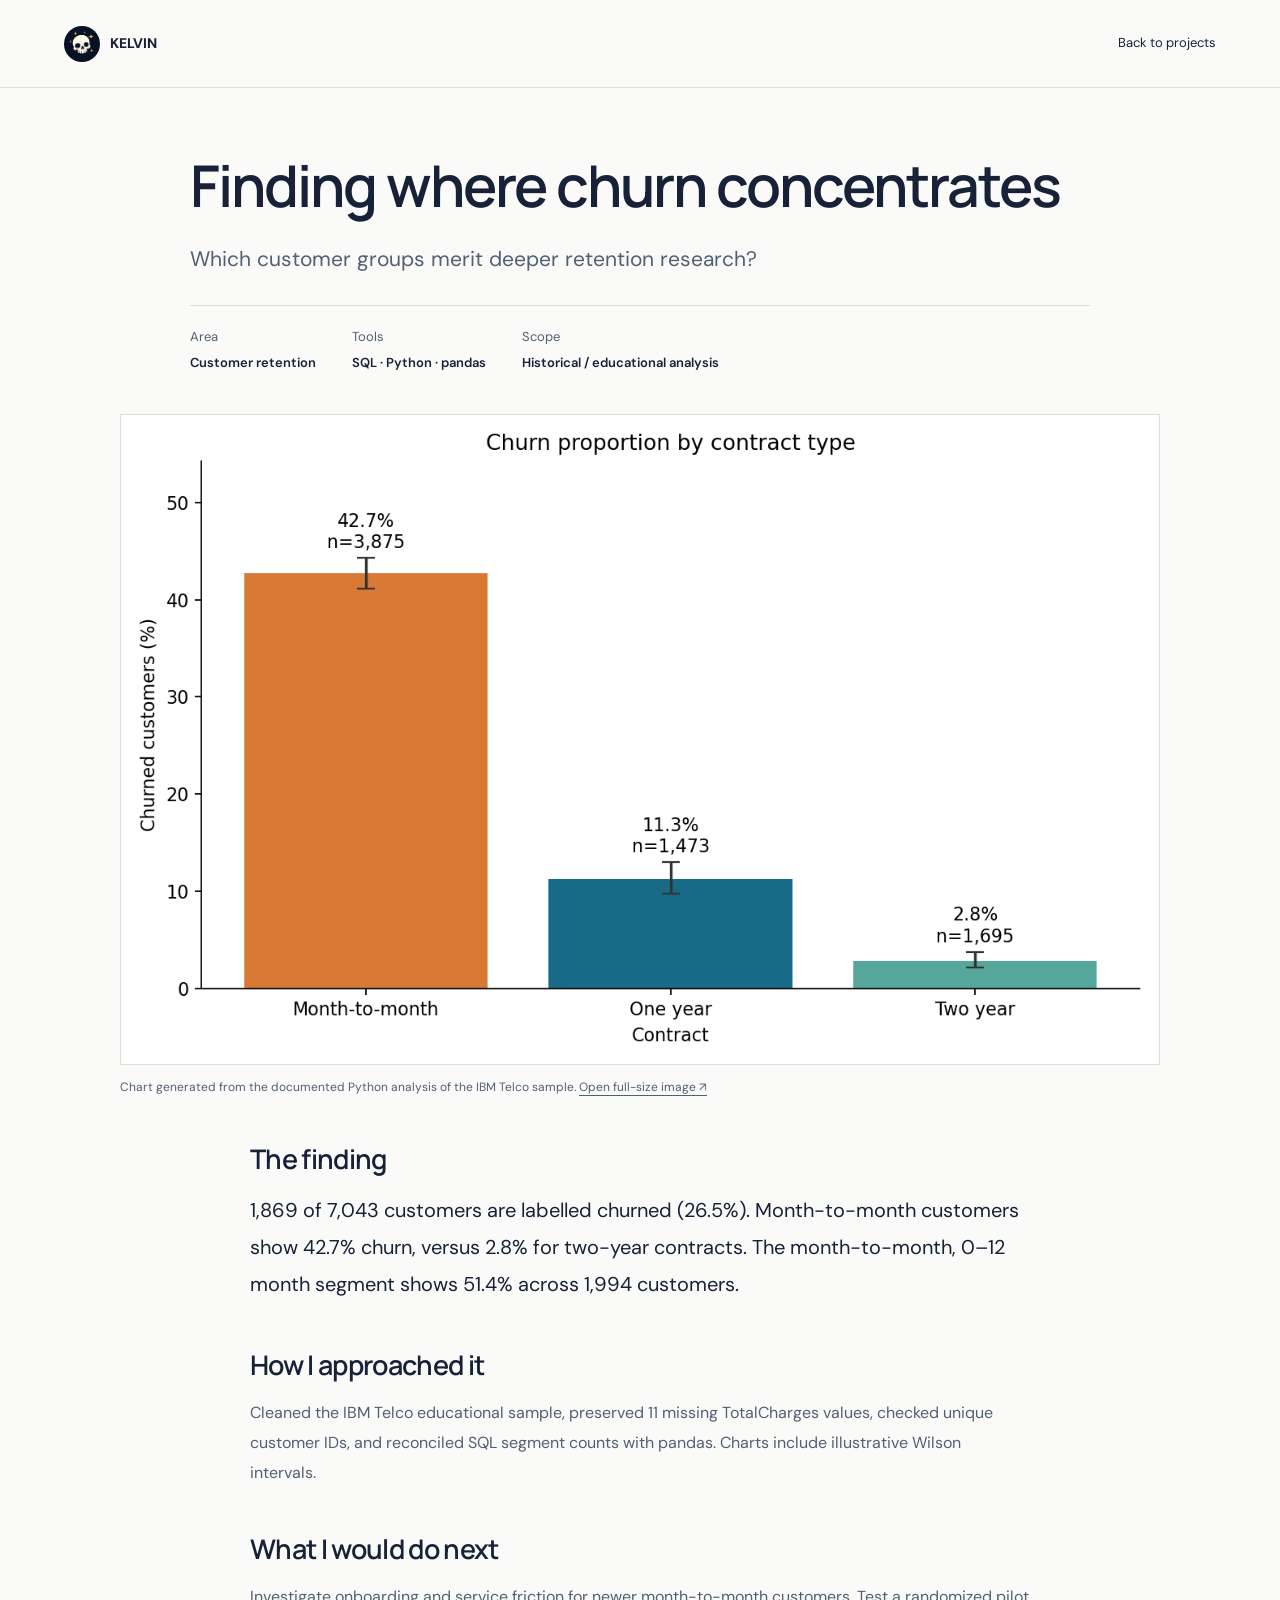
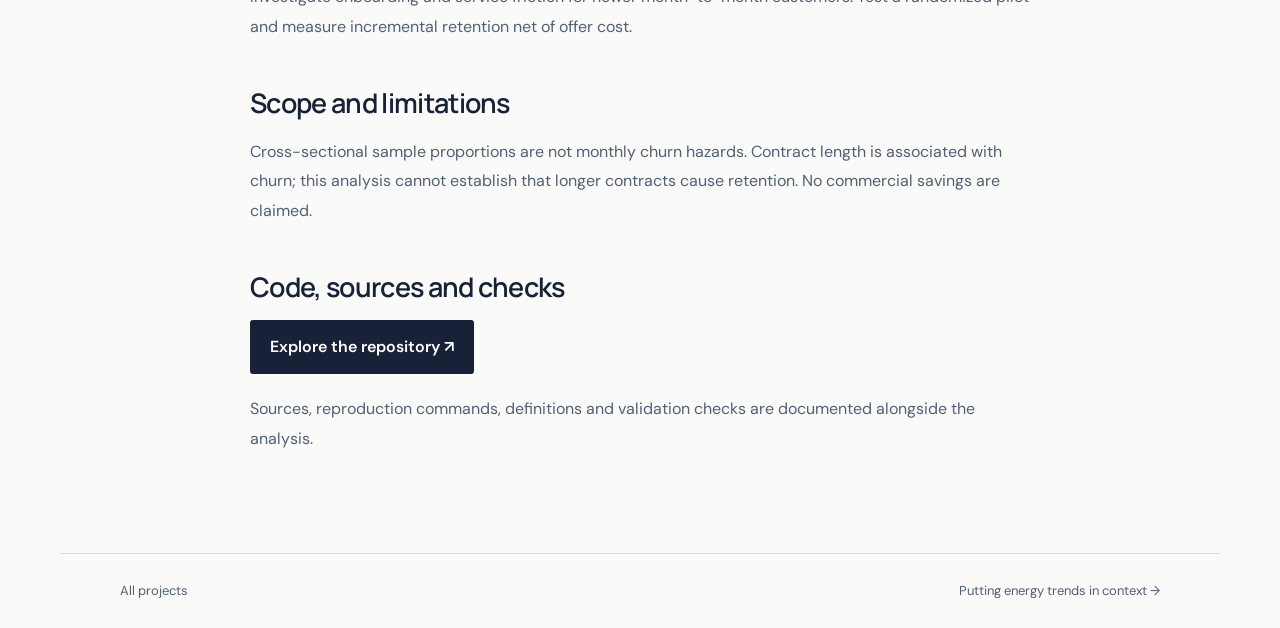
==== churn.html @ 3ee40c45 "Add full case studies, report preview and stronger personal sections" ====
<!doctype html><html lang="en-GB"><head><meta charset="utf-8"><meta name="viewport" content="width=device-width,initial-scale=1"><meta name="theme-color" content="#172238"><title>Finding where churn concentrates | Kelvin</title><link rel="stylesheet" href="style.css?v=20261022-case-studies"><link rel="stylesheet" href="theme.css?v=20261022-case-studies"><link rel="stylesheet" href="pinterest.css?v=20261022-case-studies"><link rel="stylesheet" href="case-study.css?v=20261022-case-studies"></head><body><a class="skip" href="#case-main">Skip to case study</a><header class="case-header"><a class="brand" href="index.html"><img src="assets/avatar.jpg" alt="" width="36" height="36">KELVIN</a><a href="index.html#work">Back to projects</a></header><main id="case-main" class="case-page"><div class="case-intro"><h1>Finding where churn concentrates</h1><p class="case-lead">Which customer groups merit deeper retention research?</p><dl class="case-meta"><div><dt>Area</dt><dd>Customer retention</dd></div><div><dt>Tools</dt><dd>SQL · Python · pandas</dd></div><div><dt>Scope</dt><dd>Historical / educational analysis</dd></div></dl></div><figure class="case-figure"><a href="assets/churn.png" target="_blank" rel="noopener" aria-label="Open full-size image: Customer churn by contract type, with uncertainty intervals"><img src="assets/churn.png" alt="Customer churn by contract type, with uncertainty intervals" loading="lazy"></a><figcaption>Chart generated from the documented Python analysis of the IBM Telco sample. <a href="assets/churn.png" target="_blank" rel="noopener">Open full-size image ↗</a></figcaption></figure><div class="case-body"><section><h2>The finding</h2><p class="case-result">1,869 of 7,043 customers are labelled churned (26.5%). Month-to-month customers show 42.7% churn, versus 2.8% for two-year contracts. The month-to-month, 0–12 month segment shows 51.4% across 1,994 customers.</p></section><section><h2>How I approached it</h2><p>Cleaned the IBM Telco educational sample, preserved 11 missing TotalCharges values, checked unique customer IDs, and reconciled SQL segment counts with pandas. Charts include illustrative Wilson intervals.</p></section><section><h2>What I would do next</h2><p>Investigate onboarding and service friction for newer month-to-month customers. Test a randomized pilot and measure incremental retention net of offer cost.</p></section><section><h2>Scope and limitations</h2><p>Cross-sectional sample proportions are not monthly churn hazards. Contract length is associated with churn; this analysis cannot establish that longer contracts cause retention. No commercial savings are claimed.</p></section><section><h2>Code, sources and checks</h2><p><a class="button" href="https://github.com/Kelv-Ojo/telco-churn-analysis" target="_blank" rel="noopener">Explore the repository ↗</a></p><p>Sources, reproduction commands, definitions and validation checks are documented alongside the analysis.</p></section></div></main><footer><a href="index.html#work">All projects</a><a href="energy.html">Putting energy trends in context →</a></footer></body></html>
---- style.css ----
:root{--paper:#f5f4ee;--ink:#202c2a;--muted:#5d6860;--line:#d7dad0;--green:#dce6b7;--accent:#a9bd68}*{box-sizing:border-box}html{scroll-behavior:smooth;scroll-padding-top:32px}body{margin:0;background:var(--paper);color:var(--ink);font-family:'DM Sans',sans-serif;font-size:16px;line-height:1.65}a{color:inherit;text-decoration:none}button{font:inherit;color:inherit;cursor:pointer}button:focus-visible,a:focus-visible{outline:3px solid #7c8f3d;outline-offset:5px}header{max-width:1380px;margin:auto;min-height:104px;display:flex;align-items:center;justify-content:space-between;padding:0 5%;border-bottom:1px solid var(--line);font-size:13px}nav{display:flex;gap:32px}.brand{display:flex;align-items:center;gap:10px;font-weight:800;letter-spacing:2px}.brand img{border-radius:50%}.brand span{color:#7a8f46}.hero,.section,footer{max-width:1380px;margin:auto;padding:80px 5%}.hero{display:grid;grid-template-columns:1.45fr 1fr;gap:60px;padding-top:86px;padding-bottom:24px}.eyebrow{font-size:11px;font-weight:700;letter-spacing:1.8px;color:var(--muted);margin:0 0 24px}h1,h2,h3{font-family:Manrope,sans-serif;line-height:1.12;letter-spacing:-2px}h1{font-size:clamp(46px,5.5vw,78px);margin:30px 0}h1 em{font-family:Georgia,serif;font-weight:400;color:#667b38}h2{font-size:43px;margin:0}h3{font-size:25px;letter-spacing:-.7px}.intro{max-width:530px;color:var(--muted);font-size:18px}.hero-links{display:flex;gap:28px;align-items:center;margin-top:35px;font-size:14px;font-weight:600}.button{display:inline-block;padding:15px 22px;background:var(--ink);color:white;border-radius:5px}.button:hover{background:#3f5147}.hero-panel{background:var(--ink);color:#f5f4ee;border-radius:10px;padding:28px 34px;transform:rotate(1deg);box-shadow:0 15px 0 -7px #dce1d2}.panel-top{display:flex;justify-content:space-between;font-size:9px;letter-spacing:1px;gap:12px}.hero-panel h2{font-size:26px;letter-spacing:-.5px;margin:28px 0 12px}.number{font-family:Manrope,sans-serif;font-size:80px;line-height:1;margin:15px 0;color:var(--green);letter-spacing:-5px}.number span{font-size:36px}.hero-panel>p:not(.number){font-size:12px;color:#c5cfc5}.bar-label{display:flex;justify-content:space-between;font-size:11px;margin-top:15px}.track{height:6px;background:#46534b;margin-top:7px;border-radius:2px}.track i{display:block;height:100%;background:var(--green);border-radius:2px}.hero-panel .panel-note{margin:23px 0}.hero-panel>a{border-top:1px solid #4b584e;padding-top:15px;display:block;font-size:12px}.hero-foot{grid-column:1/-1;display:flex;justify-content:space-between;border-top:1px solid var(--line);padding-top:26px;margin-top:27px;font-size:9px;letter-spacing:1.2px;color:var(--muted);gap:24px}.section-heading{display:flex;justify-content:space-between;align-items:flex-end;margin-bottom:35px}.section-heading>p{color:var(--muted);font-size:14px}.filters{display:flex;gap:8px;margin-bottom:25px}.filters button{background:none;border:1px solid var(--line);border-radius:30px;padding:9px 18px;font-size:12px}.filters button[aria-pressed=true]{background:var(--ink);color:white;border-color:var(--ink)}.filters span{opacity:.6;margin-left:6px}.project-grid{display:grid;grid-template-columns:1fr 1fr;gap:35px 28px}.project{border:1px solid var(--line);background:#fff;border-radius:8px;overflow:hidden;scroll-margin-top:30px}.project[hidden]{display:none}.chart{height:300px;background:#eeeee7;padding:22px;display:flex;align-items:center;justify-content:center}.chart img{width:100%;height:100%;object-fit:contain}.hotel-visual{height:300px;background:#dce6b7;padding:28px 34px;color:#293a2d}.hotel-visual .track{background:#bfcb9b}.hotel-visual i{background:#56693b}.kpis{display:flex;gap:40px;margin:25px 0 12px}.kpis strong{display:block;font-family:Manrope,sans-serif;font-size:35px;line-height:1.2;letter-spacing:-1px}.kpis span,.hotel-visual small{font-size:10px}.hotel-visual small{display:block;margin-top:12px}.project-body{padding:28px 30px}.project-body .eyebrow{font-size:9px;margin-bottom:12px}.project-body h3{margin:0 0 15px}.project-body>p:not(.eyebrow){font-size:14px;color:var(--muted);min-height:70px}.tags{font-size:10px;letter-spacing:.5px;color:var(--muted)}.tags span{display:inline-block;margin:0 14px;border-left:1px solid var(--line);border-right:1px solid var(--line);padding:0 14px}.project-actions{border-top:1px solid var(--line);margin-top:25px;padding-top:18px;display:flex;justify-content:space-between;font-size:12px;font-weight:700}.project-actions button{background:none;border:0;padding:0;font-size:12px;font-weight:700}.project-actions a{color:var(--muted)}.footnote{font-size:11px;color:var(--muted);margin-top:22px}.approach{background:#e9ece1;max-width:none}.approach>.section-heading,.steps{max-width:1242px;margin-left:auto;margin-right:auto}.steps{display:grid;grid-template-columns:repeat(4,1fr);gap:30px;padding-top:25px}.steps>div{border-top:1px solid #bdc5b3;padding-top:20px}.steps>div>span{font-size:12px;color:#75875b}.steps h3{font-size:19px;letter-spacing:-.4px;margin:20px 0 12px}.steps p{font-size:13px;color:var(--muted)}.about{display:grid;grid-template-columns:1fr 1fr;gap:70px}.about h2{font-size:37px}.about p{font-size:15px;color:var(--muted)}.about .about-lead{font-size:21px;color:var(--ink);margin-top:0}.skills{margin-top:30px}.skills>div{border-top:1px solid var(--line);padding:13px 0;display:flex;justify-content:space-between;gap:20px;font-size:12px}.skills span{color:var(--muted);text-align:right}.about .footnote{font-size:11px}.contact{border-top:1px solid var(--line);padding-top:65px;padding-bottom:85px}.contact h2{font-size:65px}.contact h2 span{color:#8b9c58;margin-left:30px}.contact>p:not(.eyebrow){color:var(--muted)}footer{padding-top:25px;padding-bottom:30px;border-top:1px solid var(--line);display:flex;justify-content:space-between;font-size:11px;color:var(--muted)}dialog{width:min(720px,92vw);max-height:86vh;border:0;border-radius:12px;padding:45px;background:var(--paper);color:var(--ink)}dialog::backdrop{background:#18231dd0;backdrop-filter:blur(5px)}dialog h2{font-size:34px;padding-right:15px;margin:15px 0 30px}dialog h3{font-size:17px;letter-spacing:0;margin-top:25px}dialog p{font-size:14px;color:var(--muted)}dialog .button{font-size:13px;margin-top:20px}.dialog-close{position:absolute;right:18px;top:15px;border:0;background:none;font-size:20px}.sr-only,.skip{position:absolute;width:1px;height:1px;overflow:hidden;clip:rect(0,0,0,0)}.skip:focus{width:auto;height:auto;clip:auto;z-index:5;background:white;padding:10px}a:hover{text-decoration:underline}.button:hover{text-decoration:none}@media(max-width:900px){.hero{gap:30px;grid-template-columns:1.1fr 1fr}h1{font-size:50px}.hero-panel{padding:25px}.hero-panel h2{font-size:22px}.chart{height:250px}.hotel-visual{height:250px;padding:22px}.kpis{margin:15px 0;gap:25px}.kpis strong{font-size:28px}.hotel-visual .bar-label{margin-top:9px}.section-heading h2{font-size:35px}.steps{grid-template-columns:1fr 1fr}.about{gap:35px}.skills>div{display:block}.skills span{display:block;text-align:left}}@media(max-width:650px){header{min-height:80px}nav{display:none}.hero{grid-template-columns:1fr;padding-top:45px;gap:40px}h1{font-size:51px}.intro{font-size:16px}.hero-panel{transform:none;max-width:450px;width:100%;justify-self:center}.hero-foot{display:block;line-height:2}.hero-foot span{display:block}.section{padding-top:55px;padding-bottom:55px}.section-heading{display:block}.section-heading>p{margin-top:22px}.project-grid,.about{grid-template-columns:1fr}.chart{height:240px}.hotel-visual{height:280px}.kpis{margin:25px 0}.project-body{padding:24px}.project-body>p:not(.eyebrow){min-height:0}.filters{gap:5px;flex-wrap:wrap}.filters button{padding:8px 13px}.steps{gap:20px}.steps h3{font-size:17px}.about h2{font-size:35px}.contact h2{font-size:45px}.contact h2 span{margin-left:5px}.hero-links{gap:20px;font-size:12px}.button{padding:13px 17px}footer{gap:20px;font-size:10px}dialog{padding:32px 25px}dialog h2{font-size:29px}}@media(prefers-reduced-motion:reduce){html{scroll-behavior:auto}}
---- theme.css ----
/* Portfolio identity: navy, ivory and gold; charts carry the project story. */
:root{--paper:#f3f0e8;--ink:#172238;--muted:#526074;--line:#d1d2cd;--green:#c9a967;--accent:#c9a967;--night:#111b30}
body{font-family:Arial,Helvetica,sans-serif;background:var(--paper);color:var(--ink);line-height:1.7}
h1,h2,h3{font-family:Arial,Helvetica,sans-serif;font-weight:600;letter-spacing:-.5px}
header{max-width:none;background:var(--night);color:#f3f0e8;padding:0 max(5%,calc((100% - 1160px)/2));min-height:76px;border-bottom:1px solid #364052;font-size:13px}
nav{gap:28px}.brand{font-size:14px;letter-spacing:.5px}.brand img{border:0;border-radius:50%}.brand span{color:var(--accent)}
.hero{display:block;max-width:none;padding:44px max(5%,calc((100% - 1160px)/2));background:var(--night);color:#f3f0e8}
.hero-copy{max-width:780px}.hero h1{font-size:clamp(34px,4.2vw,52px);line-height:1.1;letter-spacing:-1.5px;margin:0 0 12px}
.role{font-size:20px;margin:0 0 20px;color:#d7bc82}.intro{font-size:16px;line-height:1.8;max-width:690px;color:#c7ceda;margin:0}
.hero-links{gap:26px;margin-top:24px;font-size:13px;font-weight:400}.button{background:#c9a967;color:#111b30;border-radius:4px;padding:12px 20px;font-weight:600}.button:hover{background:#dfc38d}.button span{margin-left:20px}
.section,footer{max-width:1280px;padding:44px 60px}.section-heading{display:flex;align-items:baseline;justify-content:space-between;margin-bottom:20px}.section-heading h2,.about h2{font-size:29px;line-height:1.25;margin:0}.section-heading>p{font-size:14px;color:var(--muted)}
.filters{display:flex;gap:28px;flex-wrap:wrap;margin:0 0 28px;border-bottom:1px solid var(--line)}
.filters button{font-size:13px;border:0;border-bottom:2px solid transparent;border-radius:0;padding:12px 0;margin-bottom:-1px;min-height:44px;color:var(--muted);background:none}
.filters button[aria-pressed=true]{background:none;color:var(--ink);border-color:var(--ink)}.filters span{margin-left:4px}
.project-grid{display:grid;grid-template-columns:1fr 1fr;gap:36px}
.project{display:grid;grid-template-columns:180px minmax(0,1fr);grid-column:1/-1;gap:28px;align-items:center;background:none;border:0;border-bottom:1px solid var(--line);border-radius:0;padding:0 0 28px;overflow:visible}
.project[hidden]{display:none}
.project-featured{grid-template-columns:1.05fr 1fr;gap:40px;padding-bottom:36px}
.project-supporting{grid-column:auto;display:flex;flex-direction:column;align-items:stretch;gap:22px}
.chart{height:155px;padding:8px;background:#eeece5;border:1px solid #d9d9d1;display:flex;align-items:center;justify-content:center}
.chart img{object-fit:contain;width:100%;height:100%}
.project-supporting .chart{height:290px;padding:12px;background:#fff}
.hotel-visual{height:auto;min-height:150px;padding:16px;background:#e8e7df;color:var(--ink);border:1px solid #d9d9d1;display:flex;flex-direction:column;justify-content:center}
.project-featured .hotel-visual{min-height:360px;padding:28px 32px;background:#fff}
.panel-top,.hotel-visual .panel-top{font-size:11px;letter-spacing:0;line-height:1.5;text-transform:none;color:var(--muted)}
.report-title{font-size:20px;font-weight:600;line-height:1.35;margin:18px 0 0}
.kpis{display:flex;gap:28px;margin:20px 0 12px}.kpis strong{font-family:Arial,Helvetica,sans-serif;font-size:28px;line-height:1.2;font-weight:600;color:var(--ink);letter-spacing:-1px}.kpis span{font-size:11px}.hotel-visual small{font-size:10px;margin-top:16px;color:var(--muted)}
.bar-label{font-size:12px;margin-top:14px}.track{height:8px;border-radius:0}.hotel-visual .track{background:#e6e7e3}.hotel-visual i{background:#65798e;border-radius:0}
.project:not(.project-featured) .hotel-visual .panel-top{font-size:10px}.project:not(.project-featured) .hotel-visual .panel-top span:last-child{display:none}
.project:not(.project-featured) .kpis{display:block;margin:12px 0 0}.project:not(.project-featured) .kpis>div+div{margin-top:10px}.project:not(.project-featured) .kpis strong{font-size:21px;letter-spacing:-.4px}.project:not(.project-featured) .hotel-visual>p{display:none}
.project-body{padding:0}.project-category{font-size:13px;line-height:1.5;margin:0 0 10px;color:var(--muted);text-transform:capitalize}
.project-body h3{font-size:23px;line-height:1.3;margin:0 0 14px;letter-spacing:-.5px}
.project-featured .project-body h3{font-size:29px}
.project-body>p:not(.eyebrow){font-size:14px;line-height:1.75;color:var(--muted);min-height:0;max-width:72ch;margin:0 0 14px}
.project-body>.project-category{font-size:12px;margin-bottom:10px}
.project-body>.project-finding{color:var(--ink);border-left:2px solid #b39151;padding-left:14px}
.project-finding strong{display:block;font-size:12px;font-weight:600;margin-bottom:4px}
.tags{font-size:12px;letter-spacing:0;color:var(--muted)}.tags span{margin:0 8px;padding:0 8px}
.project-actions{border-color:var(--line);display:flex;align-items:center;gap:20px;font-size:13px;margin-top:18px;padding-top:10px}.project-actions button{font-size:13px;padding:6px 0;text-align:left}.project-actions a{font-weight:600;color:var(--ink);padding:6px 0}.project-actions>span{font-size:12px;color:var(--muted)}
.project-supporting .project-body{display:flex;flex-direction:column;flex:1}.project-supporting .project-actions{margin-top:auto}.project-supporting .tags{margin-bottom:18px}
.footnote,.about .footnote{font-size:12px;line-height:1.7;color:var(--muted);max-width:760px}
.approach{max-width:none;background:#e8e5dc;padding-left:max(5%,calc((100% - 1160px)/2));padding-right:max(5%,calc((100% - 1160px)/2))}
.steps{display:grid;grid-template-columns:repeat(4,1fr);gap:24px;padding-top:0}.steps>div{border-color:#b9bfbd;padding-top:10px}.steps>div>span{display:none}.steps h3{font-size:17px;font-weight:600;letter-spacing:0;line-height:1.4;margin:12px 0}.steps p{font-size:14px;color:var(--muted)}
.about{display:grid;grid-template-columns:1fr 2fr;gap:44px}.about p{font-size:14px;color:var(--muted)}.about .about-lead{font-size:18px;line-height:1.7;color:var(--ink)}
.skills>div{font-size:13px;border-color:var(--line);gap:24px}.skills span{color:var(--muted)}.contact{border-top:1px solid var(--line)}.contact h2{font-size:29px}.contact>p:not(.eyebrow){font-size:14px;color:var(--muted)}
footer{font-size:11px;border-color:var(--line);padding-top:22px;padding-bottom:22px}
dialog{background:var(--paper);color:var(--ink);border:1px solid var(--line);border-radius:6px;box-shadow:0 2px 8px #0002;padding:36px}
dialog::backdrop{background:#111b30bd;backdrop-filter:none}dialog h2{font-size:28px;letter-spacing:-.5px}dialog h3{font-size:14px;font-weight:600;letter-spacing:0}dialog p{font-size:14px;line-height:1.8}.dialog-close{color:var(--ink)}
a:focus-visible,button:focus-visible{outline:2px solid #9a7838;outline-offset:5px}.skip:focus{background:#c9a967;color:#111b30}
@media(max-width:960px){.section,footer{padding-left:5%;padding-right:5%}.project-featured{grid-template-columns:1fr 1fr;gap:28px}.project-featured .hotel-visual{padding:24px;min-height:350px}.project-featured .project-body h3{font-size:25px}.project-grid{gap:28px}.project-supporting .chart{height:240px}.steps{grid-template-columns:1fr 1fr}.about{grid-template-columns:1fr 1.7fr;gap:28px}}
@media(max-width:650px){header{min-height:64px;flex-wrap:wrap;gap:12px;padding:12px 5%}nav{display:flex;order:3;width:100%;gap:24px;font-size:12px}header>a:last-child{font-size:12px}.hero{padding:28px 5%}.hero h1{font-size:34px}.role{font-size:18px}.intro{font-size:15px}.hero-links{font-size:12px;gap:20px}.section{padding-top:28px;padding-bottom:28px}.section-heading{display:block}.section-heading h2,.about h2{font-size:26px}.section-heading>p{margin-top:8px}.filters{gap:24px}.project-grid{grid-template-columns:1fr;gap:28px}.project,.project-featured{grid-template-columns:1fr;gap:20px}.project-supporting{grid-column:1}.project-featured .hotel-visual{min-height:310px;padding:24px}.project-supporting .chart{height:250px}.project:not(.project-featured):not(.project-supporting){grid-template-columns:1fr}.project:not(.project-featured):not(.project-supporting)>.hotel-visual{display:none}.project:not(.project-featured):not(.project-supporting)>.chart{height:220px}.project-body h3,.project-featured .project-body h3{font-size:23px}.steps{grid-template-columns:1fr;gap:20px}.about{grid-template-columns:1fr;gap:20px}.skills>div{display:block}.skills span{display:block;text-align:left}.contact .hero-links{flex-wrap:wrap}.tags span{margin:0 6px;padding:0 6px}dialog{padding:28px 22px}dialog h2{font-size:25px}}
---- pinterest.css ----
/* Refinement of Kelvin's established ivory, navy and gold identity. */
@font-face{font-family:Manrope;src:url('assets/manrope.ttf') format('truetype');font-weight:200 800;font-display:swap}
@font-face{font-family:'DM Sans';src:url('assets/dmsans.ttf') format('truetype');font-weight:100 1000;font-display:swap}
:root{--paper:#fafaf8;--ink:#172238;--muted:#526074;--line:#deded9;--gold:#987334}
body{font-family:'DM Sans',sans-serif;background:var(--paper);-webkit-font-smoothing:antialiased}
h1,h2,h3,.kpis strong{font-family:Manrope,sans-serif;text-wrap:balance}
::selection{background:#e6d3ad;color:var(--ink)}a{text-underline-offset:5px}
button,a{-webkit-tap-highlight-color:transparent}button:focus-visible,a:focus-visible{outline:2px solid var(--gold);outline-offset:5px}
header{background:var(--paper);color:var(--ink);border-color:var(--line);min-height:88px}
header nav a,header>a:last-child{min-height:44px;display:inline-flex;align-items:center}.brand{letter-spacing:0}.brand span{color:var(--gold)}
.hero{display:grid;grid-template-columns:1.4fr 1fr;align-items:center;gap:48px;background:var(--paper);color:var(--ink);padding-top:72px;padding-bottom:72px;border-bottom:1px solid var(--line)}
.hero h1{font-size:clamp(40px,4.8vw,68px);line-height:1.08;letter-spacing:-.035em;max-width:720px}
.role{color:#806329;font-size:20px;margin:20px 0 22px}.intro{color:var(--muted);max-width:55ch;font-size:17px;line-height:1.8}
.signature-art{color:var(--ink);max-width:380px;width:100%;justify-self:end}.signature-art svg{display:block;width:100%;height:auto}

.button{background:var(--ink);color:#fff;border-radius:3px;min-height:48px;display:inline-flex;align-items:center;justify-content:center;transition:background .18s}
.button:hover{background:#32425b}.hero-links{gap:28px;margin-top:30px;font-size:14px}.hero-links>a:not(.button){min-height:44px;display:inline-flex;align-items:center}
.section{padding-top:72px;padding-bottom:72px}.section-heading{margin-bottom:28px;gap:24px}.section-heading h2,.about h2{font-size:32px;letter-spacing:-.025em}.section-heading>p{margin:0;color:var(--muted)}
.filters{gap:30px;margin-bottom:36px}.filters button{font-size:14px;min-height:48px;padding:12px 0}.filters button:hover{color:var(--ink)}.filters span{font-size:12px;font-variant-numeric:tabular-nums;margin-left:6px}
.project-grid{gap:52px 36px}.project,.project-supporting{grid-column:auto;display:flex;flex-direction:column;align-items:stretch;gap:24px;border-bottom:1px solid var(--line);padding-bottom:28px}
.project-featured{grid-column:1/-1;display:grid;grid-template-columns:1.08fr 1fr;align-items:center;gap:48px;padding-bottom:48px}
.project-featured .hotel-visual{min-height:380px;padding:32px;background:var(--ink);color:var(--paper);border:0}
.project-featured .panel-top,.project-featured .hotel-visual small{color:#c9d0db}.project-featured .report-title{font-size:22px;margin-top:24px}
.project-featured .kpis{margin:24px 0 18px;gap:34px}.project-featured .kpis strong{font-size:36px;color:#ead4a7}.project-featured .kpis span{font-size:12px}
.project-featured .hotel-visual .track{background:#354359}.project-featured .hotel-visual i{background:#c9a967}.project-featured .bar-label{font-size:13px}.project-featured .hotel-visual small{font-size:11px;margin-top:20px}
.project .chart,.project-supporting .chart{height:auto;aspect-ratio:1.65;background:#fff;padding:18px 16px 36px;border:1px solid var(--line);position:relative;cursor:zoom-in}
.project .chart img{display:block;width:100%;height:100%;object-fit:contain}
.chart::after{content:'Enlarge preview ↗';position:absolute;bottom:9px;right:14px;color:var(--muted);font-size:11px;text-decoration:underline;text-underline-offset:3px}
.chart:hover{border-color:var(--gold)}.chart:focus-visible{outline:2px solid var(--gold);outline-offset:4px}
.project-body{display:flex;flex-direction:column;flex:1}.project-body h3{font-size:25px;line-height:1.3;letter-spacing:-.025em}.project-featured .project-body h3{font-size:32px}
.project-body>.project-category{text-transform:none;color:#806329;font-size:13px}.project-body>p:not(.eyebrow){font-size:15px;line-height:1.8}
.project-body>.project-finding{border:0;padding:0;color:var(--ink)}.project-finding strong{font-size:12px;margin-bottom:6px}
.tags{font-size:12px;margin-bottom:22px}.project-actions{margin-top:auto;padding-top:12px;align-items:center;gap:20px}
.project-actions a,.project-actions button{font-size:14px;min-height:44px;display:inline-flex;align-items:center}.project-actions button:hover,.project-actions a:hover{text-decoration:underline;text-underline-offset:5px}
.report-preview{width:100%;min-height:308px;background:#fff;border:1px solid var(--line);padding:26px;color:var(--ink);display:flex;flex-direction:column}
.preview-title{font-size:17px;font-weight:700;margin:0 0 22px}.preview-stat{display:flex;align-items:baseline;gap:14px}
.preview-stat strong{font:600 40px Manrope,sans-serif;letter-spacing:-.03em}.preview-stat span{font-size:12px;max-width:15ch}
.quality-bar{display:flex;height:20px;margin:24px 0 8px}.quality-bar span:first-child{background:#65798e}.quality-bar span:last-child{background:#c9a967}
.report-preview>p:not(.preview-title){font-size:12px}.missing-label{float:right}.preview-note{color:var(--muted);font-size:12px;border-top:1px solid var(--line);padding-top:12px;margin-top:auto}
.workflow-preview{margin:0 0 22px;padding-left:22px;font-size:14px}.workflow-preview li{padding:6px 0}
.report-preview table{width:100%;border-collapse:collapse;text-align:left;font-size:12px;font-variant-numeric:tabular-nums}
.report-preview th,.report-preview td{border-bottom:1px solid var(--line);padding:9px 4px}.report-preview th{font-weight:600}
.report-preview th:not(:first-child),.report-preview td:not(:first-child){text-align:right}.report-preview table+.preview-note{margin-top:18px}
.approach{background:#f0f0eb}.steps{gap:32px}.steps h3{font-size:18px}.steps p{font-size:14px;line-height:1.8}
.about{grid-template-columns:1fr 2fr}.about .about-lead{font-size:22px;line-height:1.65}.about p{font-size:15px}.skills>div{padding:16px 0}
.contact{display:grid;grid-template-columns:1fr 2fr;gap:0 44px}.contact h2{font-size:32px}.contact>p{margin:0;max-width:55ch}.contact .hero-links{grid-column:2;margin-top:24px}
footer{padding-top:26px;padding-bottom:26px}
dialog{border-radius:4px;padding:44px;width:min(760px,92vw);scrollbar-color:#b0b6bf var(--paper)}dialog h2{font-size:32px;line-height:1.2}dialog h3{margin-bottom:8px}dialog p{font-size:15px}
.dialog-close{width:44px;height:44px;top:8px;right:8px;border-radius:2px}.dialog-close:hover{background:#e9e7e0}
#case-dialog.chart-dialog{width:92vw;max-width:1160px}#case-dialog.chart-dialog img{display:block;width:100%;max-height:65vh;object-fit:contain;background:white}
@keyframes star-orbit{to{transform:rotate(360deg)}}
@media(prefers-reduced-motion:no-preference){.signature-art svg>circle:last-child{stroke:var(--gold);stroke-width:1.5;stroke-dasharray:2 8 2 8 42 8;transform-origin:200px 160px;animation:star-orbit 24s linear infinite}.signature-art.is-paused svg>circle:last-child{animation-play-state:paused}}
@media(max-width:960px){.hero{gap:28px;padding-top:56px;padding-bottom:56px}.hero h1{font-size:48px}.project-featured{gap:28px}.project-featured .hotel-visual{padding:24px}.project-featured .kpis{gap:22px}.project-featured .kpis strong{font-size:30px}.project-featured .project-body h3{font-size:27px}.project-grid{gap:40px 26px}.report-preview{padding:22px}}
@media(max-width:650px){header{min-height:80px;padding-top:14px;padding-bottom:10px}header nav{justify-content:space-between;gap:16px}header nav a{min-height:40px}.hero{grid-template-columns:1fr;gap:28px;padding-top:42px;padding-bottom:36px}.hero h1{font-size:clamp(35px,9.7vw,52px);letter-spacing:-.035em}.role{font-size:18px;margin:16px 0}.intro{font-size:16px}.hero-links{gap:20px;font-size:12px}.signature-art{width:200px;justify-self:center}.motion-toggle{font-size:11px}.section{padding-top:44px;padding-bottom:44px}.section-heading{display:block;margin-bottom:18px}.section-heading h2,.about h2{font-size:28px}.section-heading>p{margin-top:8px;font-size:13px}.filters{gap:22px;margin-bottom:28px}.filters button{font-size:13px}.project-grid{grid-template-columns:1fr;gap:36px}.project-featured{display:flex;gap:26px;padding-bottom:30px}.project-featured .hotel-visual{width:100%;min-height:340px;padding:26px}.project-featured .kpis{gap:26px}.project-featured .kpis strong{font-size:32px}.project-body h3,.project-featured .project-body h3{font-size:25px}.project .chart,.project-supporting .chart,.project:not(.project-featured):not(.project-supporting)>.chart{height:auto;aspect-ratio:1.4;padding:12px 10px 34px}.report-preview{min-height:290px;padding:22px}.steps{grid-template-columns:1fr 1fr;gap:22px}.steps h3{font-size:16px}.steps p{font-size:13px}.about{grid-template-columns:1fr;gap:22px}.about .about-lead{font-size:20px}.contact{display:block}.contact>p{margin-top:16px}.contact .hero-links{margin-top:22px}.skills>div{display:block}.skills span{display:block;text-align:left}dialog{padding:36px 22px}dialog h2{font-size:25px}dialog p{font-size:14px}}
@media(max-width:360px){.filters{gap:17px}.steps{grid-template-columns:1fr}.hero-links{gap:14px}.project-featured .hotel-visual{padding:20px}.project-featured .kpis strong{font-size:28px}}
@media(prefers-reduced-motion:reduce){html{scroll-behavior:auto}*,*::before,*::after{animation:none!important;transition:none!important}.motion-toggle{display:none}}

/* Recognisable tools, with names available independently of their logos. */
.tools{border-top:1px solid var(--line);padding-top:44px;padding-bottom:52px}
.tools .section-heading{margin-bottom:30px}
.tool-list{list-style:none;margin:0;padding:0;display:grid;grid-template-columns:repeat(8,minmax(0,1fr));gap:24px}
.tool-list li{display:flex;flex-direction:column;align-items:center;gap:14px;font-size:13px;color:var(--ink)}
.tool-list svg{width:36px;height:36px;display:block;overflow:visible}
@media(max-width:800px){.tool-list{grid-template-columns:repeat(4,minmax(0,1fr));gap:30px 20px}}
@media(max-width:650px){.tools{padding-top:36px;padding-bottom:40px}.tools .section-heading{margin-bottom:28px}.tool-list{gap:28px 12px}.tool-list li{font-size:12px;gap:12px}.tool-list svg{width:30px;height:30px}}

/* The artwork is the control; pointer response stays inside its own space. */
button.signature-art{display:block;border:0;padding:0;background:none;color:var(--ink);cursor:pointer;touch-action:manipulation}
.signature-art svg{transform:translate(var(--star-x,0px),var(--star-y,0px)) rotate(var(--star-tilt,0deg));transition:transform .3s ease-out}
.motion-hint{display:block;margin-top:12px;font-size:11px;line-height:1.5;color:var(--muted);text-align:center}
.signature-art:hover .motion-hint{text-decoration:underline;text-underline-offset:4px}
@keyframes star-breathe{0%,100%{transform:scale(.97);opacity:.75}50%{transform:scale(1.045);opacity:1}}
@media(prefers-reduced-motion:no-preference){.signature-art svg>circle:last-child{animation-duration:12s;stroke-width:1.8}.signature-art svg>path{transform-origin:200px 160px;animation:star-breathe 4s ease-in-out infinite}.signature-art.is-paused svg>path{animation-play-state:paused}}
@media(prefers-reduced-motion:reduce){.signature-art svg{transform:none}.motion-hint{display:none}}

/* Genuine report preview and a more personal closing. */
.featured-artifact{grid-column:1/-1;margin:0;width:100%;align-self:stretch}
.project .featured-artifact .chart{aspect-ratio:2.6;height:auto;padding:16px 16px 36px}
.featured-artifact figcaption{font-size:12px;line-height:1.7;color:var(--muted);margin-top:10px}
.about-identity img{display:block;border-radius:50%;margin-bottom:22px}
.contact h2{font-size:clamp(32px,3vw,42px);letter-spacing:-.03em}
@media(max-width:650px){.project .featured-artifact .chart{aspect-ratio:1.8;padding:10px 10px 32px}.featured-artifact figcaption{font-size:11px}.about-identity{display:flex;align-items:center;gap:18px}.about-identity img{width:60px;height:60px;margin:0}.contact .hero-links{gap:16px}}
---- case-study.css ----
.case-header{max-width:none}.case-page{max-width:1160px;margin:auto;padding:64px 60px 80px}
.case-intro{max-width:900px;margin:0 auto 36px}.case-intro h1{font-size:clamp(34px,4.5vw,58px);line-height:1.15;letter-spacing:-.035em;margin:0 0 24px}
.case-lead{font-size:21px;line-height:1.65;max-width:65ch;color:var(--muted)}
.case-meta{display:flex;gap:36px;flex-wrap:wrap;margin:28px 0 0;padding-top:20px;border-top:1px solid var(--line);font-size:13px}
.case-meta div{display:block}.case-meta dt{color:var(--muted);margin-bottom:4px}.case-meta dd{margin:0;font-weight:600}
.case-figure{margin:40px 0}.case-figure img{display:block;width:100%;height:auto;border:1px solid var(--line);background:#fff}
.case-figure>a{display:block;cursor:zoom-in}.case-figure figcaption{font-size:12px;line-height:1.7;color:var(--muted);margin-top:12px}
.case-figure figcaption a{white-space:nowrap}.case-body{max-width:780px;margin:40px auto 0}
.case-body h2{font-size:27px;line-height:1.3;letter-spacing:-.025em;margin:44px 0 16px}
.case-body h3{font-size:20px;line-height:1.4;letter-spacing:-.02em;margin:30px 0 12px}
.case-body p,.case-body li{font-size:16px;line-height:1.85;color:var(--muted)}
.case-body p{margin:0 0 20px}.case-body ul{padding-left:22px}.case-body li{padding-left:5px;margin-bottom:8px}
.case-body a:not(.button),.case-figure figcaption a{text-decoration:underline;text-underline-offset:4px}
.case-result{font-size:20px!important;color:var(--ink)!important}
.case-body .scope{border:0;padding:0;background:none}.case-body code{font-size:.85em;overflow-wrap:anywhere}
.artifact-history{border-top:1px solid var(--line);border-bottom:1px solid var(--line);padding:18px 0;margin-top:28px}
.artifact-history summary{cursor:pointer;font-weight:600;min-height:30px}.artifact-history[open] summary{margin-bottom:18px}
.table-scroll{overflow-x:auto}table{width:100%;border-collapse:collapse;font-size:14px;font-variant-numeric:tabular-nums}
th,td{text-align:left;padding:12px 10px;border-bottom:1px solid var(--line)}th{font-weight:600}td{color:var(--muted)}
.case-page+footer{max-width:1160px;gap:24px}.case-page+footer a{font-size:13px;max-width:45%}
@media(max-width:650px){.case-page{padding:36px 5% 48px}.case-intro{margin-bottom:26px}.case-intro h1{font-size:34px}.case-lead{font-size:18px}.case-meta{gap:18px 28px;font-size:12px}.case-figure{margin:28px 0}.case-body{margin-top:28px}.case-body h2{font-size:24px;margin-top:34px}.case-body p,.case-body li{font-size:15px}.case-result{font-size:18px!important}th,td{font-size:12px;padding:10px 7px}.case-page+footer{padding-left:5%;padding-right:5%}}
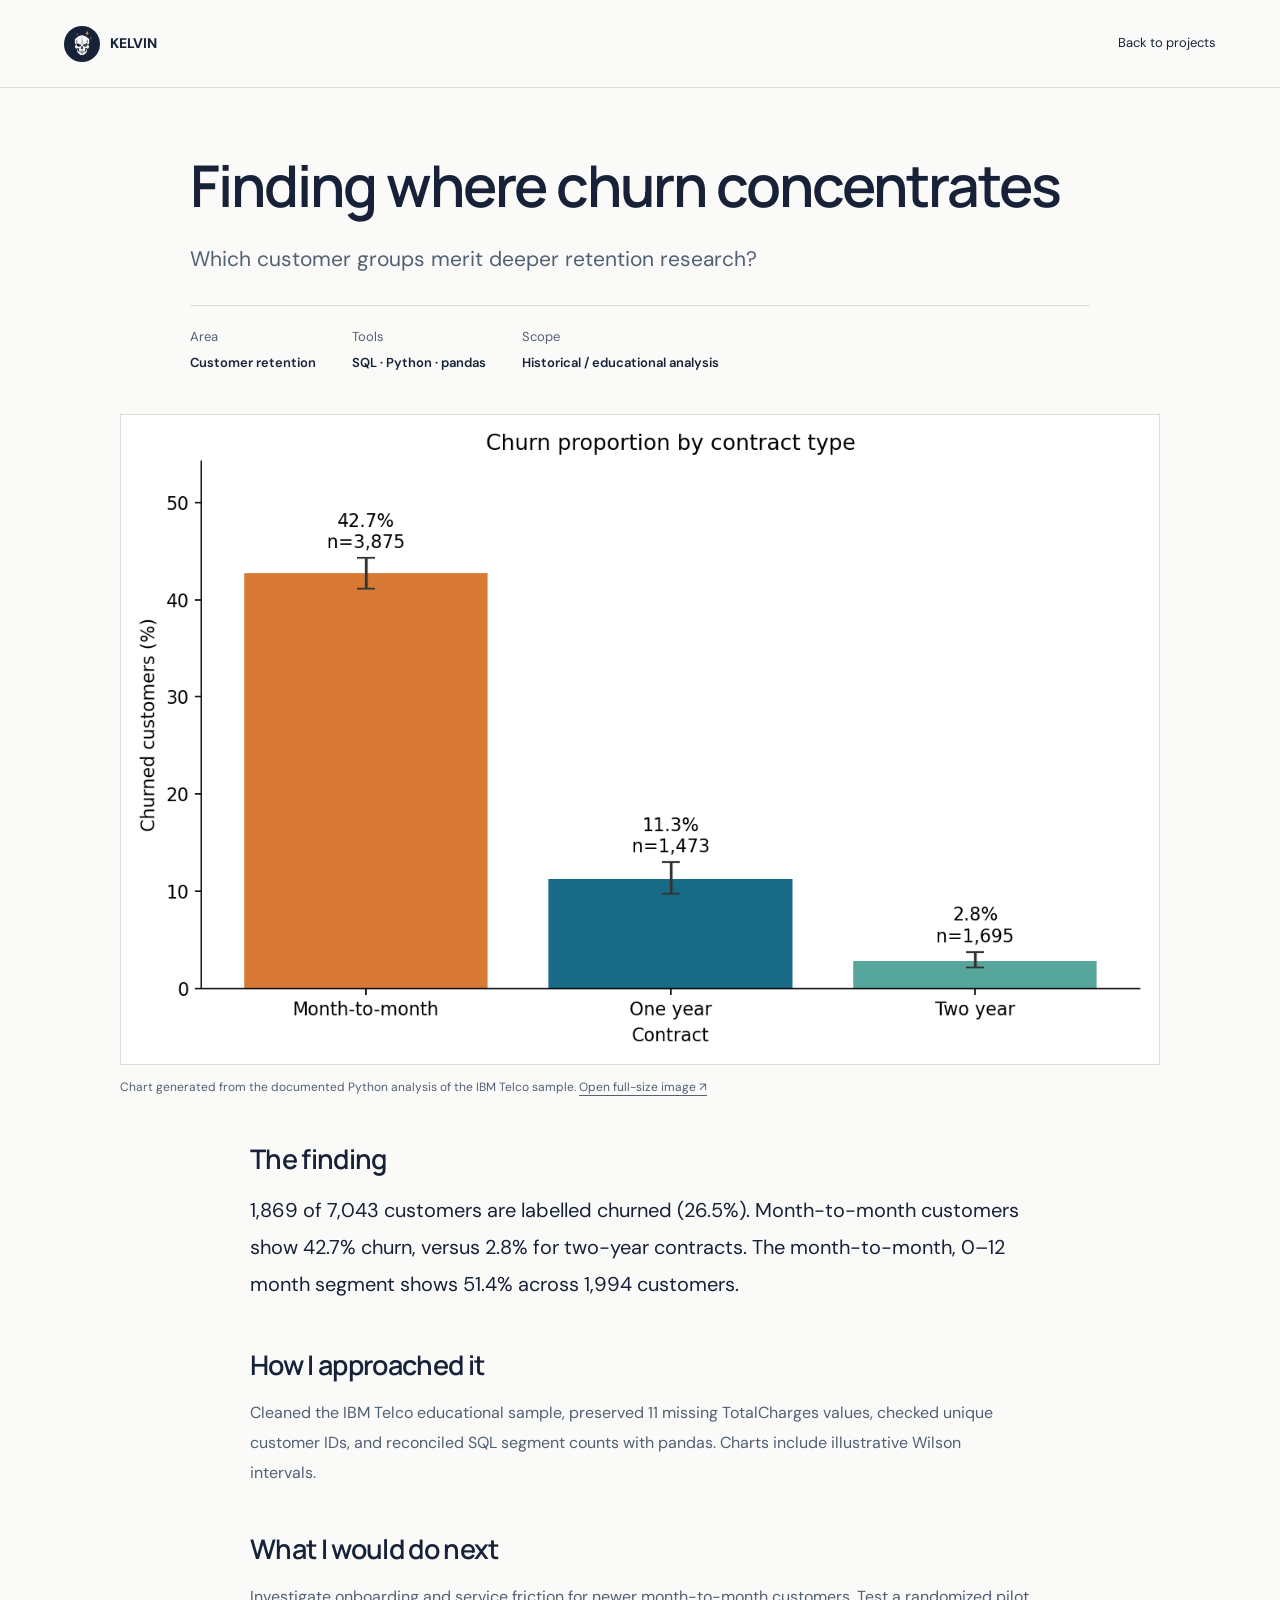
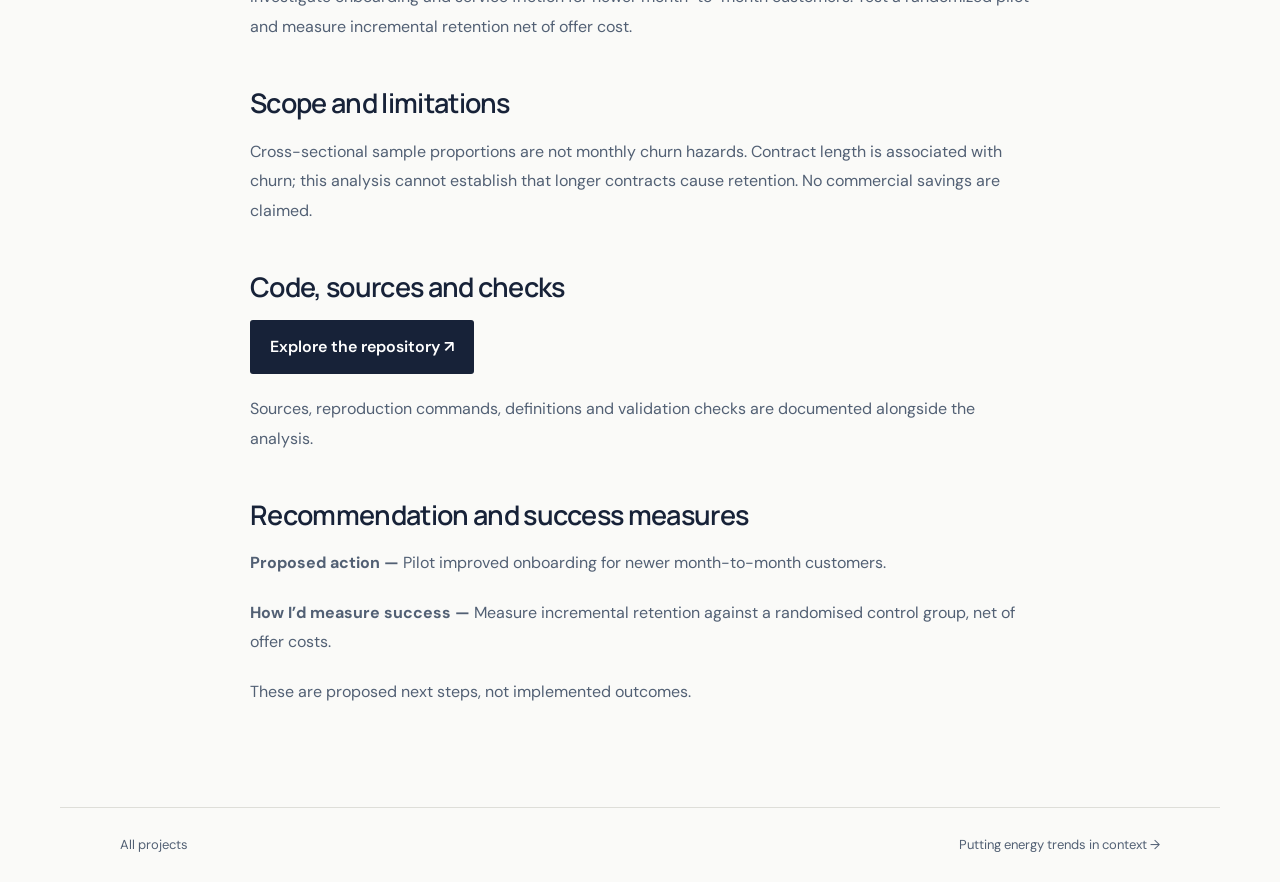
==== commit e0cb6579: "Focus portfolio on flagship projects, clear recommendations and verified Cisco credential" ====
--- a/churn.html
+++ b/churn.html
@@ -1 +1,2 @@
-<!doctype html><html lang="en-GB"><head><meta charset="utf-8"><meta name="viewport" content="width=device-width,initial-scale=1"><meta name="theme-color" content="#172238"><title>Finding where churn concentrates | Kelvin</title><link rel="stylesheet" href="style.css?v=20261022-case-studies"><link rel="stylesheet" href="theme.css?v=20261022-case-studies"><link rel="stylesheet" href="pinterest.css?v=20261022-case-studies"><link rel="stylesheet" href="case-study.css?v=20261022-case-studies"></head><body><a class="skip" href="#case-main">Skip to case study</a><header class="case-header"><a class="brand" href="index.html"><img src="assets/avatar.jpg" alt="" width="36" height="36">KELVIN</a><a href="index.html#work">Back to projects</a></header><main id="case-main" class="case-page"><div class="case-intro"><h1>Finding where churn concentrates</h1><p class="case-lead">Which customer groups merit deeper retention research?</p><dl class="case-meta"><div><dt>Area</dt><dd>Customer retention</dd></div><div><dt>Tools</dt><dd>SQL · Python · pandas</dd></div><div><dt>Scope</dt><dd>Historical / educational analysis</dd></div></dl></div><figure class="case-figure"><a href="assets/churn.png" target="_blank" rel="noopener" aria-label="Open full-size image: Customer churn by contract type, with uncertainty intervals"><img src="assets/churn.png" alt="Customer churn by contract type, with uncertainty intervals" loading="lazy"></a><figcaption>Chart generated from the documented Python analysis of the IBM Telco sample. <a href="assets/churn.png" target="_blank" rel="noopener">Open full-size image ↗</a></figcaption></figure><div class="case-body"><section><h2>The finding</h2><p class="case-result">1,869 of 7,043 customers are labelled churned (26.5%). Month-to-month customers show 42.7% churn, versus 2.8% for two-year contracts. The month-to-month, 0–12 month segment shows 51.4% across 1,994 customers.</p></section><section><h2>How I approached it</h2><p>Cleaned the IBM Telco educational sample, preserved 11 missing TotalCharges values, checked unique customer IDs, and reconciled SQL segment counts with pandas. Charts include illustrative Wilson intervals.</p></section><section><h2>What I would do next</h2><p>Investigate onboarding and service friction for newer month-to-month customers. Test a randomized pilot and measure incremental retention net of offer cost.</p></section><section><h2>Scope and limitations</h2><p>Cross-sectional sample proportions are not monthly churn hazards. Contract length is associated with churn; this analysis cannot establish that longer contracts cause retention. No commercial savings are claimed.</p></section><section><h2>Code, sources and checks</h2><p><a class="button" href="https://github.com/Kelv-Ojo/telco-churn-analysis" target="_blank" rel="noopener">Explore the repository ↗</a></p><p>Sources, reproduction commands, definitions and validation checks are documented alongside the analysis.</p></section></div></main><footer><a href="index.html#work">All projects</a><a href="energy.html">Putting energy trends in context →</a></footer></body></html>+<!DOCTYPE html>
+<html lang="en-GB"><head><meta charset="utf-8"/><meta content="width=device-width,initial-scale=1" name="viewport"/><meta content="#172238" name="theme-color"/><title>Finding where churn concentrates | Kelvin</title><link href="style.css?v=20261022-case-studies" rel="stylesheet"/><link href="theme.css?v=20261022-case-studies" rel="stylesheet"/><link href="pinterest.css?v=20261022-case-studies" rel="stylesheet"/><link href="case-study.css?v=20261022-case-studies" rel="stylesheet"/></head><body><a class="skip" href="#case-main">Skip to case study</a><header class="case-header"><a class="brand" href="index.html"><img alt="" height="36" src="assets/avatar.jpg" width="36"/>KELVIN</a><a href="index.html#work">Back to projects</a></header><main class="case-page" id="case-main"><div class="case-intro"><h1>Finding where churn concentrates</h1><p class="case-lead">Which customer groups merit deeper retention research?</p><dl class="case-meta"><div><dt>Area</dt><dd>Customer retention</dd></div><div><dt>Tools</dt><dd>SQL · Python · pandas</dd></div><div><dt>Scope</dt><dd>Historical / educational analysis</dd></div></dl></div><figure class="case-figure"><a aria-label="Open full-size image: Customer churn by contract type, with uncertainty intervals" href="assets/churn.png" rel="noopener" target="_blank"><img alt="Customer churn by contract type, with uncertainty intervals" loading="lazy" src="assets/churn.png"/></a><figcaption>Chart generated from the documented Python analysis of the IBM Telco sample. <a href="assets/churn.png" rel="noopener" target="_blank">Open full-size image ↗</a></figcaption></figure><div class="case-body"><section><h2>The finding</h2><p class="case-result">1,869 of 7,043 customers are labelled churned (26.5%). Month-to-month customers show 42.7% churn, versus 2.8% for two-year contracts. The month-to-month, 0–12 month segment shows 51.4% across 1,994 customers.</p></section><section><h2>How I approached it</h2><p>Cleaned the IBM Telco educational sample, preserved 11 missing TotalCharges values, checked unique customer IDs, and reconciled SQL segment counts with pandas. Charts include illustrative Wilson intervals.</p></section><section><h2>What I would do next</h2><p>Investigate onboarding and service friction for newer month-to-month customers. Test a randomized pilot and measure incremental retention net of offer cost.</p></section><section><h2>Scope and limitations</h2><p>Cross-sectional sample proportions are not monthly churn hazards. Contract length is associated with churn; this analysis cannot establish that longer contracts cause retention. No commercial savings are claimed.</p></section><section><h2>Code, sources and checks</h2><p><a class="button" href="https://github.com/Kelv-Ojo/telco-churn-analysis" rel="noopener" target="_blank">Explore the repository ↗</a></p><p>Sources, reproduction commands, definitions and validation checks are documented alongside the analysis.</p></section><section class="proposed-action"><h2>Recommendation and success measures</h2><p><strong>Proposed action — </strong>Pilot improved onboarding for newer month-to-month customers.</p><p><strong>How I’d measure success — </strong>Measure incremental retention against a randomised control group, net of offer costs.</p><p>These are proposed next steps, not implemented outcomes.</p></section></div></main><footer><a href="index.html#work">All projects</a><a href="energy.html">Putting energy trends in context →</a></footer></body></html>
--- a/pinterest.css
+++ b/pinterest.css
@@ -80,3 +80,133 @@
 .about-identity img{display:block;border-radius:50%;margin-bottom:22px}
 .contact h2{font-size:clamp(32px,3vw,42px);letter-spacing:-.03em}
 @media(max-width:650px){.project .featured-artifact .chart{aspect-ratio:1.8;padding:10px 10px 32px}.featured-artifact figcaption{font-size:11px}.about-identity{display:flex;align-items:center;gap:18px}.about-identity img{width:60px;height:60px;margin:0}.contact .hero-links{gap:16px}}
+
+/* Responsive navigation and consistent motion. */
+.menu-toggle{display:none}
+#mobile-menu{position:fixed;inset:0 0 0 auto;margin:0;width:min(88vw,360px);max-width:none;height:100dvh;max-height:none;padding:24px;border:0;border-left:1px solid var(--line);border-radius:0;background:var(--paper);overflow-y:auto}
+#mobile-menu::backdrop{background:#17223866}
+.drawer-top{display:flex;align-items:center;justify-content:space-between;font-weight:700}
+.menu-close{background:none;border:0;width:44px;height:44px;font-size:23px}
+#mobile-menu nav{display:flex;flex-direction:column;gap:0;width:auto;margin-top:40px}
+#mobile-menu nav a{font:500 23px Manrope,sans-serif;padding:18px 0;border-bottom:1px solid var(--line)}
+body.menu-open{overflow:hidden}
+.button{transition:transform 180ms cubic-bezier(.23,1,.32,1),background 180ms ease;transform-origin:center}
+.button:active{transform:scale(.98)}
+@media(hover:hover) and (pointer:fine){.button:hover{transform:scale(1.05)}}
+.project-body,.hero-copy,.project,.study-item{min-width:0}
+.in-progress{border-top:1px solid var(--line)}
+.progress-grid{display:grid;grid-template-columns:repeat(3,minmax(0,1fr));gap:36px}
+.study-item{padding:24px 0;border-top:1px solid var(--line)}
+.study-brand{display:flex;align-items:center;gap:12px;height:44px;font-size:17px;font-weight:600}
+.study-brand svg{width:36px;height:36px}
+.study-brand.netcom-wordmark{color:#335275;font-size:19px}
+.study-item h3{font-size:22px;line-height:1.4;letter-spacing:-.025em;margin:24px 0 8px}
+.study-status{font-size:12px!important;color:#806329!important;margin:0 0 16px;font-weight:600}
+.study-item p{font-size:14px;line-height:1.8;color:var(--muted)}
+.study-item>a{display:inline-flex;align-items:center;min-height:44px;font-size:14px;text-decoration:underline}
+@keyframes star-flow{0%,100%{transform:rotate(-5deg) scale(.96);opacity:.7}50%{transform:rotate(5deg) scale(1.045);opacity:1}}
+@media(prefers-reduced-motion:no-preference){
+ .signature-art svg>path{animation:star-flow 8s cubic-bezier(.45,0,.55,1) infinite}
+ .signature-art svg>circle:nth-last-child(2){stroke-dasharray:2 6;transform-origin:200px 160px;animation:star-orbit 28s linear infinite reverse}
+ .signature-art.is-paused svg>*{animation-play-state:paused}
+}
+@media(max-width:1000px){.progress-grid{gap:24px}}
+@media(max-width:768px){
+ header{min-height:72px;padding:12px 5%;flex-wrap:nowrap;gap:16px}
+ header .desktop-nav,header .desktop-contact{display:none}
+ .menu-toggle{display:flex;align-items:center;gap:10px;min-height:44px;background:none;border:0;padding:6px 0;font-size:13px}
+ .hero{grid-template-columns:minmax(0,1fr);gap:24px;padding:40px 5% 36px}
+ .hero-copy{max-width:100%}
+ .hero h1{font-size:clamp(32px,6.2vw,47.6px);line-height:1.12;max-width:100%;margin:0 0 12px;overflow-wrap:normal}
+ .role{font-size:18px;margin:16px 0}
+ .intro{font-size:16px;line-height:1.75}
+ .hero-links{flex-wrap:wrap;gap:12px 22px;font-size:14px}
+ .hero-links .button{padding:13px 18px}
+ .signature-art{width:min(66vw,260px);justify-self:center}
+ .section{padding:44px 5%}
+ .section-heading{display:block}
+ .section-heading h2,.about h2,.contact h2{font-size:28px}
+ .section-heading>p{font-size:14px;margin-top:10px}
+ .project-grid,.project-featured,.steps,.about,.contact,.progress-grid,.tool-list{grid-template-columns:minmax(0,1fr)}
+ .project-grid{gap:36px}
+ .project-featured{display:flex;flex-direction:column;align-items:stretch;gap:26px}
+ .project-featured .hotel-visual{width:100%;min-height:0;padding:24px}
+ .project-featured .report-title{font-size:20px}
+ .project-featured .kpis{gap:22px;flex-wrap:wrap;margin:24px 0 18px}
+ .project-featured .kpis strong{font-size:30px}
+ .project-body h3,.project-featured .project-body h3{font-size:24px}
+ .project-body>p:not(.eyebrow){font-size:15px}
+ .panel-top{flex-wrap:wrap}
+ .project .chart,.project-supporting .chart,.project:not(.project-featured):not(.project-supporting)>.chart{height:auto;aspect-ratio:1.4;padding:12px 10px 34px}
+ .project .featured-artifact .chart{aspect-ratio:1.5;padding:10px 10px 32px}
+ .project-actions{flex-wrap:wrap;justify-content:flex-start;gap:12px 22px}
+ .report-preview{width:100%;min-height:0;padding:20px}
+ .report-preview table{font-size:11px}
+ .missing-label{float:none;display:block}
+ .filters{column-gap:20px;row-gap:0;flex-wrap:wrap}
+ .filters button{font-size:13px;padding:12px 0}
+ .steps{gap:22px}.steps h3{font-size:18px}.steps p{font-size:14px}
+ .about{gap:24px}.about .about-lead{font-size:20px}
+ .about-identity{display:flex;align-items:center;gap:18px}
+ .about-identity img{width:60px;height:60px;margin:0}
+ .skills>div{display:block}.skills span{display:block;text-align:left}
+ .contact{display:block}.contact>p{margin-top:16px}.contact .hero-links{margin-top:22px}
+ .tool-list{gap:0}
+ .tool-list li{flex-direction:row;justify-content:flex-start;gap:18px;padding:14px 0;border-bottom:1px solid var(--line);font-size:15px}
+ .tool-list svg{width:28px;height:28px}
+ .progress-grid{gap:12px}.study-item h3{margin-top:18px}
+ footer{flex-direction:column;gap:12px;padding:24px 5%}
+ #case-dialog{max-width:calc(100vw - 24px);padding:40px 18px 24px}
+ #case-dialog h2{font-size:23px;overflow-wrap:anywhere}
+ #case-dialog.chart-dialog{width:calc(100vw - 24px)}
+}
+@media(prefers-reduced-motion:reduce){.signature-art svg>*{animation:none!important}.button:hover,.button:active{transform:none}}
+
+.study-item:first-child .study-brand svg{width:100px;height:36px}
+
+/* Personal interests share one quiet, consistent icon style. */
+.interests{margin-top:32px;padding-top:24px;border-top:1px solid var(--line)}
+.interests h3{font-size:20px;letter-spacing:-.025em;margin:0 0 10px}
+.interests p{margin:0 0 20px}
+.interest-list{list-style:none;display:flex;flex-wrap:wrap;gap:20px 28px;margin:0;padding:0}
+.interest-list li{display:flex;align-items:center;gap:10px;font-size:14px}
+.interest-list svg{width:26px;height:26px;flex:none;color:var(--gold)}
+@media(max-width:768px){.interest-list{flex-direction:column;gap:18px}.interests h3{font-size:20px}}
+
+/* Abstract dot fields use the angel only as a silhouette, never as a solid image. */
+.angel-art{display:block;position:relative;width:200px;aspect-ratio:1/1.08;margin:36px 0 0;padding:0;border:0;background:none;cursor:pointer}
+.angel-art>span{display:block;width:100%;height:100%;background-image:radial-gradient(circle,#172238 1.1px,transparent 1.4px),radial-gradient(circle,#987334b3 .8px,transparent 1.15px);background-size:6px 6px,18px 18px;background-position:0 0,3px 4px;-webkit-mask:url('assets/angel-silhouette.webp') center/contain no-repeat;mask:url('assets/angel-silhouette.webp') center/contain no-repeat;opacity:.7}
+.contact-heading .angel-art{width:120px;margin-top:24px}
+@keyframes particle-drift{0%,100%{transform:translateY(0) rotate(-2deg);opacity:.6}50%{transform:translateY(-8px) rotate(2deg);opacity:.85}}
+@keyframes dot-flow{to{background-position:6px 12px,-15px 22px}}
+@media(prefers-reduced-motion:no-preference){.angel-art>span{animation:particle-drift 7s ease-in-out infinite,dot-flow 4s linear infinite}.angel-art.is-paused>span{animation-play-state:paused}}
+/* Depth belongs to the report frame; source plots and enlarged views stay unchanged. */
+.project .chart{border-color:#d2d4d8;box-shadow:4px 5px 0 #e8e8e1,5px 6px 0 #cdd0d3;transform:perspective(1000px) rotateX(var(--chart-x,0deg)) rotateY(var(--chart-y,0deg));transition:transform 240ms cubic-bezier(.23,1,.32,1),box-shadow 240ms ease}
+.project .chart:focus-visible{box-shadow:4px 5px 0 #e8e8e1,5px 6px 0 var(--gold)}
+.project .hotel-visual{box-shadow:5px 6px 0 #e1ded5}
+@media(hover:hover) and (pointer:fine){.project .chart:hover{box-shadow:6px 8px 0 #e8e8e1,7px 9px 0 #b6bcc4}}
+@media(max-width:768px){.about-identity{flex-wrap:wrap}.about-identity .angel-art{flex-basis:100%;width:100%;height:150px;aspect-ratio:auto;margin:10px 0 0}.about-identity .angel-art>span{width:145px;margin:auto}.contact-heading{display:flex;align-items:center;justify-content:space-between;gap:20px}.contact-heading .angel-art{width:85px;flex:none;margin:0}.project .chart{transform:none;box-shadow:3px 4px 0 #e8e8e1}.project .hotel-visual{box-shadow:3px 4px 0 #e1ded5}}
+@media(prefers-reduced-motion:reduce){.angel-art>span{animation:none}.project .chart{transform:none}}
+
+.contact-heading{display:flex;align-items:center;gap:16px}.contact-heading .angel-art{width:90px;flex:none;margin:0}
+
+/* The angel sits within the section as a quiet edge overlay, outside the reading layer. */
+.about{position:relative;isolation:isolate;overflow:hidden}
+.about>div:not(.angel-overlay){position:relative;z-index:1}
+.about>.angel-overlay{position:absolute;left:-46px;top:150px;width:370px;height:400px;margin:0;opacity:.26;pointer-events:none;z-index:0}
+.art-paused .angel-art>span{animation-play-state:paused}
+.project .hotel-visual .hotel-chart{background:transparent;border:0;box-shadow:none;aspect-ratio:1.5;padding:0 0 24px;transform:none}
+.project .hotel-visual .hotel-chart::after{color:#d1d9e5}
+.project-featured .hotel-visual{min-height:0}
+@media(max-width:768px){.about>.angel-overlay{left:auto;right:-55px;top:0;width:250px;height:270px;opacity:.13}.project .hotel-visual .hotel-chart{aspect-ratio:1.4;padding-bottom:28px}}
+
+@media(min-width:801px){.tool-list{grid-template-columns:repeat(6,minmax(0,1fr));row-gap:36px}}
+.tool-list li>span{text-align:center;line-height:1.5}
+@media(max-width:768px){.tool-list li>span{text-align:left}}
+
+.project-next{font-size:14px;line-height:1.6}.project-next strong{display:block;color:var(--ink)}
+.preview-disclosure{font-size:12px;line-height:1.5;color:var(--muted);margin:12px 0}
+.more-projects{margin-top:42px}.more-projects>summary{cursor:pointer;font-size:22px;padding:18px 0;min-height:44px}.more-projects[open]>.project-grid{margin-top:24px}
+.project[hidden],.more-projects[hidden]{display:none!important}
+.certification{display:grid;grid-template-columns:140px 1fr;gap:28px;align-items:start;max-width:780px}.cert-issuer{font-size:30px;font-weight:700;color:var(--ink)}.certification h3{font-size:24px;margin:0 0 12px}.certification p{line-height:1.6;color:var(--muted)}.certification a{display:inline-block;padding:10px 0;min-height:44px}
+@media(max-width:768px){.hero .role{font-size:18px;line-height:1.5}.certification{grid-template-columns:1fr;gap:12px}.certification h3{font-size:22px}.more-projects>summary{font-size:21px}.contact .hero-links{align-items:flex-start;gap:20px;flex-wrap:wrap}}
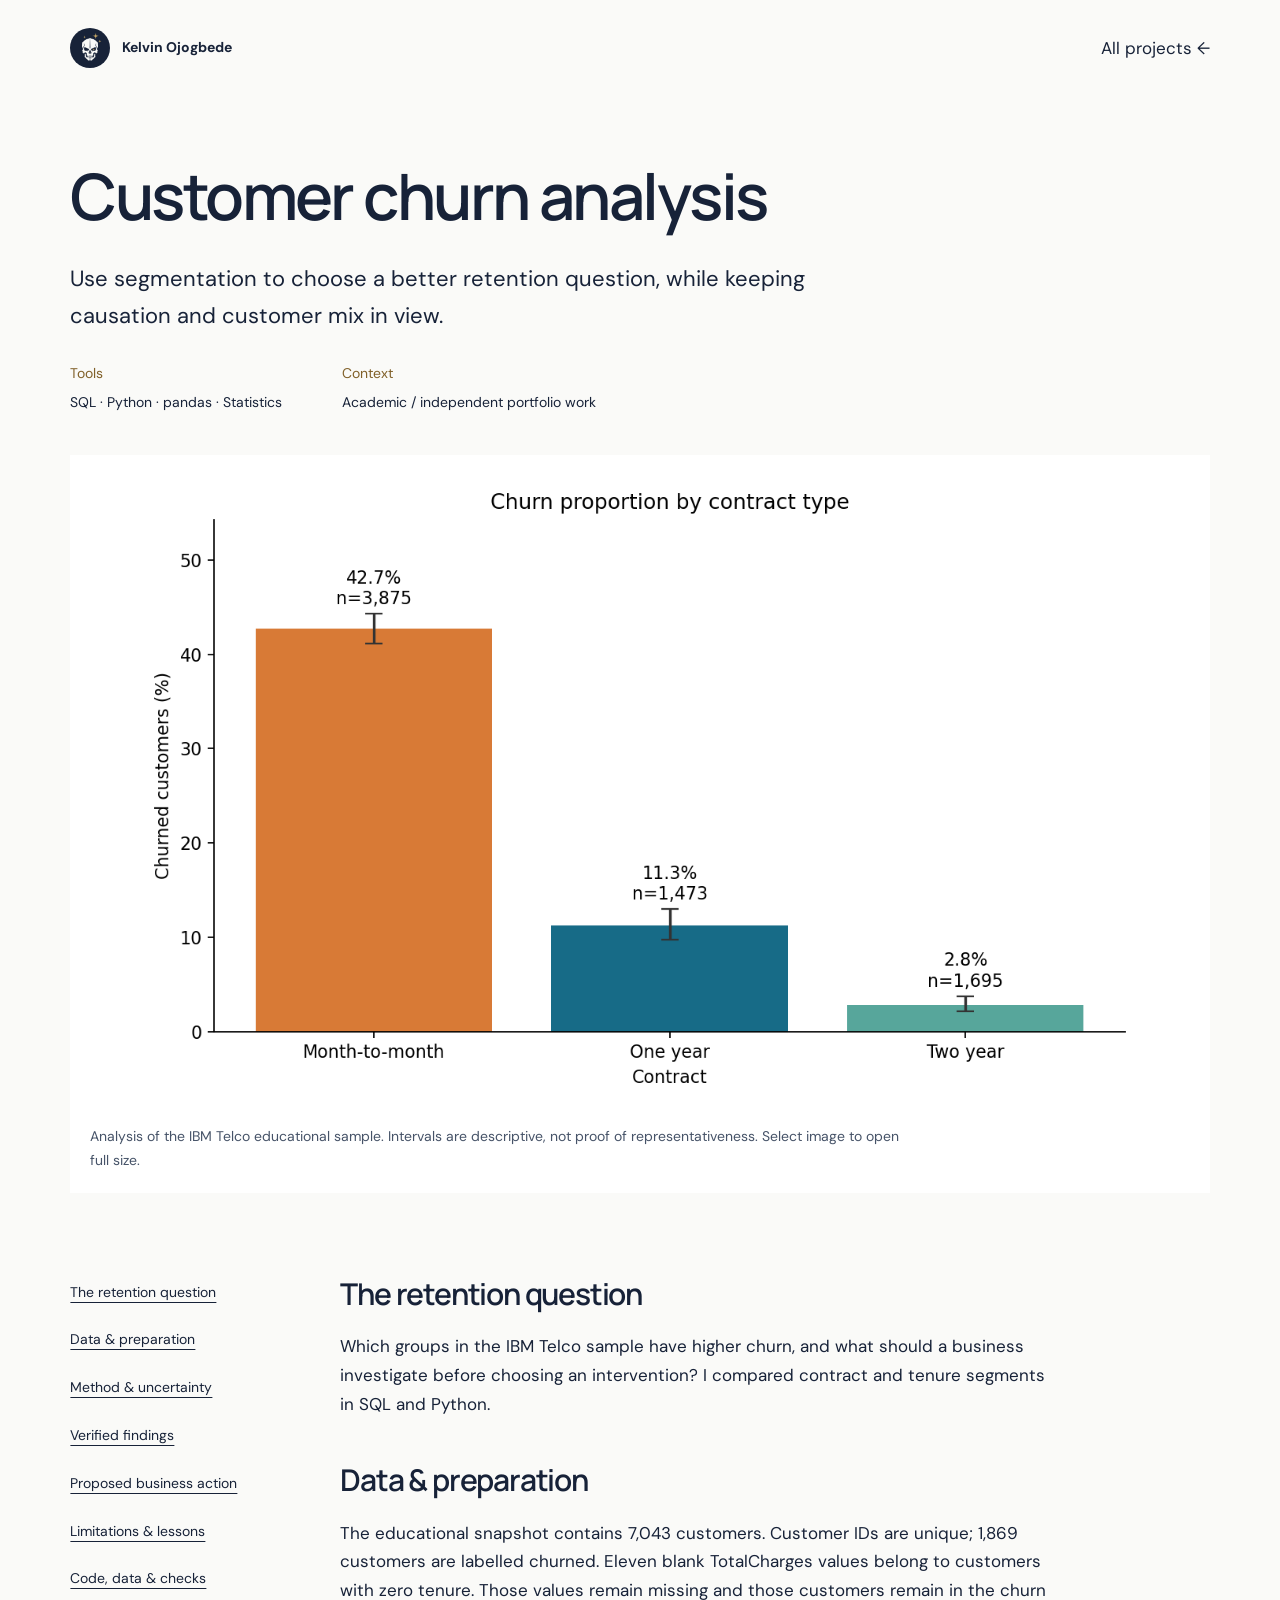
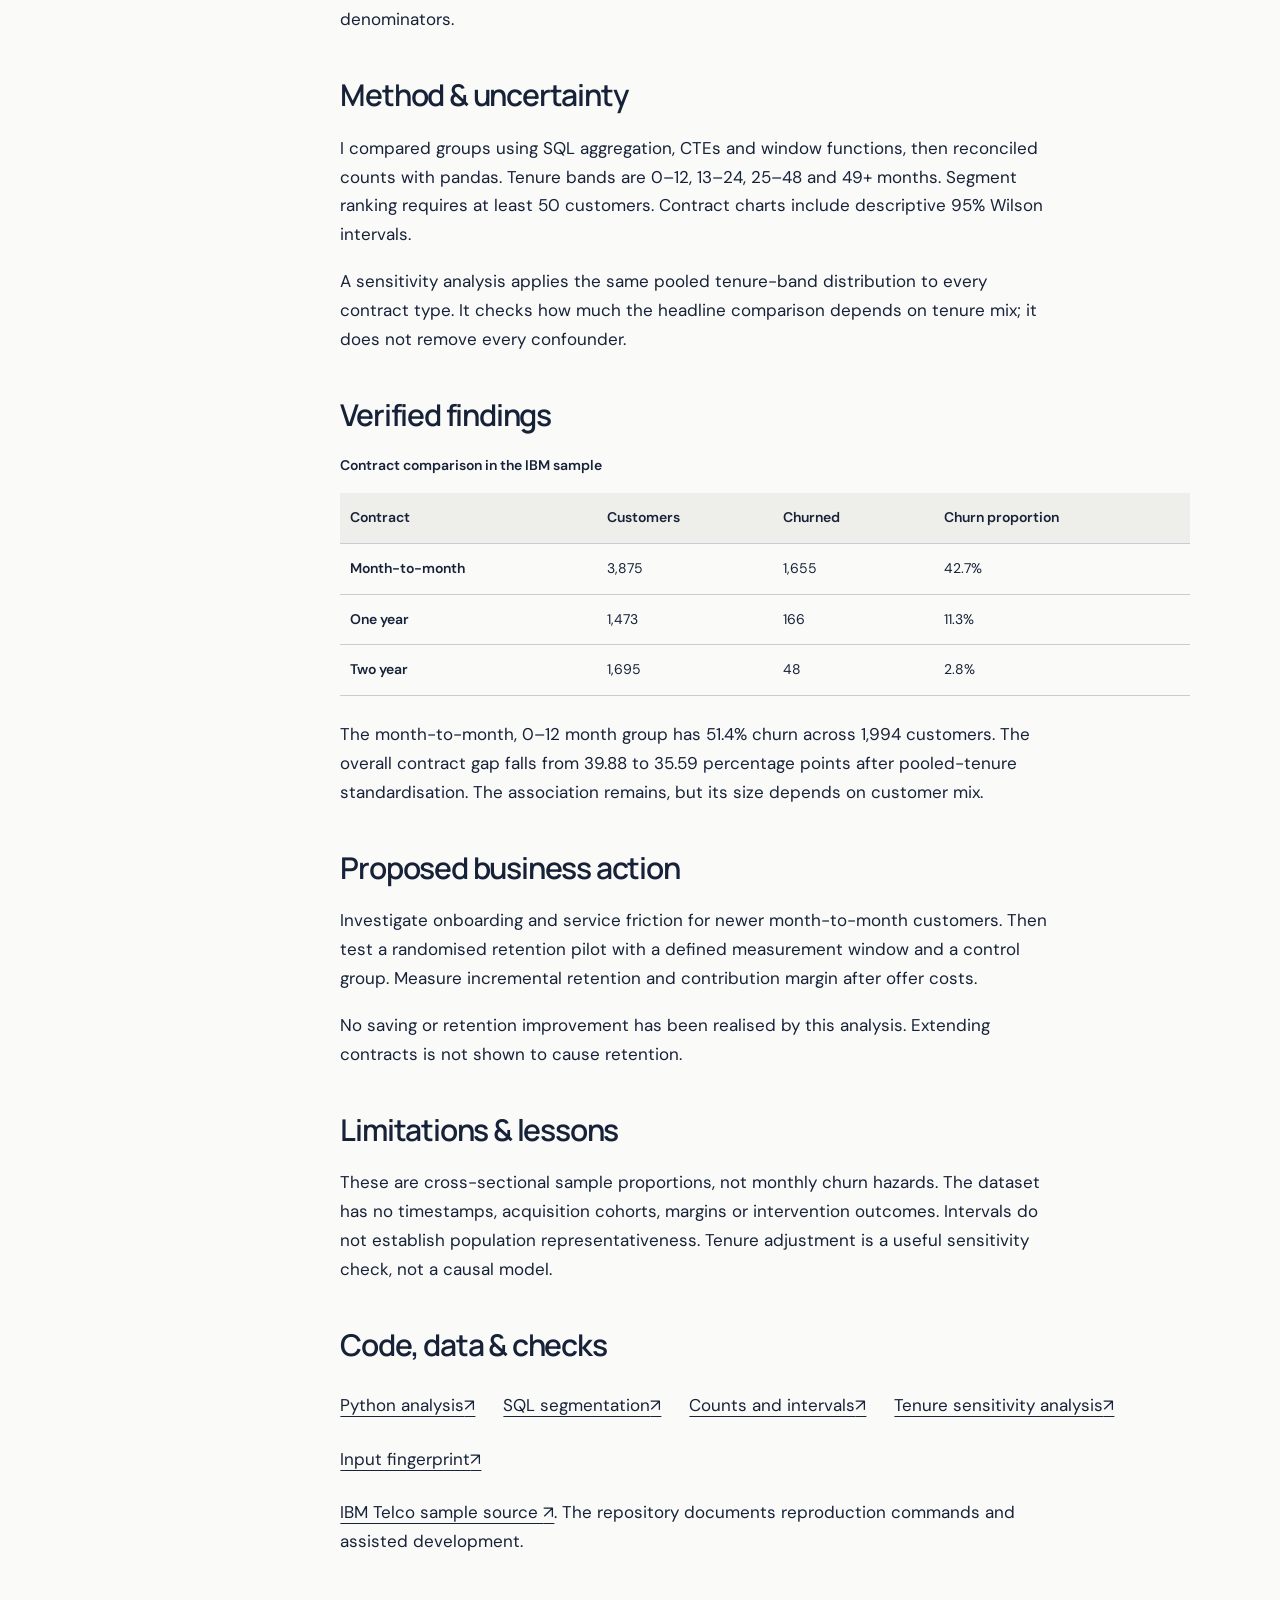
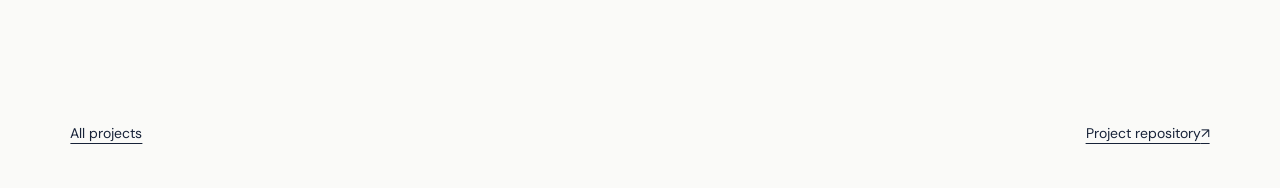
==== commit 5571b578: "Upgrade portfolio while preserving artwork and review dissertation evidence" ====
--- a/churn.html
+++ b/churn.html
@@ -1,2 +1 @@
-<!DOCTYPE html>
-<html lang="en-GB"><head><meta charset="utf-8"/><meta content="width=device-width,initial-scale=1" name="viewport"/><meta content="#172238" name="theme-color"/><title>Finding where churn concentrates | Kelvin</title><link href="style.css?v=20261022-case-studies" rel="stylesheet"/><link href="theme.css?v=20261022-case-studies" rel="stylesheet"/><link href="pinterest.css?v=20261022-case-studies" rel="stylesheet"/><link href="case-study.css?v=20261022-case-studies" rel="stylesheet"/></head><body><a class="skip" href="#case-main">Skip to case study</a><header class="case-header"><a class="brand" href="index.html"><img alt="" height="36" src="assets/avatar.jpg" width="36"/>KELVIN</a><a href="index.html#work">Back to projects</a></header><main class="case-page" id="case-main"><div class="case-intro"><h1>Finding where churn concentrates</h1><p class="case-lead">Which customer groups merit deeper retention research?</p><dl class="case-meta"><div><dt>Area</dt><dd>Customer retention</dd></div><div><dt>Tools</dt><dd>SQL · Python · pandas</dd></div><div><dt>Scope</dt><dd>Historical / educational analysis</dd></div></dl></div><figure class="case-figure"><a aria-label="Open full-size image: Customer churn by contract type, with uncertainty intervals" href="assets/churn.png" rel="noopener" target="_blank"><img alt="Customer churn by contract type, with uncertainty intervals" loading="lazy" src="assets/churn.png"/></a><figcaption>Chart generated from the documented Python analysis of the IBM Telco sample. <a href="assets/churn.png" rel="noopener" target="_blank">Open full-size image ↗</a></figcaption></figure><div class="case-body"><section><h2>The finding</h2><p class="case-result">1,869 of 7,043 customers are labelled churned (26.5%). Month-to-month customers show 42.7% churn, versus 2.8% for two-year contracts. The month-to-month, 0–12 month segment shows 51.4% across 1,994 customers.</p></section><section><h2>How I approached it</h2><p>Cleaned the IBM Telco educational sample, preserved 11 missing TotalCharges values, checked unique customer IDs, and reconciled SQL segment counts with pandas. Charts include illustrative Wilson intervals.</p></section><section><h2>What I would do next</h2><p>Investigate onboarding and service friction for newer month-to-month customers. Test a randomized pilot and measure incremental retention net of offer cost.</p></section><section><h2>Scope and limitations</h2><p>Cross-sectional sample proportions are not monthly churn hazards. Contract length is associated with churn; this analysis cannot establish that longer contracts cause retention. No commercial savings are claimed.</p></section><section><h2>Code, sources and checks</h2><p><a class="button" href="https://github.com/Kelv-Ojo/telco-churn-analysis" rel="noopener" target="_blank">Explore the repository ↗</a></p><p>Sources, reproduction commands, definitions and validation checks are documented alongside the analysis.</p></section><section class="proposed-action"><h2>Recommendation and success measures</h2><p><strong>Proposed action — </strong>Pilot improved onboarding for newer month-to-month customers.</p><p><strong>How I’d measure success — </strong>Measure incremental retention against a randomised control group, net of offer costs.</p><p>These are proposed next steps, not implemented outcomes.</p></section></div></main><footer><a href="index.html#work">All projects</a><a href="energy.html">Putting energy trends in context →</a></footer></body></html>+<!doctype html><html lang="en-GB"><head><meta charset="utf-8"><meta name="viewport" content="width=device-width, initial-scale=1"><meta name="theme-color" content="#172238"><title>Customer churn analysis | Kelvin Ojogbede</title><meta name="description" content="Customer churn analysis with verified segment counts, tenure sensitivity, uncertainty and a proposed controlled retention pilot."><link rel="icon" href="assets/skull-stars-logo.svg" type="image/svg+xml"><link rel="stylesheet" href="portfolio.css"><meta property="og:title" content="Customer churn analysis | Kelvin Ojogbede"><meta property="og:description" content="Customer churn analysis with verified segment counts, tenure sensitivity, uncertainty and a proposed controlled retention pilot."><meta property="og:type" content="website"><meta property="og:image" content="https://kelv-ojo.github.io/assets/hotel-excel-report.png"><link rel="canonical" href="https://kelv-ojo.github.io/churn.html"></head><body><a class="skip" href="#case-main">Skip to case study</a><header class="case-header"><a class="brand" href="index.html" aria-label="Kelvin Ojogbede home"><img src="assets/avatar-v2.png" alt="" width="40" height="40"><span>Kelvin Ojogbede</span></a><a href="index.html#work">All projects ←</a></header><main class="case-page" id="case-main"><div class="case-intro"><h1>Customer churn analysis</h1><p class="case-lead">Use segmentation to choose a better retention question, while keeping causation and customer mix in view.</p><dl class="case-meta"><div><dt>Tools</dt><dd>SQL · Python · pandas · Statistics</dd></div><div><dt>Context</dt><dd>Academic / independent portfolio work</dd></div></dl></div><figure class="case-figure"><a href="assets/churn.png" target="_blank" rel="noopener" aria-label="Open full-size image: Contract churn proportions with customer counts and uncertainty intervals"><img src="assets/churn.png" alt="Contract churn proportions with customer counts and uncertainty intervals" loading="lazy"></a><figcaption>Analysis of the IBM Telco educational sample. Intervals are descriptive, not proof of representativeness. Select image to open full size.</figcaption></figure><div class="case-layout"><nav class="case-toc" aria-label="Case study sections"><a href="#overview">The retention question</a><a href="#data">Data & preparation</a><a href="#method">Method & uncertainty</a><a href="#findings">Verified findings</a><a href="#action">Proposed business action</a><a href="#limits">Limitations & lessons</a><a href="#evidence">Code, data & checks</a></nav><div class="case-body"><section id="overview"><h2>The retention question</h2><p>Which groups in the IBM Telco sample have higher churn, and what should a business investigate before choosing an intervention? I compared contract and tenure segments in SQL and Python.</p></section><section id="data"><h2>Data & preparation</h2><p>The educational snapshot contains 7,043 customers. Customer IDs are unique; 1,869 customers are labelled churned. Eleven blank TotalCharges values belong to customers with zero tenure. Those values remain missing and those customers remain in the churn denominators.</p></section><section id="method"><h2>Method & uncertainty</h2><p>I compared groups using SQL aggregation, CTEs and window functions, then reconciled counts with pandas. Tenure bands are 0–12, 13–24, 25–48 and 49+ months. Segment ranking requires at least 50 customers. Contract charts include descriptive 95% Wilson intervals.</p><p>A sensitivity analysis applies the same pooled tenure-band distribution to every contract type. It checks how much the headline comparison depends on tenure mix; it does not remove every confounder.</p></section><section id="findings"><h2>Verified findings</h2><div class="table-scroll" tabindex="0" role="region" aria-label="Contract comparison in the IBM sample"><table><caption>Contract comparison in the IBM sample</caption><thead><tr><th scope="col">Contract</th><th scope="col">Customers</th><th scope="col">Churned</th><th scope="col">Churn proportion</th></tr></thead><tbody><tr><th scope="row">Month-to-month</th><td>3,875</td><td>1,655</td><td>42.7%</td></tr><tr><th scope="row">One year</th><td>1,473</td><td>166</td><td>11.3%</td></tr><tr><th scope="row">Two year</th><td>1,695</td><td>48</td><td>2.8%</td></tr></tbody></table></div><p>The month-to-month, 0–12 month group has 51.4% churn across 1,994 customers. The overall contract gap falls from 39.88 to 35.59 percentage points after pooled-tenure standardisation. The association remains, but its size depends on customer mix.</p></section><section id="action"><h2>Proposed business action</h2><p>Investigate onboarding and service friction for newer month-to-month customers. Then test a randomised retention pilot with a defined measurement window and a control group. Measure incremental retention and contribution margin after offer costs.</p><p>No saving or retention improvement has been realised by this analysis. Extending contracts is not shown to cause retention.</p></section><section id="limits"><h2>Limitations & lessons</h2><p>These are cross-sectional sample proportions, not monthly churn hazards. The dataset has no timestamps, acquisition cohorts, margins or intervention outcomes. Intervals do not establish population representativeness. Tenure adjustment is a useful sensitivity check, not a causal model.</p></section><section id="evidence"><h2>Code, data & checks</h2><ul class="evidence-links"><li><a href="https://github.com/Kelv-Ojo/telco-churn-analysis/blob/main/src/analyze.py" target="_blank" rel="noopener">Python analysis <span aria-hidden="true">↗</span></a></li><li><a href="https://github.com/Kelv-Ojo/telco-churn-analysis/blob/main/sql/segments.sql" target="_blank" rel="noopener">SQL segmentation <span aria-hidden="true">↗</span></a></li><li><a href="https://github.com/Kelv-Ojo/telco-churn-analysis/blob/main/reports/contract_summary.csv" target="_blank" rel="noopener">Counts and intervals <span aria-hidden="true">↗</span></a></li><li><a href="https://github.com/Kelv-Ojo/telco-churn-analysis/blob/main/reports/tenure_sensitivity.md" target="_blank" rel="noopener">Tenure sensitivity analysis <span aria-hidden="true">↗</span></a></li><li><a href="https://github.com/Kelv-Ojo/telco-churn-analysis/blob/main/data/manifest.json" target="_blank" rel="noopener">Input fingerprint <span aria-hidden="true">↗</span></a></li></ul><p><a href="https://github.com/IBM/telco-customer-churn-on-icp4d" target="_blank" rel="noopener">IBM Telco sample source <span aria-hidden="true">↗</span></a>. The repository documents reproduction commands and assisted development.</p></section></div></div></main><footer><a href="index.html#work">All projects</a><a href="https://github.com/Kelv-Ojo/telco-churn-analysis" target="_blank" rel="noopener">Project repository <span aria-hidden="true">↗</span></a></footer></body></html>
--- a/portfolio.css
+++ b/portfolio.css
@@ -0,0 +1,32 @@
+@font-face{font-family:Manrope;src:url('assets/manrope.ttf') format('truetype');font-weight:200 800;font-display:swap}@font-face{font-family:'DM Sans';src:url('assets/dmsans.ttf') format('truetype');font-weight:100 1000;font-display:swap}
+:root{--paper:#fafaf8;--ink:#172238;--muted:#465368;--gold:#806029;--surface:#eeefeb;--space:clamp(24px,5.5vw,88px);--body:17px;--small:14px;--lead:22px;--heading:clamp(28px,3.1vw,42px)}*{box-sizing:border-box}html{scroll-behavior:smooth;scroll-padding-top:28px}body{margin:0;background:var(--paper);color:var(--ink);font:var(--body)/1.7 'DM Sans',sans-serif;-webkit-font-smoothing:antialiased}h1,h2,h3{font-family:Manrope,sans-serif;line-height:1.12;font-weight:600;letter-spacing:-.04em;text-wrap:balance}h1,h2,h3,p,figure{margin:0}h2{font-size:var(--heading)}h3{font-size:26px}p+p{margin-top:18px}p{max-width:65ch}a{color:inherit;text-underline-offset:5px;text-decoration-thickness:1px}a:hover{color:var(--gold)}a:focus-visible,button:focus-visible,summary:focus-visible,[tabindex]:focus-visible{outline:3px solid var(--gold);outline-offset:5px}button{font:inherit;color:inherit;cursor:pointer;border:0;background:transparent}a,button{touch-action:manipulation}img{max-width:100%}::selection{background:#dfc898;color:var(--ink)}[hidden]{display:none!important}
+.skip,.sr-only{position:absolute;clip-path:inset(50%);width:1px;height:1px;overflow:hidden;white-space:nowrap}.skip:focus{clip-path:none;top:12px;left:12px;width:auto;height:auto;padding:12px 20px;background:var(--ink);color:white;z-index:20}header{max-width:1600px;margin:auto;padding:24px var(--space);display:flex;align-items:center;justify-content:space-between;gap:28px;min-height:96px}header a{text-decoration:none}header nav{display:flex;gap:32px;font-size:var(--small)}header nav a,header>a:last-child{display:inline-flex;align-items:center;min-height:44px}.brand{display:inline-flex;align-items:center;gap:12px;font-size:var(--small);font-weight:700}.brand img{border-radius:50%;display:block;flex:none}.menu-toggle{display:none;min-width:48px;min-height:44px;text-decoration:underline;text-underline-offset:5px}
+main{overflow:clip}.hero,.section,footer{max-width:1600px;margin:auto;padding:80px var(--space)}.hero{padding-top:42px;padding-bottom:72px}.hero-top{display:flex;justify-content:space-between;align-items:baseline;gap:20px;margin-bottom:38px}.hero-top .role{font-size:var(--lead);color:var(--gold);font-weight:500}.hero-top>p:last-child{font-size:var(--small)}.hero h1{font-size:clamp(76px,12.1vw,194px);line-height:.98;letter-spacing:-.065em;font-weight:500;max-width:none;margin:0 0 42px}.hero h1 span{display:block}.hero-bottom{display:grid;grid-template-columns:1fr 1fr;gap:60px;align-items:end}.intro{font-size:var(--lead);max-width:42ch;line-height:1.6}.hero-actions{justify-self:end}.button{display:inline-flex;align-items:center;justify-content:space-between;gap:35px;background:var(--ink);color:white;border-radius:3px;padding:15px 24px;min-height:52px;text-decoration:none;font-weight:500}.button:hover{background:var(--gold);color:white}.hero-links{display:flex;flex-wrap:wrap;align-items:center;gap:12px 26px;margin-top:20px;font-size:var(--small)}.hero-links a{min-height:44px;display:inline-flex;align-items:center}.hero-actions .button{width:100%}
+.section-heading{display:flex;align-items:baseline;justify-content:space-between;gap:40px;margin-bottom:32px}.section-heading>p{max-width:35ch}.filters{display:flex;flex-wrap:wrap;gap:10px 28px;margin:0 0 42px}.filters button{font-size:var(--small);padding:10px 0;min-height:44px}.filters button[aria-pressed=true]{font-weight:700;text-decoration:underline;text-underline-offset:10px;text-decoration-thickness:2px}.filters button:hover{color:var(--gold)}.project-grid{display:grid;grid-template-columns:minmax(0,1fr) minmax(0,1fr);gap:70px 48px}.project{min-width:0;display:flex;flex-direction:column}.project-preview{display:block;background:white;padding:20px;aspect-ratio:1.67}.project-preview img{display:block;width:100%;height:100%;object-fit:contain}.project-preview:hover{background:var(--surface)}.image-note{font-size:var(--small);color:var(--muted);margin:12px 0 24px}.project-body{display:flex;flex-direction:column;flex:1}.project h3{margin:0 0 16px;font-size:clamp(25px,2.2vw,34px)}.project h3 a{text-decoration:none}.project h3 a:hover{text-decoration:underline}.project-body>p{margin:0 0 18px;font-size:var(--body)}.project-body .project-finding{font-size:var(--lead);font-weight:500;line-height:1.5}.project-body .project-question{color:var(--muted)}.project-body .tags{font-size:var(--small);color:var(--gold);margin:4px 0 18px}.project-actions{display:flex;flex-wrap:wrap;gap:12px 28px;margin-top:auto;font-size:var(--small);font-weight:600}.project-actions a{min-height:44px;display:inline-flex;align-items:center;gap:12px}.more-projects{margin-top:64px}.more-projects>summary{font-size:var(--lead);cursor:pointer;min-height:48px;padding:12px 0}.more-projects[open]>.project-grid{margin-top:32px}.supporting-grid{grid-template-columns:repeat(3,minmax(0,1fr));gap:32px}.supporting-grid h3{font-size:26px}.supporting-grid .project-category{color:var(--gold);font-size:var(--small);margin-bottom:10px}.supporting-grid .project-body{margin-top:24px}.report-preview{background:var(--surface);padding:24px;min-height:290px;font-size:var(--small)}.preview-title{font-size:var(--lead);font-weight:600;margin-bottom:20px}.preview-stat{display:flex;align-items:baseline;gap:12px}.preview-stat strong{font-size:42px;font-weight:500}.quality-bar{display:flex;height:20px;margin:20px 0 12px}.quality-bar>span:first-child{background:var(--ink)}.quality-bar>span:last-child{background:#c5a76f}.report-preview th,.report-preview td{padding:6px 3px}.preview-note{margin-top:16px;font-size:var(--small);color:var(--muted)}.workflow-preview{padding-left:20px;margin:0}.workflow-preview li{padding:6px 0}.work-note{margin-top:40px;font-size:var(--small);color:var(--muted)}
+.skills-section{background:var(--ink);color:var(--paper);max-width:none}.skills-section>.section-heading,.skill-rows{max-width:1424px;margin-left:auto;margin-right:auto}.skills-section a:hover,.contact a:hover{color:#e3c894}.skill-rows{display:grid;grid-template-columns:repeat(3,minmax(0,1fr));gap:44px 54px}.skill-rows h3{font-size:26px;margin-bottom:20px}.skill-rows p{margin-bottom:16px}.skill-rows a{font-size:var(--small);display:inline-block;min-height:44px}.skills-section .section-heading{margin-bottom:48px}.approach h2{margin-bottom:36px}.steps{display:grid;grid-template-columns:repeat(3,minmax(0,1fr));gap:48px}.steps h3{font-size:26px;margin-bottom:18px}.about{display:grid;grid-template-columns:1fr 1.7fr;gap:70px;background:var(--surface)}.about-identity img{display:block;border-radius:50%;margin-bottom:24px}.about-lead{font-size:var(--lead);margin-bottom:24px}.education{margin:32px 0}.education>div+div{margin-top:22px}.education dt{font-weight:600}.education dd{margin:4px 0 0;color:var(--muted);font-size:var(--small)}.interests h3{font-size:26px;margin:32px 0 16px}.interest-list{display:flex;flex-wrap:wrap;gap:14px 24px;list-style:none;padding:0;margin:20px 0 0}.interest-list li{display:flex;gap:8px;align-items:center;font-size:var(--small)}.interest-list svg{width:20px;height:20px}.certifications{padding-bottom:24px}.certification{display:grid;grid-template-columns:140px 1fr;gap:32px}.cert-issuer{font-size:26px;font-weight:600}.certification h3{margin-bottom:14px;font-size:26px}.certification a{display:inline-block;margin-top:14px;min-height:44px}.progress-grid{display:grid;grid-template-columns:repeat(3,minmax(0,1fr));gap:48px}.study-brand{display:flex;align-items:center;gap:10px;min-height:48px;font-weight:700;margin-bottom:20px}.study-brand svg{width:80px;height:36px}.study-item h3{font-size:26px;margin-bottom:16px}.study-status{font-size:var(--small);color:var(--gold);margin-bottom:14px}.study-item>a{display:inline-block;min-height:44px;margin-top:18px}.contact{display:grid;grid-template-columns:1fr 1.7fr;gap:70px;background:var(--ink);color:var(--paper)}.contact-email{display:inline-block;font-size:clamp(18px,2.2vw,30px);margin-top:26px;overflow-wrap:anywhere;min-height:44px}.contact .hero-links{margin-top:22px}footer{padding-top:32px;padding-bottom:32px;display:flex;justify-content:space-between;gap:24px;font-size:var(--small)}footer a{min-height:44px;display:inline-flex;align-items:center}footer p{align-self:center}
+dialog{border:0;background:var(--paper);color:var(--ink);padding:32px;width:min(440px,94vw);max-height:90svh}dialog::backdrop{background:#172238b8}.menu-close{display:block;margin-left:auto;min-height:44px;margin-bottom:24px}#mobile-menu nav{display:flex;flex-direction:column;gap:12px}#mobile-menu nav a{font-size:var(--lead);padding:10px 0}body:has(dialog[open]){overflow:hidden}
+.case-page{max-width:1400px;margin:auto;padding:64px var(--space) 80px}.case-intro{max-width:1060px}.case-intro h1{font-size:clamp(38px,5vw,72px);max-width:22ch;margin-bottom:28px}.case-lead{font-size:var(--lead);max-width:55ch}.case-meta{display:flex;gap:24px 60px;flex-wrap:wrap;font-size:var(--small);margin-top:28px}.case-meta dt{color:var(--gold);margin-bottom:5px}.case-meta dd{margin:0}.case-figure{margin:40px 0;background:white}.case-figure>a{display:block;padding:20px;cursor:zoom-in}.case-figure img{width:100%;height:auto;max-height:630px;object-fit:contain;display:block}.case-figure figcaption{font-size:var(--small);color:var(--muted);padding:0 20px 20px;max-width:85ch}.case-layout{display:grid;grid-template-columns:210px minmax(0,1fr);gap:60px;align-items:start}.case-toc{display:flex;flex-direction:column;gap:16px;font-size:var(--small);position:sticky;top:28px;padding-top:44px}.case-toc a{padding:4px 0;max-width:24ch}.case-body{min-width:0;max-width:850px}.case-body section{margin:44px 0}.case-body h2{font-size:30px;margin-bottom:22px}.case-body h3{font-size:var(--lead);margin:28px 0 18px}.case-body p,.case-body li{font-size:var(--body)}.case-body ul{padding-left:22px}.case-body li+li{margin-top:12px}.case-body .case-figure{margin:32px 0}.case-body>h2{margin-top:40px}.case-body>p:first-child{margin-top:40px}.review-note{background:var(--surface);padding:28px}.review-note li{font-size:16px}.case-body details{margin:24px 0}summary{cursor:pointer;min-height:44px;padding:10px 0;font-weight:500}details[open]>summary{margin-bottom:18px}.table-scroll{max-width:100%;overflow-x:auto;margin:24px 0}table{width:100%;border-collapse:collapse;font-size:var(--small);font-variant-numeric:tabular-nums;line-height:1.55;text-align:left}caption{text-align:left;font-weight:600;margin-bottom:16px}th,td{padding:14px 10px;border-bottom:1px solid #c9cdd2;vertical-align:top}thead{background:var(--surface)}th{font-weight:600}tbody th{min-width:100px}td{min-width:85px}.evidence-links{display:flex;flex-wrap:wrap;list-style:none!important;gap:10px 28px;padding:0!important}.evidence-links li{margin:0!important}.evidence-links a{min-height:44px;display:inline-flex;align-items:center}.case-body code{overflow-wrap:anywhere;font-size:15px}.case-page:has(>.case-body){max-width:1080px}.case-page:has(>.case-body)>.case-body{max-width:800px;margin:auto}
+@media(min-width:1100px){.project-grid>.project:nth-child(even){padding-top:80px}}@media(max-width:1000px){:root{--space:32px}.hero h1{font-size:14.5vw}.hero-bottom{gap:32px}.intro{font-size:20px}.hero-links{gap:8px 20px}.project-grid{gap:48px 30px}.skill-rows,.supporting-grid{grid-template-columns:repeat(2,minmax(0,1fr))}.about,.contact{gap:40px;grid-template-columns:1fr 1.5fr}.progress-grid{gap:26px}.case-layout{grid-template-columns:170px minmax(0,1fr);gap:32px}}
+@media(max-width:768px){:root{--space:24px;--body:16px;--lead:20px}.section,.hero{padding-top:48px;padding-bottom:48px}header{padding-top:18px;padding-bottom:18px;min-height:80px}header nav{gap:20px}.brand span{max-width:130px;line-height:1.4}.hero-top{margin-bottom:30px}.hero h1{font-size:15vw;margin-bottom:32px}.hero-bottom{grid-template-columns:1fr;gap:24px}.hero-actions{justify-self:stretch;display:flex;align-items:center;gap:24px}.hero-actions .button{width:auto;flex:none}.hero-actions .hero-links{margin-top:0;gap:4px 20px}.section-heading{display:block}.section-heading>p{margin-top:16px}.project-preview{padding:12px;aspect-ratio:1.5}.project-body .project-finding{font-size:20px}.steps{gap:26px}.steps h3{font-size:22px}.about,.contact{grid-template-columns:1fr;gap:32px}.about-identity{display:flex;align-items:center;gap:24px}.about-identity img{margin:0;width:72px;height:72px}.progress-grid{grid-template-columns:1fr;gap:36px}.study-brand{margin-bottom:12px}.study-item h3{margin-bottom:12px}.certification{grid-template-columns:110px 1fr;gap:24px}.case-page{padding-top:40px}.case-layout{display:block}.case-toc{position:static;display:flex;flex-direction:row;flex-wrap:wrap;gap:8px 24px;padding:12px 0}.case-toc a{min-height:40px}.case-body h2{font-size:28px}.review-note{padding:22px}}
+@media(max-width:560px){header>nav{display:none}.menu-toggle{display:block}.hero-top{display:block}.hero-top .role{margin-bottom:8px}.hero-top>p:last-child{font-size:14px}.hero h1{font-size:15.3vw;letter-spacing:-.06em;line-height:1.04}.hero-actions{display:block}.hero-actions .button{width:100%}.hero-actions .hero-links{margin-top:16px;justify-content:space-between}.project-grid,.supporting-grid{grid-template-columns:1fr;gap:44px}.project-preview{aspect-ratio:1.5}.project h3{font-size:28px}.image-note{margin-bottom:20px}.filters{gap:4px 22px;margin-bottom:30px}.skill-rows,.steps{grid-template-columns:1fr;gap:32px}.skill-rows h3,.steps h3{margin-bottom:14px}.skill-rows p{margin-bottom:10px}.more-projects{margin-top:40px}.certification{grid-template-columns:1fr;gap:16px}.case-intro h1{font-size:40px}.case-meta{gap:20px}.case-figure>a{padding:8px}.case-figure figcaption{padding:10px 12px 16px}.case-toc{gap:4px 20px}.case-toc a{max-width:none}.case-body section{margin:36px 0}.review-note{padding:18px}.case-body p{overflow-wrap:break-word}footer{align-items:center}footer>a{max-width:50%}}
+@media(prefers-reduced-motion:no-preference){a,button{transition:color .18s ease,background-color .18s ease}.hero h1{animation:appear .5s ease both}.project-preview:hover img{opacity:.88;transition:opacity .18s ease}@keyframes appear{from{opacity:.35;transform:translateY(10px)}to{opacity:1;transform:none}}}@media(prefers-reduced-motion:reduce){html{scroll-behavior:auto}*,*::before,*::after{animation:none!important;transition:none!important}}@media print{header,.filters,.case-toc,.menu-toggle,footer{display:none}.section,.hero,.case-page{padding:20px 0}.project-grid,.case-layout{display:block}.project{break-inside:avoid;margin-bottom:30px}.skills-section,.contact{background:white;color:black}.hero h1{font-size:70px}.case-figure img{max-height:350px}}
+
+/* Mobile navigation remains available without scripting. */
+@media(max-width:560px){html:not(.js) header{flex-wrap:wrap}html:not(.js) header>nav{display:flex;flex-wrap:wrap;width:100%}html:not(.js) .menu-toggle{display:none}}
+p{max-width:60ch}
+
+/* Preserve Kelvin's original artwork and tool identities. */
+.hero-title{display:grid;grid-template-columns:minmax(0,1fr) clamp(160px,25vw,360px);align-items:center;gap:24px}.hero-title h1{margin-bottom:42px}.signature-art{display:block;width:100%;padding:0;color:var(--ink);perspective:800px}.signature-art svg{display:block;width:100%;height:auto;transform:rotateY(var(--star-x,0deg)) rotateX(var(--star-y,0deg));transition:transform .2s ease}.art-caption{display:block;font-size:14px;margin-top:12px;text-decoration:underline;text-underline-offset:4px}.signature-art svg>*{transform-origin:200px 160px}.signature-art svg>circle:last-of-type{stroke:var(--gold)}
+.tool-list{list-style:none;display:grid;grid-template-columns:repeat(6,minmax(0,1fr));gap:36px 24px;padding:32px;margin:0 auto 56px;background:var(--paper);color:var(--ink);max-width:1424px}.tool-list li{display:flex;flex-direction:column;align-items:center;gap:14px;font-size:14px;text-align:center}.tool-list svg{display:block;width:36px;height:36px;flex:none}.tool-list li>span{line-height:1.4}.about-identity{align-self:start}.angel-control{display:block;width:240px;max-width:100%;padding:0;margin-top:32px;color:var(--ink)}.angel-art{width:100%;aspect-ratio:1/1.08;display:block}.angel-art>span{display:block;width:100%;height:100%;background-image:radial-gradient(circle,#172238 1.1px,transparent 1.4px),radial-gradient(circle,#987334b3 .8px,transparent 1.15px);background-size:6px 6px,18px 18px;background-position:0 0,3px 4px;mask:url('assets/angel-silhouette.webp') center/contain no-repeat;-webkit-mask:url('assets/angel-silhouette.webp') center/contain no-repeat;opacity:.8}.project-preview{transform:perspective(1000px) rotateX(var(--tilt-x,0deg)) rotateY(var(--tilt-y,0deg));transition:transform .2s ease;box-shadow:3px 4px 0 #e8e8e1}
+@keyframes star-orbit{to{transform:rotate(360deg)}}@keyframes star-flow{0%,100%{transform:rotate(-5deg) scale(.96);opacity:.7}50%{transform:rotate(5deg) scale(1.045);opacity:1}}@keyframes particle-drift{0%,100%{transform:translateY(0) rotate(-2deg)}50%{transform:translateY(-8px) rotate(2deg)}}@keyframes dot-flow{to{background-position:6px 12px,-15px 22px}}
+@media(prefers-reduced-motion:no-preference){.signature-art svg>path{animation:star-flow 8s ease-in-out infinite}.signature-art svg>circle:last-of-type{animation:star-orbit 24s linear infinite}.angel-art>span{animation:particle-drift 7s ease-in-out infinite,dot-flow 4s linear infinite}.is-paused svg>*,.is-paused .angel-art>span{animation-play-state:paused}}
+@media(max-width:1000px){.hero-title h1{font-size:12vw}.tool-list{grid-template-columns:repeat(4,minmax(0,1fr));padding:28px 20px}.angel-control{width:200px}}
+@media(max-width:768px){.hero-title{grid-template-columns:minmax(0,1fr) 180px}.hero-title h1{font-size:11.4vw}.about-identity{flex-wrap:wrap}.angel-control{margin-top:12px;width:200px;flex:none}.tool-list{grid-template-columns:repeat(4,minmax(0,1fr))}}
+@media(max-width:560px){.hero-title{grid-template-columns:minmax(0,1fr) 88px;gap:16px}.hero-title h1{font-size:13.2vw;margin-bottom:32px}.signature-art{align-self:start;margin-top:10px}.signature-art .art-caption{font-size:13px;line-height:1.4}.tool-list{grid-template-columns:repeat(3,minmax(0,1fr));gap:28px 16px;padding:24px 14px}.tool-list svg{width:30px;height:30px}.about-identity{display:grid;grid-template-columns:72px 1fr}.angel-control{grid-column:1/-1;width:210px;justify-self:center;margin:12px 0 0}.angel-control .art-caption{margin-top:4px}}
+@media(prefers-reduced-motion:reduce){.signature-art svg,.project-preview{transform:none}.art-caption{display:none}}
+
+
+html:not(.js) .signature-art svg>*,html:not(.js) .angel-art>span{animation:none!important}html:not(.js) .art-caption{display:none}
+.signature-art.is-paused svg>*{animation-play-state:paused}
+
+.signature-art.is-paused svg>*{animation-play-state:paused!important}
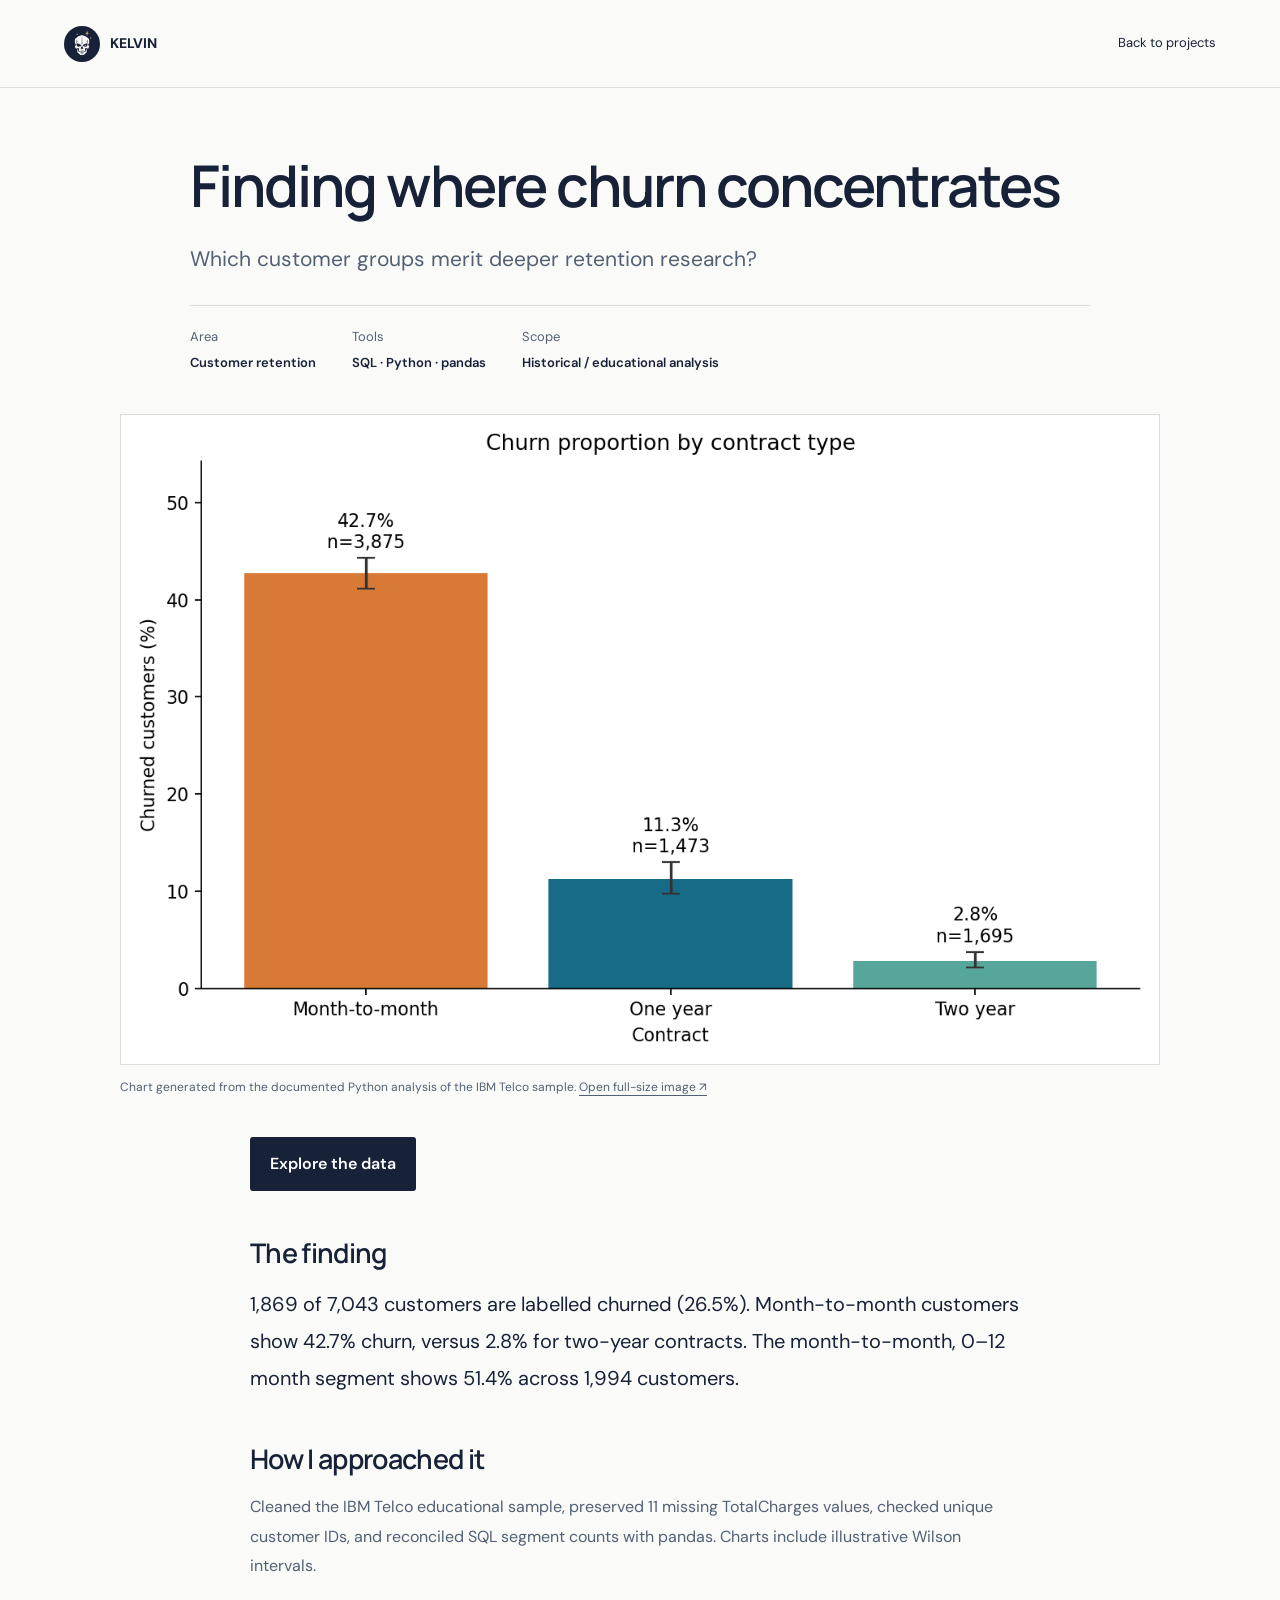
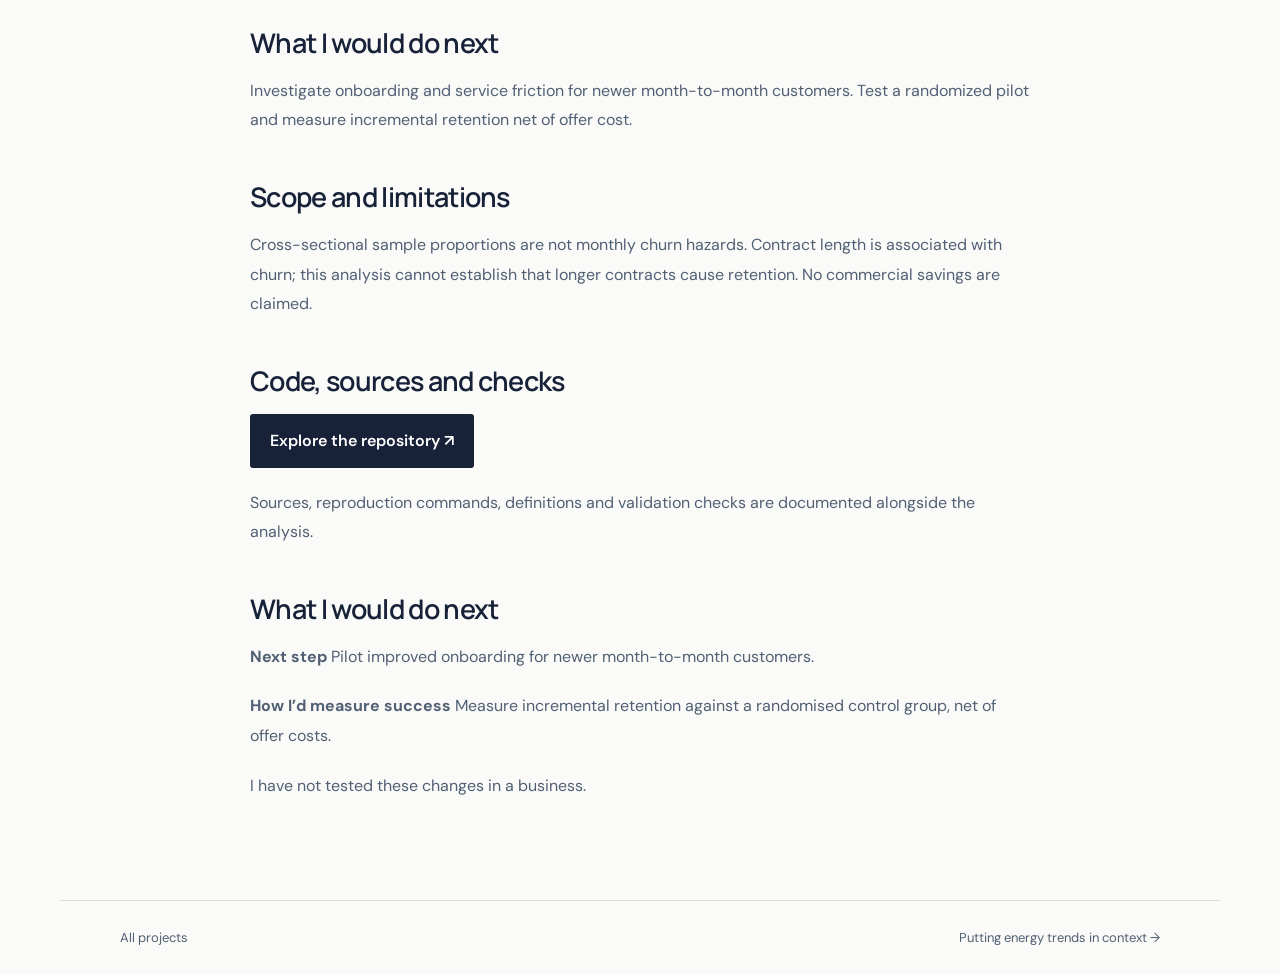
==== commit 23559931: "Add interactive project data explorers and simplify portfolio copy" ====
--- a/churn.html
+++ b/churn.html
@@ -1 +1,2 @@
-<!doctype html><html lang="en-GB"><head><meta charset="utf-8"><meta name="viewport" content="width=device-width, initial-scale=1"><meta name="theme-color" content="#172238"><title>Customer churn analysis | Kelvin Ojogbede</title><meta name="description" content="Customer churn analysis with verified segment counts, tenure sensitivity, uncertainty and a proposed controlled retention pilot."><link rel="icon" href="assets/skull-stars-logo.svg" type="image/svg+xml"><link rel="stylesheet" href="portfolio.css"><meta property="og:title" content="Customer churn analysis | Kelvin Ojogbede"><meta property="og:description" content="Customer churn analysis with verified segment counts, tenure sensitivity, uncertainty and a proposed controlled retention pilot."><meta property="og:type" content="website"><meta property="og:image" content="https://kelv-ojo.github.io/assets/hotel-excel-report.png"><link rel="canonical" href="https://kelv-ojo.github.io/churn.html"></head><body><a class="skip" href="#case-main">Skip to case study</a><header class="case-header"><a class="brand" href="index.html" aria-label="Kelvin Ojogbede home"><img src="assets/avatar-v2.png" alt="" width="40" height="40"><span>Kelvin Ojogbede</span></a><a href="index.html#work">All projects ←</a></header><main class="case-page" id="case-main"><div class="case-intro"><h1>Customer churn analysis</h1><p class="case-lead">Use segmentation to choose a better retention question, while keeping causation and customer mix in view.</p><dl class="case-meta"><div><dt>Tools</dt><dd>SQL · Python · pandas · Statistics</dd></div><div><dt>Context</dt><dd>Academic / independent portfolio work</dd></div></dl></div><figure class="case-figure"><a href="assets/churn.png" target="_blank" rel="noopener" aria-label="Open full-size image: Contract churn proportions with customer counts and uncertainty intervals"><img src="assets/churn.png" alt="Contract churn proportions with customer counts and uncertainty intervals" loading="lazy"></a><figcaption>Analysis of the IBM Telco educational sample. Intervals are descriptive, not proof of representativeness. Select image to open full size.</figcaption></figure><div class="case-layout"><nav class="case-toc" aria-label="Case study sections"><a href="#overview">The retention question</a><a href="#data">Data & preparation</a><a href="#method">Method & uncertainty</a><a href="#findings">Verified findings</a><a href="#action">Proposed business action</a><a href="#limits">Limitations & lessons</a><a href="#evidence">Code, data & checks</a></nav><div class="case-body"><section id="overview"><h2>The retention question</h2><p>Which groups in the IBM Telco sample have higher churn, and what should a business investigate before choosing an intervention? I compared contract and tenure segments in SQL and Python.</p></section><section id="data"><h2>Data & preparation</h2><p>The educational snapshot contains 7,043 customers. Customer IDs are unique; 1,869 customers are labelled churned. Eleven blank TotalCharges values belong to customers with zero tenure. Those values remain missing and those customers remain in the churn denominators.</p></section><section id="method"><h2>Method & uncertainty</h2><p>I compared groups using SQL aggregation, CTEs and window functions, then reconciled counts with pandas. Tenure bands are 0–12, 13–24, 25–48 and 49+ months. Segment ranking requires at least 50 customers. Contract charts include descriptive 95% Wilson intervals.</p><p>A sensitivity analysis applies the same pooled tenure-band distribution to every contract type. It checks how much the headline comparison depends on tenure mix; it does not remove every confounder.</p></section><section id="findings"><h2>Verified findings</h2><div class="table-scroll" tabindex="0" role="region" aria-label="Contract comparison in the IBM sample"><table><caption>Contract comparison in the IBM sample</caption><thead><tr><th scope="col">Contract</th><th scope="col">Customers</th><th scope="col">Churned</th><th scope="col">Churn proportion</th></tr></thead><tbody><tr><th scope="row">Month-to-month</th><td>3,875</td><td>1,655</td><td>42.7%</td></tr><tr><th scope="row">One year</th><td>1,473</td><td>166</td><td>11.3%</td></tr><tr><th scope="row">Two year</th><td>1,695</td><td>48</td><td>2.8%</td></tr></tbody></table></div><p>The month-to-month, 0–12 month group has 51.4% churn across 1,994 customers. The overall contract gap falls from 39.88 to 35.59 percentage points after pooled-tenure standardisation. The association remains, but its size depends on customer mix.</p></section><section id="action"><h2>Proposed business action</h2><p>Investigate onboarding and service friction for newer month-to-month customers. Then test a randomised retention pilot with a defined measurement window and a control group. Measure incremental retention and contribution margin after offer costs.</p><p>No saving or retention improvement has been realised by this analysis. Extending contracts is not shown to cause retention.</p></section><section id="limits"><h2>Limitations & lessons</h2><p>These are cross-sectional sample proportions, not monthly churn hazards. The dataset has no timestamps, acquisition cohorts, margins or intervention outcomes. Intervals do not establish population representativeness. Tenure adjustment is a useful sensitivity check, not a causal model.</p></section><section id="evidence"><h2>Code, data & checks</h2><ul class="evidence-links"><li><a href="https://github.com/Kelv-Ojo/telco-churn-analysis/blob/main/src/analyze.py" target="_blank" rel="noopener">Python analysis <span aria-hidden="true">↗</span></a></li><li><a href="https://github.com/Kelv-Ojo/telco-churn-analysis/blob/main/sql/segments.sql" target="_blank" rel="noopener">SQL segmentation <span aria-hidden="true">↗</span></a></li><li><a href="https://github.com/Kelv-Ojo/telco-churn-analysis/blob/main/reports/contract_summary.csv" target="_blank" rel="noopener">Counts and intervals <span aria-hidden="true">↗</span></a></li><li><a href="https://github.com/Kelv-Ojo/telco-churn-analysis/blob/main/reports/tenure_sensitivity.md" target="_blank" rel="noopener">Tenure sensitivity analysis <span aria-hidden="true">↗</span></a></li><li><a href="https://github.com/Kelv-Ojo/telco-churn-analysis/blob/main/data/manifest.json" target="_blank" rel="noopener">Input fingerprint <span aria-hidden="true">↗</span></a></li></ul><p><a href="https://github.com/IBM/telco-customer-churn-on-icp4d" target="_blank" rel="noopener">IBM Telco sample source <span aria-hidden="true">↗</span></a>. The repository documents reproduction commands and assisted development.</p></section></div></div></main><footer><a href="index.html#work">All projects</a><a href="https://github.com/Kelv-Ojo/telco-churn-analysis" target="_blank" rel="noopener">Project repository <span aria-hidden="true">↗</span></a></footer></body></html>+<!DOCTYPE html>
+<html lang="en-GB"><head><meta charset="utf-8"/><meta content="width=device-width,initial-scale=1" name="viewport"/><meta content="#172238" name="theme-color"/><title>Finding where churn concentrates | Kelvin</title><link href="style.css?v=20261022-case-studies" rel="stylesheet"/><link href="theme.css?v=20261022-case-studies" rel="stylesheet"/><link href="pinterest.css?v=20261022-case-studies" rel="stylesheet"/><link href="case-study.css?v=20261022-case-studies" rel="stylesheet"/></head><body><a class="skip" href="#case-main">Skip to case study</a><header class="case-header"><a class="brand" href="index.html"><img alt="" height="36" src="assets/avatar.jpg" width="36"/>KELVIN</a><a href="index.html#work">Back to projects</a></header><main class="case-page" id="case-main"><div class="case-intro"><h1>Finding where churn concentrates</h1><p class="case-lead">Which customer groups merit deeper retention research?</p><dl class="case-meta"><div><dt>Area</dt><dd>Customer retention</dd></div><div><dt>Tools</dt><dd>SQL · Python · pandas</dd></div><div><dt>Scope</dt><dd>Historical / educational analysis</dd></div></dl></div><figure class="case-figure"><a aria-label="Open full-size image: Customer churn by contract type, with uncertainty intervals" href="assets/churn.png" rel="noopener" target="_blank"><img alt="Customer churn by contract type, with uncertainty intervals" loading="lazy" src="assets/churn.png"/></a><figcaption>Chart generated from the documented Python analysis of the IBM Telco sample. <a href="assets/churn.png" rel="noopener" target="_blank">Open full-size image ↗</a></figcaption></figure><div class="case-body"><p><a class="button" href="explore.html#churn">Explore the data</a></p><section><h2>The finding</h2><p class="case-result">1,869 of 7,043 customers are labelled churned (26.5%). Month-to-month customers show 42.7% churn, versus 2.8% for two-year contracts. The month-to-month, 0–12 month segment shows 51.4% across 1,994 customers.</p></section><section><h2>How I approached it</h2><p>Cleaned the IBM Telco educational sample, preserved 11 missing TotalCharges values, checked unique customer IDs, and reconciled SQL segment counts with pandas. Charts include illustrative Wilson intervals.</p></section><section><h2>What I would do next</h2><p>Investigate onboarding and service friction for newer month-to-month customers. Test a randomized pilot and measure incremental retention net of offer cost.</p></section><section><h2>Scope and limitations</h2><p>Cross-sectional sample proportions are not monthly churn hazards. Contract length is associated with churn; this analysis cannot establish that longer contracts cause retention. No commercial savings are claimed.</p></section><section><h2>Code, sources and checks</h2><p><a class="button" href="https://github.com/Kelv-Ojo/telco-churn-analysis" rel="noopener" target="_blank">Explore the repository ↗</a></p><p>Sources, reproduction commands, definitions and validation checks are documented alongside the analysis.</p></section><section class="proposed-action"><h2>What I would do next</h2><p><strong>Next step </strong>Pilot improved onboarding for newer month-to-month customers.</p><p><strong>How I’d measure success </strong>Measure incremental retention against a randomised control group, net of offer costs.</p><p>I have not tested these changes in a business.</p></section></div></main><footer><a href="index.html#work">All projects</a><a href="energy.html">Putting energy trends in context →</a></footer></body></html>
--- a/style.css
+++ b/style.css
@@ -0,0 +1 @@
+:root{--paper:#f5f4ee;--ink:#202c2a;--muted:#5d6860;--line:#d7dad0;--green:#dce6b7;--accent:#a9bd68}*{box-sizing:border-box}html{scroll-behavior:smooth;scroll-padding-top:32px}body{margin:0;background:var(--paper);color:var(--ink);font-family:'DM Sans',sans-serif;font-size:16px;line-height:1.65}a{color:inherit;text-decoration:none}button{font:inherit;color:inherit;cursor:pointer}button:focus-visible,a:focus-visible{outline:3px solid #7c8f3d;outline-offset:5px}header{max-width:1380px;margin:auto;min-height:104px;display:flex;align-items:center;justify-content:space-between;padding:0 5%;border-bottom:1px solid var(--line);font-size:13px}nav{display:flex;gap:32px}.brand{display:flex;align-items:center;gap:10px;font-weight:800;letter-spacing:2px}.brand img{border-radius:50%}.brand span{color:#7a8f46}.hero,.section,footer{max-width:1380px;margin:auto;padding:80px 5%}.hero{display:grid;grid-template-columns:1.45fr 1fr;gap:60px;padding-top:86px;padding-bottom:24px}.eyebrow{font-size:11px;font-weight:700;letter-spacing:1.8px;color:var(--muted);margin:0 0 24px}h1,h2,h3{font-family:Manrope,sans-serif;line-height:1.12;letter-spacing:-2px}h1{font-size:clamp(46px,5.5vw,78px);margin:30px 0}h1 em{font-family:Georgia,serif;font-weight:400;color:#667b38}h2{font-size:43px;margin:0}h3{font-size:25px;letter-spacing:-.7px}.intro{max-width:530px;color:var(--muted);font-size:18px}.hero-links{display:flex;gap:28px;align-items:center;margin-top:35px;font-size:14px;font-weight:600}.button{display:inline-block;padding:15px 22px;background:var(--ink);color:white;border-radius:5px}.button:hover{background:#3f5147}.hero-panel{background:var(--ink);color:#f5f4ee;border-radius:10px;padding:28px 34px;transform:rotate(1deg);box-shadow:0 15px 0 -7px #dce1d2}.panel-top{display:flex;justify-content:space-between;font-size:9px;letter-spacing:1px;gap:12px}.hero-panel h2{font-size:26px;letter-spacing:-.5px;margin:28px 0 12px}.number{font-family:Manrope,sans-serif;font-size:80px;line-height:1;margin:15px 0;color:var(--green);letter-spacing:-5px}.number span{font-size:36px}.hero-panel>p:not(.number){font-size:12px;color:#c5cfc5}.bar-label{display:flex;justify-content:space-between;font-size:11px;margin-top:15px}.track{height:6px;background:#46534b;margin-top:7px;border-radius:2px}.track i{display:block;height:100%;background:var(--green);border-radius:2px}.hero-panel .panel-note{margin:23px 0}.hero-panel>a{border-top:1px solid #4b584e;padding-top:15px;display:block;font-size:12px}.hero-foot{grid-column:1/-1;display:flex;justify-content:space-between;border-top:1px solid var(--line);padding-top:26px;margin-top:27px;font-size:9px;letter-spacing:1.2px;color:var(--muted);gap:24px}.section-heading{display:flex;justify-content:space-between;align-items:flex-end;margin-bottom:35px}.section-heading>p{color:var(--muted);font-size:14px}.filters{display:flex;gap:8px;margin-bottom:25px}.filters button{background:none;border:1px solid var(--line);border-radius:30px;padding:9px 18px;font-size:12px}.filters button[aria-pressed=true]{background:var(--ink);color:white;border-color:var(--ink)}.filters span{opacity:.6;margin-left:6px}.project-grid{display:grid;grid-template-columns:1fr 1fr;gap:35px 28px}.project{border:1px solid var(--line);background:#fff;border-radius:8px;overflow:hidden;scroll-margin-top:30px}.project[hidden]{display:none}.chart{height:300px;background:#eeeee7;padding:22px;display:flex;align-items:center;justify-content:center}.chart img{width:100%;height:100%;object-fit:contain}.hotel-visual{height:300px;background:#dce6b7;padding:28px 34px;color:#293a2d}.hotel-visual .track{background:#bfcb9b}.hotel-visual i{background:#56693b}.kpis{display:flex;gap:40px;margin:25px 0 12px}.kpis strong{display:block;font-family:Manrope,sans-serif;font-size:35px;line-height:1.2;letter-spacing:-1px}.kpis span,.hotel-visual small{font-size:10px}.hotel-visual small{display:block;margin-top:12px}.project-body{padding:28px 30px}.project-body .eyebrow{font-size:9px;margin-bottom:12px}.project-body h3{margin:0 0 15px}.project-body>p:not(.eyebrow){font-size:14px;color:var(--muted);min-height:70px}.tags{font-size:10px;letter-spacing:.5px;color:var(--muted)}.tags span{display:inline-block;margin:0 14px;border-left:1px solid var(--line);border-right:1px solid var(--line);padding:0 14px}.project-actions{border-top:1px solid var(--line);margin-top:25px;padding-top:18px;display:flex;justify-content:space-between;font-size:12px;font-weight:700}.project-actions button{background:none;border:0;padding:0;font-size:12px;font-weight:700}.project-actions a{color:var(--muted)}.footnote{font-size:11px;color:var(--muted);margin-top:22px}.approach{background:#e9ece1;max-width:none}.approach>.section-heading,.steps{max-width:1242px;margin-left:auto;margin-right:auto}.steps{display:grid;grid-template-columns:repeat(4,1fr);gap:30px;padding-top:25px}.steps>div{border-top:1px solid #bdc5b3;padding-top:20px}.steps>div>span{font-size:12px;color:#75875b}.steps h3{font-size:19px;letter-spacing:-.4px;margin:20px 0 12px}.steps p{font-size:13px;color:var(--muted)}.about{display:grid;grid-template-columns:1fr 1fr;gap:70px}.about h2{font-size:37px}.about p{font-size:15px;color:var(--muted)}.about .about-lead{font-size:21px;color:var(--ink);margin-top:0}.skills{margin-top:30px}.skills>div{border-top:1px solid var(--line);padding:13px 0;display:flex;justify-content:space-between;gap:20px;font-size:12px}.skills span{color:var(--muted);text-align:right}.about .footnote{font-size:11px}.contact{border-top:1px solid var(--line);padding-top:65px;padding-bottom:85px}.contact h2{font-size:65px}.contact h2 span{color:#8b9c58;margin-left:30px}.contact>p:not(.eyebrow){color:var(--muted)}footer{padding-top:25px;padding-bottom:30px;border-top:1px solid var(--line);display:flex;justify-content:space-between;font-size:11px;color:var(--muted)}dialog{width:min(720px,92vw);max-height:86vh;border:0;border-radius:12px;padding:45px;background:var(--paper);color:var(--ink)}dialog::backdrop{background:#18231dd0;backdrop-filter:blur(5px)}dialog h2{font-size:34px;padding-right:15px;margin:15px 0 30px}dialog h3{font-size:17px;letter-spacing:0;margin-top:25px}dialog p{font-size:14px;color:var(--muted)}dialog .button{font-size:13px;margin-top:20px}.dialog-close{position:absolute;right:18px;top:15px;border:0;background:none;font-size:20px}.sr-only,.skip{position:absolute;width:1px;height:1px;overflow:hidden;clip:rect(0,0,0,0)}.skip:focus{width:auto;height:auto;clip:auto;z-index:5;background:white;padding:10px}a:hover{text-decoration:underline}.button:hover{text-decoration:none}@media(max-width:900px){.hero{gap:30px;grid-template-columns:1.1fr 1fr}h1{font-size:50px}.hero-panel{padding:25px}.hero-panel h2{font-size:22px}.chart{height:250px}.hotel-visual{height:250px;padding:22px}.kpis{margin:15px 0;gap:25px}.kpis strong{font-size:28px}.hotel-visual .bar-label{margin-top:9px}.section-heading h2{font-size:35px}.steps{grid-template-columns:1fr 1fr}.about{gap:35px}.skills>div{display:block}.skills span{display:block;text-align:left}}@media(max-width:650px){header{min-height:80px}nav{display:none}.hero{grid-template-columns:1fr;padding-top:45px;gap:40px}h1{font-size:51px}.intro{font-size:16px}.hero-panel{transform:none;max-width:450px;width:100%;justify-self:center}.hero-foot{display:block;line-height:2}.hero-foot span{display:block}.section{padding-top:55px;padding-bottom:55px}.section-heading{display:block}.section-heading>p{margin-top:22px}.project-grid,.about{grid-template-columns:1fr}.chart{height:240px}.hotel-visual{height:280px}.kpis{margin:25px 0}.project-body{padding:24px}.project-body>p:not(.eyebrow){min-height:0}.filters{gap:5px;flex-wrap:wrap}.filters button{padding:8px 13px}.steps{gap:20px}.steps h3{font-size:17px}.about h2{font-size:35px}.contact h2{font-size:45px}.contact h2 span{margin-left:5px}.hero-links{gap:20px;font-size:12px}.button{padding:13px 17px}footer{gap:20px;font-size:10px}dialog{padding:32px 25px}dialog h2{font-size:29px}}@media(prefers-reduced-motion:reduce){html{scroll-behavior:auto}}
--- a/theme.css
+++ b/theme.css
@@ -0,0 +1,51 @@
+/* Portfolio identity: navy, ivory and gold; charts carry the project story. */
+:root{--paper:#f3f0e8;--ink:#172238;--muted:#526074;--line:#d1d2cd;--green:#c9a967;--accent:#c9a967;--night:#111b30}
+body{font-family:Arial,Helvetica,sans-serif;background:var(--paper);color:var(--ink);line-height:1.7}
+h1,h2,h3{font-family:Arial,Helvetica,sans-serif;font-weight:600;letter-spacing:-.5px}
+header{max-width:none;background:var(--night);color:#f3f0e8;padding:0 max(5%,calc((100% - 1160px)/2));min-height:76px;border-bottom:1px solid #364052;font-size:13px}
+nav{gap:28px}.brand{font-size:14px;letter-spacing:.5px}.brand img{border:0;border-radius:50%}.brand span{color:var(--accent)}
+.hero{display:block;max-width:none;padding:44px max(5%,calc((100% - 1160px)/2));background:var(--night);color:#f3f0e8}
+.hero-copy{max-width:780px}.hero h1{font-size:clamp(34px,4.2vw,52px);line-height:1.1;letter-spacing:-1.5px;margin:0 0 12px}
+.role{font-size:20px;margin:0 0 20px;color:#d7bc82}.intro{font-size:16px;line-height:1.8;max-width:690px;color:#c7ceda;margin:0}
+.hero-links{gap:26px;margin-top:24px;font-size:13px;font-weight:400}.button{background:#c9a967;color:#111b30;border-radius:4px;padding:12px 20px;font-weight:600}.button:hover{background:#dfc38d}.button span{margin-left:20px}
+.section,footer{max-width:1280px;padding:44px 60px}.section-heading{display:flex;align-items:baseline;justify-content:space-between;margin-bottom:20px}.section-heading h2,.about h2{font-size:29px;line-height:1.25;margin:0}.section-heading>p{font-size:14px;color:var(--muted)}
+.filters{display:flex;gap:28px;flex-wrap:wrap;margin:0 0 28px;border-bottom:1px solid var(--line)}
+.filters button{font-size:13px;border:0;border-bottom:2px solid transparent;border-radius:0;padding:12px 0;margin-bottom:-1px;min-height:44px;color:var(--muted);background:none}
+.filters button[aria-pressed=true]{background:none;color:var(--ink);border-color:var(--ink)}.filters span{margin-left:4px}
+.project-grid{display:grid;grid-template-columns:1fr 1fr;gap:36px}
+.project{display:grid;grid-template-columns:180px minmax(0,1fr);grid-column:1/-1;gap:28px;align-items:center;background:none;border:0;border-bottom:1px solid var(--line);border-radius:0;padding:0 0 28px;overflow:visible}
+.project[hidden]{display:none}
+.project-featured{grid-template-columns:1.05fr 1fr;gap:40px;padding-bottom:36px}
+.project-supporting{grid-column:auto;display:flex;flex-direction:column;align-items:stretch;gap:22px}
+.chart{height:155px;padding:8px;background:#eeece5;border:1px solid #d9d9d1;display:flex;align-items:center;justify-content:center}
+.chart img{object-fit:contain;width:100%;height:100%}
+.project-supporting .chart{height:290px;padding:12px;background:#fff}
+.hotel-visual{height:auto;min-height:150px;padding:16px;background:#e8e7df;color:var(--ink);border:1px solid #d9d9d1;display:flex;flex-direction:column;justify-content:center}
+.project-featured .hotel-visual{min-height:360px;padding:28px 32px;background:#fff}
+.panel-top,.hotel-visual .panel-top{font-size:11px;letter-spacing:0;line-height:1.5;text-transform:none;color:var(--muted)}
+.report-title{font-size:20px;font-weight:600;line-height:1.35;margin:18px 0 0}
+.kpis{display:flex;gap:28px;margin:20px 0 12px}.kpis strong{font-family:Arial,Helvetica,sans-serif;font-size:28px;line-height:1.2;font-weight:600;color:var(--ink);letter-spacing:-1px}.kpis span{font-size:11px}.hotel-visual small{font-size:10px;margin-top:16px;color:var(--muted)}
+.bar-label{font-size:12px;margin-top:14px}.track{height:8px;border-radius:0}.hotel-visual .track{background:#e6e7e3}.hotel-visual i{background:#65798e;border-radius:0}
+.project:not(.project-featured) .hotel-visual .panel-top{font-size:10px}.project:not(.project-featured) .hotel-visual .panel-top span:last-child{display:none}
+.project:not(.project-featured) .kpis{display:block;margin:12px 0 0}.project:not(.project-featured) .kpis>div+div{margin-top:10px}.project:not(.project-featured) .kpis strong{font-size:21px;letter-spacing:-.4px}.project:not(.project-featured) .hotel-visual>p{display:none}
+.project-body{padding:0}.project-category{font-size:13px;line-height:1.5;margin:0 0 10px;color:var(--muted);text-transform:capitalize}
+.project-body h3{font-size:23px;line-height:1.3;margin:0 0 14px;letter-spacing:-.5px}
+.project-featured .project-body h3{font-size:29px}
+.project-body>p:not(.eyebrow){font-size:14px;line-height:1.75;color:var(--muted);min-height:0;max-width:72ch;margin:0 0 14px}
+.project-body>.project-category{font-size:12px;margin-bottom:10px}
+.project-body>.project-finding{color:var(--ink);border-left:2px solid #b39151;padding-left:14px}
+.project-finding strong{display:block;font-size:12px;font-weight:600;margin-bottom:4px}
+.tags{font-size:12px;letter-spacing:0;color:var(--muted)}.tags span{margin:0 8px;padding:0 8px}
+.project-actions{border-color:var(--line);display:flex;align-items:center;gap:20px;font-size:13px;margin-top:18px;padding-top:10px}.project-actions button{font-size:13px;padding:6px 0;text-align:left}.project-actions a{font-weight:600;color:var(--ink);padding:6px 0}.project-actions>span{font-size:12px;color:var(--muted)}
+.project-supporting .project-body{display:flex;flex-direction:column;flex:1}.project-supporting .project-actions{margin-top:auto}.project-supporting .tags{margin-bottom:18px}
+.footnote,.about .footnote{font-size:12px;line-height:1.7;color:var(--muted);max-width:760px}
+.approach{max-width:none;background:#e8e5dc;padding-left:max(5%,calc((100% - 1160px)/2));padding-right:max(5%,calc((100% - 1160px)/2))}
+.steps{display:grid;grid-template-columns:repeat(4,1fr);gap:24px;padding-top:0}.steps>div{border-color:#b9bfbd;padding-top:10px}.steps>div>span{display:none}.steps h3{font-size:17px;font-weight:600;letter-spacing:0;line-height:1.4;margin:12px 0}.steps p{font-size:14px;color:var(--muted)}
+.about{display:grid;grid-template-columns:1fr 2fr;gap:44px}.about p{font-size:14px;color:var(--muted)}.about .about-lead{font-size:18px;line-height:1.7;color:var(--ink)}
+.skills>div{font-size:13px;border-color:var(--line);gap:24px}.skills span{color:var(--muted)}.contact{border-top:1px solid var(--line)}.contact h2{font-size:29px}.contact>p:not(.eyebrow){font-size:14px;color:var(--muted)}
+footer{font-size:11px;border-color:var(--line);padding-top:22px;padding-bottom:22px}
+dialog{background:var(--paper);color:var(--ink);border:1px solid var(--line);border-radius:6px;box-shadow:0 2px 8px #0002;padding:36px}
+dialog::backdrop{background:#111b30bd;backdrop-filter:none}dialog h2{font-size:28px;letter-spacing:-.5px}dialog h3{font-size:14px;font-weight:600;letter-spacing:0}dialog p{font-size:14px;line-height:1.8}.dialog-close{color:var(--ink)}
+a:focus-visible,button:focus-visible{outline:2px solid #9a7838;outline-offset:5px}.skip:focus{background:#c9a967;color:#111b30}
+@media(max-width:960px){.section,footer{padding-left:5%;padding-right:5%}.project-featured{grid-template-columns:1fr 1fr;gap:28px}.project-featured .hotel-visual{padding:24px;min-height:350px}.project-featured .project-body h3{font-size:25px}.project-grid{gap:28px}.project-supporting .chart{height:240px}.steps{grid-template-columns:1fr 1fr}.about{grid-template-columns:1fr 1.7fr;gap:28px}}
+@media(max-width:650px){header{min-height:64px;flex-wrap:wrap;gap:12px;padding:12px 5%}nav{display:flex;order:3;width:100%;gap:24px;font-size:12px}header>a:last-child{font-size:12px}.hero{padding:28px 5%}.hero h1{font-size:34px}.role{font-size:18px}.intro{font-size:15px}.hero-links{font-size:12px;gap:20px}.section{padding-top:28px;padding-bottom:28px}.section-heading{display:block}.section-heading h2,.about h2{font-size:26px}.section-heading>p{margin-top:8px}.filters{gap:24px}.project-grid{grid-template-columns:1fr;gap:28px}.project,.project-featured{grid-template-columns:1fr;gap:20px}.project-supporting{grid-column:1}.project-featured .hotel-visual{min-height:310px;padding:24px}.project-supporting .chart{height:250px}.project:not(.project-featured):not(.project-supporting){grid-template-columns:1fr}.project:not(.project-featured):not(.project-supporting)>.hotel-visual{display:none}.project:not(.project-featured):not(.project-supporting)>.chart{height:220px}.project-body h3,.project-featured .project-body h3{font-size:23px}.steps{grid-template-columns:1fr;gap:20px}.about{grid-template-columns:1fr;gap:20px}.skills>div{display:block}.skills span{display:block;text-align:left}.contact .hero-links{flex-wrap:wrap}.tags span{margin:0 6px;padding:0 6px}dialog{padding:28px 22px}dialog h2{font-size:25px}}
--- a/pinterest.css
+++ b/pinterest.css
@@ -0,0 +1,212 @@
+/* Refinement of Kelvin's established ivory, navy and gold identity. */
+@font-face{font-family:Manrope;src:url('assets/manrope.ttf') format('truetype');font-weight:200 800;font-display:swap}
+@font-face{font-family:'DM Sans';src:url('assets/dmsans.ttf') format('truetype');font-weight:100 1000;font-display:swap}
+:root{--paper:#fafaf8;--ink:#172238;--muted:#526074;--line:#deded9;--gold:#987334}
+body{font-family:'DM Sans',sans-serif;background:var(--paper);-webkit-font-smoothing:antialiased}
+h1,h2,h3,.kpis strong{font-family:Manrope,sans-serif;text-wrap:balance}
+::selection{background:#e6d3ad;color:var(--ink)}a{text-underline-offset:5px}
+button,a{-webkit-tap-highlight-color:transparent}button:focus-visible,a:focus-visible{outline:2px solid var(--gold);outline-offset:5px}
+header{background:var(--paper);color:var(--ink);border-color:var(--line);min-height:88px}
+header nav a,header>a:last-child{min-height:44px;display:inline-flex;align-items:center}.brand{letter-spacing:0}.brand span{color:var(--gold)}
+.hero{display:grid;grid-template-columns:1.4fr 1fr;align-items:center;gap:48px;background:var(--paper);color:var(--ink);padding-top:72px;padding-bottom:72px;border-bottom:1px solid var(--line)}
+.hero h1{font-size:clamp(40px,4.8vw,68px);line-height:1.08;letter-spacing:-.035em;max-width:720px}
+.role{color:#806329;font-size:20px;margin:20px 0 22px}.intro{color:var(--muted);max-width:55ch;font-size:17px;line-height:1.8}
+.signature-art{color:var(--ink);max-width:380px;width:100%;justify-self:end}.signature-art svg{display:block;width:100%;height:auto}
+
+.button{background:var(--ink);color:#fff;border-radius:3px;min-height:48px;display:inline-flex;align-items:center;justify-content:center;transition:background .18s}
+.button:hover{background:#32425b}.hero-links{gap:28px;margin-top:30px;font-size:14px}.hero-links>a:not(.button){min-height:44px;display:inline-flex;align-items:center}
+.section{padding-top:72px;padding-bottom:72px}.section-heading{margin-bottom:28px;gap:24px}.section-heading h2,.about h2{font-size:32px;letter-spacing:-.025em}.section-heading>p{margin:0;color:var(--muted)}
+.filters{gap:30px;margin-bottom:36px}.filters button{font-size:14px;min-height:48px;padding:12px 0}.filters button:hover{color:var(--ink)}.filters span{font-size:12px;font-variant-numeric:tabular-nums;margin-left:6px}
+.project-grid{gap:52px 36px}.project,.project-supporting{grid-column:auto;display:flex;flex-direction:column;align-items:stretch;gap:24px;border-bottom:1px solid var(--line);padding-bottom:28px}
+.project-featured{grid-column:1/-1;display:grid;grid-template-columns:1.08fr 1fr;align-items:center;gap:48px;padding-bottom:48px}
+.project-featured .hotel-visual{min-height:380px;padding:32px;background:var(--ink);color:var(--paper);border:0}
+.project-featured .panel-top,.project-featured .hotel-visual small{color:#c9d0db}.project-featured .report-title{font-size:22px;margin-top:24px}
+.project-featured .kpis{margin:24px 0 18px;gap:34px}.project-featured .kpis strong{font-size:36px;color:#ead4a7}.project-featured .kpis span{font-size:12px}
+.project-featured .hotel-visual .track{background:#354359}.project-featured .hotel-visual i{background:#c9a967}.project-featured .bar-label{font-size:13px}.project-featured .hotel-visual small{font-size:11px;margin-top:20px}
+.project .chart,.project-supporting .chart{height:auto;aspect-ratio:1.65;background:#fff;padding:18px 16px 36px;border:1px solid var(--line);position:relative;cursor:zoom-in}
+.project .chart img{display:block;width:100%;height:100%;object-fit:contain}
+.chart::after{content:'Enlarge preview ↗';position:absolute;bottom:9px;right:14px;color:var(--muted);font-size:11px;text-decoration:underline;text-underline-offset:3px}
+.chart:hover{border-color:var(--gold)}.chart:focus-visible{outline:2px solid var(--gold);outline-offset:4px}
+.project-body{display:flex;flex-direction:column;flex:1}.project-body h3{font-size:25px;line-height:1.3;letter-spacing:-.025em}.project-featured .project-body h3{font-size:32px}
+.project-body>.project-category{text-transform:none;color:#806329;font-size:13px}.project-body>p:not(.eyebrow){font-size:15px;line-height:1.8}
+.project-body>.project-finding{border:0;padding:0;color:var(--ink)}.project-finding strong{font-size:12px;margin-bottom:6px}
+.tags{font-size:12px;margin-bottom:22px}.project-actions{margin-top:auto;padding-top:12px;align-items:center;gap:20px}
+.project-actions a,.project-actions button{font-size:14px;min-height:44px;display:inline-flex;align-items:center}.project-actions button:hover,.project-actions a:hover{text-decoration:underline;text-underline-offset:5px}
+.report-preview{width:100%;min-height:308px;background:#fff;border:1px solid var(--line);padding:26px;color:var(--ink);display:flex;flex-direction:column}
+.preview-title{font-size:17px;font-weight:700;margin:0 0 22px}.preview-stat{display:flex;align-items:baseline;gap:14px}
+.preview-stat strong{font:600 40px Manrope,sans-serif;letter-spacing:-.03em}.preview-stat span{font-size:12px;max-width:15ch}
+.quality-bar{display:flex;height:20px;margin:24px 0 8px}.quality-bar span:first-child{background:#65798e}.quality-bar span:last-child{background:#c9a967}
+.report-preview>p:not(.preview-title){font-size:12px}.missing-label{float:right}.preview-note{color:var(--muted);font-size:12px;border-top:1px solid var(--line);padding-top:12px;margin-top:auto}
+.workflow-preview{margin:0 0 22px;padding-left:22px;font-size:14px}.workflow-preview li{padding:6px 0}
+.report-preview table{width:100%;border-collapse:collapse;text-align:left;font-size:12px;font-variant-numeric:tabular-nums}
+.report-preview th,.report-preview td{border-bottom:1px solid var(--line);padding:9px 4px}.report-preview th{font-weight:600}
+.report-preview th:not(:first-child),.report-preview td:not(:first-child){text-align:right}.report-preview table+.preview-note{margin-top:18px}
+.approach{background:#f0f0eb}.steps{gap:32px}.steps h3{font-size:18px}.steps p{font-size:14px;line-height:1.8}
+.about{grid-template-columns:1fr 2fr}.about .about-lead{font-size:22px;line-height:1.65}.about p{font-size:15px}.skills>div{padding:16px 0}
+.contact{display:grid;grid-template-columns:1fr 2fr;gap:0 44px}.contact h2{font-size:32px}.contact>p{margin:0;max-width:55ch}.contact .hero-links{grid-column:2;margin-top:24px}
+footer{padding-top:26px;padding-bottom:26px}
+dialog{border-radius:4px;padding:44px;width:min(760px,92vw);scrollbar-color:#b0b6bf var(--paper)}dialog h2{font-size:32px;line-height:1.2}dialog h3{margin-bottom:8px}dialog p{font-size:15px}
+.dialog-close{width:44px;height:44px;top:8px;right:8px;border-radius:2px}.dialog-close:hover{background:#e9e7e0}
+#case-dialog.chart-dialog{width:92vw;max-width:1160px}#case-dialog.chart-dialog img{display:block;width:100%;max-height:65vh;object-fit:contain;background:white}
+@keyframes star-orbit{to{transform:rotate(360deg)}}
+@media(prefers-reduced-motion:no-preference){.signature-art svg>circle:last-child{stroke:var(--gold);stroke-width:1.5;stroke-dasharray:2 8 2 8 42 8;transform-origin:200px 160px;animation:star-orbit 24s linear infinite}.signature-art.is-paused svg>circle:last-child{animation-play-state:paused}}
+@media(max-width:960px){.hero{gap:28px;padding-top:56px;padding-bottom:56px}.hero h1{font-size:48px}.project-featured{gap:28px}.project-featured .hotel-visual{padding:24px}.project-featured .kpis{gap:22px}.project-featured .kpis strong{font-size:30px}.project-featured .project-body h3{font-size:27px}.project-grid{gap:40px 26px}.report-preview{padding:22px}}
+@media(max-width:650px){header{min-height:80px;padding-top:14px;padding-bottom:10px}header nav{justify-content:space-between;gap:16px}header nav a{min-height:40px}.hero{grid-template-columns:1fr;gap:28px;padding-top:42px;padding-bottom:36px}.hero h1{font-size:clamp(35px,9.7vw,52px);letter-spacing:-.035em}.role{font-size:18px;margin:16px 0}.intro{font-size:16px}.hero-links{gap:20px;font-size:12px}.signature-art{width:200px;justify-self:center}.motion-toggle{font-size:11px}.section{padding-top:44px;padding-bottom:44px}.section-heading{display:block;margin-bottom:18px}.section-heading h2,.about h2{font-size:28px}.section-heading>p{margin-top:8px;font-size:13px}.filters{gap:22px;margin-bottom:28px}.filters button{font-size:13px}.project-grid{grid-template-columns:1fr;gap:36px}.project-featured{display:flex;gap:26px;padding-bottom:30px}.project-featured .hotel-visual{width:100%;min-height:340px;padding:26px}.project-featured .kpis{gap:26px}.project-featured .kpis strong{font-size:32px}.project-body h3,.project-featured .project-body h3{font-size:25px}.project .chart,.project-supporting .chart,.project:not(.project-featured):not(.project-supporting)>.chart{height:auto;aspect-ratio:1.4;padding:12px 10px 34px}.report-preview{min-height:290px;padding:22px}.steps{grid-template-columns:1fr 1fr;gap:22px}.steps h3{font-size:16px}.steps p{font-size:13px}.about{grid-template-columns:1fr;gap:22px}.about .about-lead{font-size:20px}.contact{display:block}.contact>p{margin-top:16px}.contact .hero-links{margin-top:22px}.skills>div{display:block}.skills span{display:block;text-align:left}dialog{padding:36px 22px}dialog h2{font-size:25px}dialog p{font-size:14px}}
+@media(max-width:360px){.filters{gap:17px}.steps{grid-template-columns:1fr}.hero-links{gap:14px}.project-featured .hotel-visual{padding:20px}.project-featured .kpis strong{font-size:28px}}
+@media(prefers-reduced-motion:reduce){html{scroll-behavior:auto}*,*::before,*::after{animation:none!important;transition:none!important}.motion-toggle{display:none}}
+
+/* Recognisable tools, with names available independently of their logos. */
+.tools{border-top:1px solid var(--line);padding-top:44px;padding-bottom:52px}
+.tools .section-heading{margin-bottom:30px}
+.tool-list{list-style:none;margin:0;padding:0;display:grid;grid-template-columns:repeat(8,minmax(0,1fr));gap:24px}
+.tool-list li{display:flex;flex-direction:column;align-items:center;gap:14px;font-size:13px;color:var(--ink)}
+.tool-list svg{width:36px;height:36px;display:block;overflow:visible}
+@media(max-width:800px){.tool-list{grid-template-columns:repeat(4,minmax(0,1fr));gap:30px 20px}}
+@media(max-width:650px){.tools{padding-top:36px;padding-bottom:40px}.tools .section-heading{margin-bottom:28px}.tool-list{gap:28px 12px}.tool-list li{font-size:12px;gap:12px}.tool-list svg{width:30px;height:30px}}
+
+/* The artwork is the control; pointer response stays inside its own space. */
+button.signature-art{display:block;border:0;padding:0;background:none;color:var(--ink);cursor:pointer;touch-action:manipulation}
+.signature-art svg{transform:translate(var(--star-x,0px),var(--star-y,0px)) rotate(var(--star-tilt,0deg));transition:transform .3s ease-out}
+.motion-hint{display:block;margin-top:12px;font-size:11px;line-height:1.5;color:var(--muted);text-align:center}
+.signature-art:hover .motion-hint{text-decoration:underline;text-underline-offset:4px}
+@keyframes star-breathe{0%,100%{transform:scale(.97);opacity:.75}50%{transform:scale(1.045);opacity:1}}
+@media(prefers-reduced-motion:no-preference){.signature-art svg>circle:last-child{animation-duration:12s;stroke-width:1.8}.signature-art svg>path{transform-origin:200px 160px;animation:star-breathe 4s ease-in-out infinite}.signature-art.is-paused svg>path{animation-play-state:paused}}
+@media(prefers-reduced-motion:reduce){.signature-art svg{transform:none}.motion-hint{display:none}}
+
+/* Genuine report preview and a more personal closing. */
+.featured-artifact{grid-column:1/-1;margin:0;width:100%;align-self:stretch}
+.project .featured-artifact .chart{aspect-ratio:2.6;height:auto;padding:16px 16px 36px}
+.featured-artifact figcaption{font-size:12px;line-height:1.7;color:var(--muted);margin-top:10px}
+.about-identity img{display:block;border-radius:50%;margin-bottom:22px}
+.contact h2{font-size:clamp(32px,3vw,42px);letter-spacing:-.03em}
+@media(max-width:650px){.project .featured-artifact .chart{aspect-ratio:1.8;padding:10px 10px 32px}.featured-artifact figcaption{font-size:11px}.about-identity{display:flex;align-items:center;gap:18px}.about-identity img{width:60px;height:60px;margin:0}.contact .hero-links{gap:16px}}
+
+/* Responsive navigation and consistent motion. */
+.menu-toggle{display:none}
+#mobile-menu{position:fixed;inset:0 0 0 auto;margin:0;width:min(88vw,360px);max-width:none;height:100dvh;max-height:none;padding:24px;border:0;border-left:1px solid var(--line);border-radius:0;background:var(--paper);overflow-y:auto}
+#mobile-menu::backdrop{background:#17223866}
+.drawer-top{display:flex;align-items:center;justify-content:space-between;font-weight:700}
+.menu-close{background:none;border:0;width:44px;height:44px;font-size:23px}
+#mobile-menu nav{display:flex;flex-direction:column;gap:0;width:auto;margin-top:40px}
+#mobile-menu nav a{font:500 23px Manrope,sans-serif;padding:18px 0;border-bottom:1px solid var(--line)}
+body.menu-open{overflow:hidden}
+.button{transition:transform 180ms cubic-bezier(.23,1,.32,1),background 180ms ease;transform-origin:center}
+.button:active{transform:scale(.98)}
+@media(hover:hover) and (pointer:fine){.button:hover{transform:scale(1.05)}}
+.project-body,.hero-copy,.project,.study-item{min-width:0}
+.in-progress{border-top:1px solid var(--line)}
+.progress-grid{display:grid;grid-template-columns:repeat(3,minmax(0,1fr));gap:36px}
+.study-item{padding:24px 0;border-top:1px solid var(--line)}
+.study-brand{display:flex;align-items:center;gap:12px;height:44px;font-size:17px;font-weight:600}
+.study-brand svg{width:36px;height:36px}
+.study-brand.netcom-wordmark{color:#335275;font-size:19px}
+.study-item h3{font-size:22px;line-height:1.4;letter-spacing:-.025em;margin:24px 0 8px}
+.study-status{font-size:12px!important;color:#806329!important;margin:0 0 16px;font-weight:600}
+.study-item p{font-size:14px;line-height:1.8;color:var(--muted)}
+.study-item>a{display:inline-flex;align-items:center;min-height:44px;font-size:14px;text-decoration:underline}
+@keyframes star-flow{0%,100%{transform:rotate(-5deg) scale(.96);opacity:.7}50%{transform:rotate(5deg) scale(1.045);opacity:1}}
+@media(prefers-reduced-motion:no-preference){
+ .signature-art svg>path{animation:star-flow 8s cubic-bezier(.45,0,.55,1) infinite}
+ .signature-art svg>circle:nth-last-child(2){stroke-dasharray:2 6;transform-origin:200px 160px;animation:star-orbit 28s linear infinite reverse}
+ .signature-art.is-paused svg>*{animation-play-state:paused}
+}
+@media(max-width:1000px){.progress-grid{gap:24px}}
+@media(max-width:768px){
+ header{min-height:72px;padding:12px 5%;flex-wrap:nowrap;gap:16px}
+ header .desktop-nav,header .desktop-contact{display:none}
+ .menu-toggle{display:flex;align-items:center;gap:10px;min-height:44px;background:none;border:0;padding:6px 0;font-size:13px}
+ .hero{grid-template-columns:minmax(0,1fr);gap:24px;padding:40px 5% 36px}
+ .hero-copy{max-width:100%}
+ .hero h1{font-size:clamp(32px,6.2vw,47.6px);line-height:1.12;max-width:100%;margin:0 0 12px;overflow-wrap:normal}
+ .role{font-size:18px;margin:16px 0}
+ .intro{font-size:16px;line-height:1.75}
+ .hero-links{flex-wrap:wrap;gap:12px 22px;font-size:14px}
+ .hero-links .button{padding:13px 18px}
+ .signature-art{width:min(66vw,260px);justify-self:center}
+ .section{padding:44px 5%}
+ .section-heading{display:block}
+ .section-heading h2,.about h2,.contact h2{font-size:28px}
+ .section-heading>p{font-size:14px;margin-top:10px}
+ .project-grid,.project-featured,.steps,.about,.contact,.progress-grid,.tool-list{grid-template-columns:minmax(0,1fr)}
+ .project-grid{gap:36px}
+ .project-featured{display:flex;flex-direction:column;align-items:stretch;gap:26px}
+ .project-featured .hotel-visual{width:100%;min-height:0;padding:24px}
+ .project-featured .report-title{font-size:20px}
+ .project-featured .kpis{gap:22px;flex-wrap:wrap;margin:24px 0 18px}
+ .project-featured .kpis strong{font-size:30px}
+ .project-body h3,.project-featured .project-body h3{font-size:24px}
+ .project-body>p:not(.eyebrow){font-size:15px}
+ .panel-top{flex-wrap:wrap}
+ .project .chart,.project-supporting .chart,.project:not(.project-featured):not(.project-supporting)>.chart{height:auto;aspect-ratio:1.4;padding:12px 10px 34px}
+ .project .featured-artifact .chart{aspect-ratio:1.5;padding:10px 10px 32px}
+ .project-actions{flex-wrap:wrap;justify-content:flex-start;gap:12px 22px}
+ .report-preview{width:100%;min-height:0;padding:20px}
+ .report-preview table{font-size:11px}
+ .missing-label{float:none;display:block}
+ .filters{column-gap:20px;row-gap:0;flex-wrap:wrap}
+ .filters button{font-size:13px;padding:12px 0}
+ .steps{gap:22px}.steps h3{font-size:18px}.steps p{font-size:14px}
+ .about{gap:24px}.about .about-lead{font-size:20px}
+ .about-identity{display:flex;align-items:center;gap:18px}
+ .about-identity img{width:60px;height:60px;margin:0}
+ .skills>div{display:block}.skills span{display:block;text-align:left}
+ .contact{display:block}.contact>p{margin-top:16px}.contact .hero-links{margin-top:22px}
+ .tool-list{gap:0}
+ .tool-list li{flex-direction:row;justify-content:flex-start;gap:18px;padding:14px 0;border-bottom:1px solid var(--line);font-size:15px}
+ .tool-list svg{width:28px;height:28px}
+ .progress-grid{gap:12px}.study-item h3{margin-top:18px}
+ footer{flex-direction:column;gap:12px;padding:24px 5%}
+ #case-dialog{max-width:calc(100vw - 24px);padding:40px 18px 24px}
+ #case-dialog h2{font-size:23px;overflow-wrap:anywhere}
+ #case-dialog.chart-dialog{width:calc(100vw - 24px)}
+}
+@media(prefers-reduced-motion:reduce){.signature-art svg>*{animation:none!important}.button:hover,.button:active{transform:none}}
+
+.study-item:first-child .study-brand svg{width:100px;height:36px}
+
+/* Personal interests share one quiet, consistent icon style. */
+.interests{margin-top:32px;padding-top:24px;border-top:1px solid var(--line)}
+.interests h3{font-size:20px;letter-spacing:-.025em;margin:0 0 10px}
+.interests p{margin:0 0 20px}
+.interest-list{list-style:none;display:flex;flex-wrap:wrap;gap:20px 28px;margin:0;padding:0}
+.interest-list li{display:flex;align-items:center;gap:10px;font-size:14px}
+.interest-list svg{width:26px;height:26px;flex:none;color:var(--gold)}
+@media(max-width:768px){.interest-list{flex-direction:column;gap:18px}.interests h3{font-size:20px}}
+
+/* Abstract dot fields use the angel only as a silhouette, never as a solid image. */
+.angel-art{display:block;position:relative;width:200px;aspect-ratio:1/1.08;margin:36px 0 0;padding:0;border:0;background:none;cursor:pointer}
+.angel-art>span{display:block;width:100%;height:100%;background-image:radial-gradient(circle,#172238 1.1px,transparent 1.4px),radial-gradient(circle,#987334b3 .8px,transparent 1.15px);background-size:6px 6px,18px 18px;background-position:0 0,3px 4px;-webkit-mask:url('assets/angel-silhouette.webp') center/contain no-repeat;mask:url('assets/angel-silhouette.webp') center/contain no-repeat;opacity:.7}
+.contact-heading .angel-art{width:120px;margin-top:24px}
+@keyframes particle-drift{0%,100%{transform:translateY(0) rotate(-2deg);opacity:.6}50%{transform:translateY(-8px) rotate(2deg);opacity:.85}}
+@keyframes dot-flow{to{background-position:6px 12px,-15px 22px}}
+@media(prefers-reduced-motion:no-preference){.angel-art>span{animation:particle-drift 7s ease-in-out infinite,dot-flow 4s linear infinite}.angel-art.is-paused>span{animation-play-state:paused}}
+/* Depth belongs to the report frame; source plots and enlarged views stay unchanged. */
+.project .chart{border-color:#d2d4d8;box-shadow:4px 5px 0 #e8e8e1,5px 6px 0 #cdd0d3;transform:perspective(1000px) rotateX(var(--chart-x,0deg)) rotateY(var(--chart-y,0deg));transition:transform 240ms cubic-bezier(.23,1,.32,1),box-shadow 240ms ease}
+.project .chart:focus-visible{box-shadow:4px 5px 0 #e8e8e1,5px 6px 0 var(--gold)}
+.project .hotel-visual{box-shadow:5px 6px 0 #e1ded5}
+@media(hover:hover) and (pointer:fine){.project .chart:hover{box-shadow:6px 8px 0 #e8e8e1,7px 9px 0 #b6bcc4}}
+@media(max-width:768px){.about-identity{flex-wrap:wrap}.about-identity .angel-art{flex-basis:100%;width:100%;height:150px;aspect-ratio:auto;margin:10px 0 0}.about-identity .angel-art>span{width:145px;margin:auto}.contact-heading{display:flex;align-items:center;justify-content:space-between;gap:20px}.contact-heading .angel-art{width:85px;flex:none;margin:0}.project .chart{transform:none;box-shadow:3px 4px 0 #e8e8e1}.project .hotel-visual{box-shadow:3px 4px 0 #e1ded5}}
+@media(prefers-reduced-motion:reduce){.angel-art>span{animation:none}.project .chart{transform:none}}
+
+.contact-heading{display:flex;align-items:center;gap:16px}.contact-heading .angel-art{width:90px;flex:none;margin:0}
+
+/* The angel sits within the section as a quiet edge overlay, outside the reading layer. */
+.about{position:relative;isolation:isolate;overflow:hidden}
+.about>div:not(.angel-overlay){position:relative;z-index:1}
+.about>.angel-overlay{position:absolute;left:-46px;top:150px;width:370px;height:400px;margin:0;opacity:.26;pointer-events:none;z-index:0}
+.art-paused .angel-art>span{animation-play-state:paused}
+.project .hotel-visual .hotel-chart{background:transparent;border:0;box-shadow:none;aspect-ratio:1.5;padding:0 0 24px;transform:none}
+.project .hotel-visual .hotel-chart::after{color:#d1d9e5}
+.project-featured .hotel-visual{min-height:0}
+@media(max-width:768px){.about>.angel-overlay{left:auto;right:-55px;top:0;width:250px;height:270px;opacity:.13}.project .hotel-visual .hotel-chart{aspect-ratio:1.4;padding-bottom:28px}}
+
+@media(min-width:801px){.tool-list{grid-template-columns:repeat(6,minmax(0,1fr));row-gap:36px}}
+.tool-list li>span{text-align:center;line-height:1.5}
+@media(max-width:768px){.tool-list li>span{text-align:left}}
+
+.project-next{font-size:14px;line-height:1.6}.project-next strong{display:block;color:var(--ink)}
+.preview-disclosure{font-size:12px;line-height:1.5;color:var(--muted);margin:12px 0}
+.more-projects{margin-top:42px}.more-projects>summary{cursor:pointer;font-size:22px;padding:18px 0;min-height:44px}.more-projects[open]>.project-grid{margin-top:24px}
+.project[hidden],.more-projects[hidden]{display:none!important}
+.certification{display:grid;grid-template-columns:140px 1fr;gap:28px;align-items:start;max-width:780px}.cert-issuer{font-size:30px;font-weight:700;color:var(--ink)}.certification h3{font-size:24px;margin:0 0 12px}.certification p{line-height:1.6;color:var(--muted)}.certification a{display:inline-block;padding:10px 0;min-height:44px}
+@media(max-width:768px){.hero .role{font-size:18px;line-height:1.5}.certification{grid-template-columns:1fr;gap:12px}.certification h3{font-size:22px}.more-projects>summary{font-size:21px}.contact .hero-links{align-items:flex-start;gap:20px;flex-wrap:wrap}}
--- a/case-study.css
+++ b/case-study.css
@@ -0,0 +1,22 @@
+
+.case-header{max-width:none}.case-page{max-width:1160px;margin:auto;padding:64px 60px 80px}
+.case-intro{max-width:900px;margin:0 auto 36px}.case-intro h1{font-size:clamp(34px,4.5vw,58px);line-height:1.15;letter-spacing:-.035em;margin:0 0 24px}
+.case-lead{font-size:21px;line-height:1.65;max-width:65ch;color:var(--muted)}
+.case-meta{display:flex;gap:36px;flex-wrap:wrap;margin:28px 0 0;padding-top:20px;border-top:1px solid var(--line);font-size:13px}
+.case-meta div{display:block}.case-meta dt{color:var(--muted);margin-bottom:4px}.case-meta dd{margin:0;font-weight:600}
+.case-figure{margin:40px 0}.case-figure img{display:block;width:100%;height:auto;border:1px solid var(--line);background:#fff}
+.case-figure>a{display:block;cursor:zoom-in}.case-figure figcaption{font-size:12px;line-height:1.7;color:var(--muted);margin-top:12px}
+.case-figure figcaption a{white-space:nowrap}.case-body{max-width:780px;margin:40px auto 0}
+.case-body h2{font-size:27px;line-height:1.3;letter-spacing:-.025em;margin:44px 0 16px}
+.case-body h3{font-size:20px;line-height:1.4;letter-spacing:-.02em;margin:30px 0 12px}
+.case-body p,.case-body li{font-size:16px;line-height:1.85;color:var(--muted)}
+.case-body p{margin:0 0 20px}.case-body ul{padding-left:22px}.case-body li{padding-left:5px;margin-bottom:8px}
+.case-body a:not(.button),.case-figure figcaption a{text-decoration:underline;text-underline-offset:4px}
+.case-result{font-size:20px!important;color:var(--ink)!important}
+.case-body .scope{border:0;padding:0;background:none}.case-body code{font-size:.85em;overflow-wrap:anywhere}
+.artifact-history{border-top:1px solid var(--line);border-bottom:1px solid var(--line);padding:18px 0;margin-top:28px}
+.artifact-history summary{cursor:pointer;font-weight:600;min-height:30px}.artifact-history[open] summary{margin-bottom:18px}
+.table-scroll{overflow-x:auto}table{width:100%;border-collapse:collapse;font-size:14px;font-variant-numeric:tabular-nums}
+th,td{text-align:left;padding:12px 10px;border-bottom:1px solid var(--line)}th{font-weight:600}td{color:var(--muted)}
+.case-page+footer{max-width:1160px;gap:24px}.case-page+footer a{font-size:13px;max-width:45%}
+@media(max-width:650px){.case-page{padding:36px 5% 48px}.case-intro{margin-bottom:26px}.case-intro h1{font-size:34px}.case-lead{font-size:18px}.case-meta{gap:18px 28px;font-size:12px}.case-figure{margin:28px 0}.case-body{margin-top:28px}.case-body h2{font-size:24px;margin-top:34px}.case-body p,.case-body li{font-size:15px}.case-result{font-size:18px!important}th,td{font-size:12px;padding:10px 7px}.case-page+footer{padding-left:5%;padding-right:5%}}
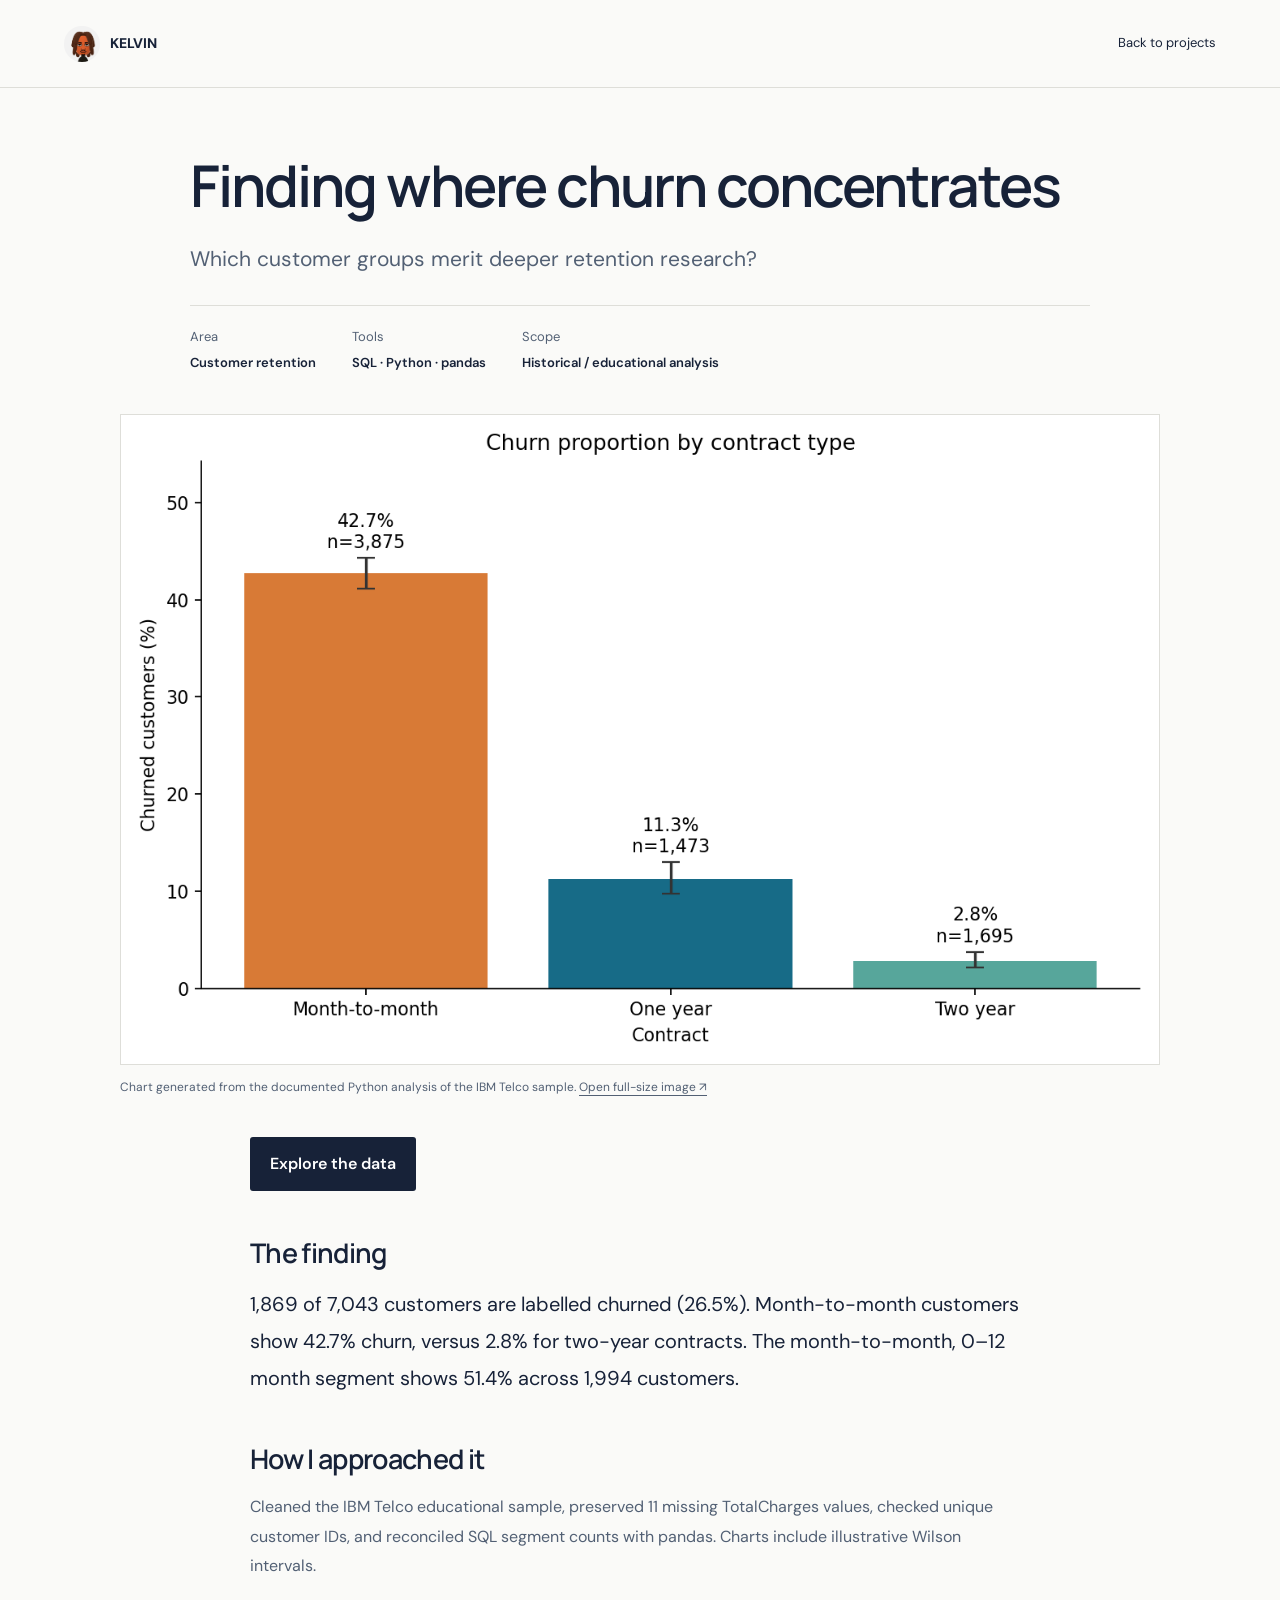
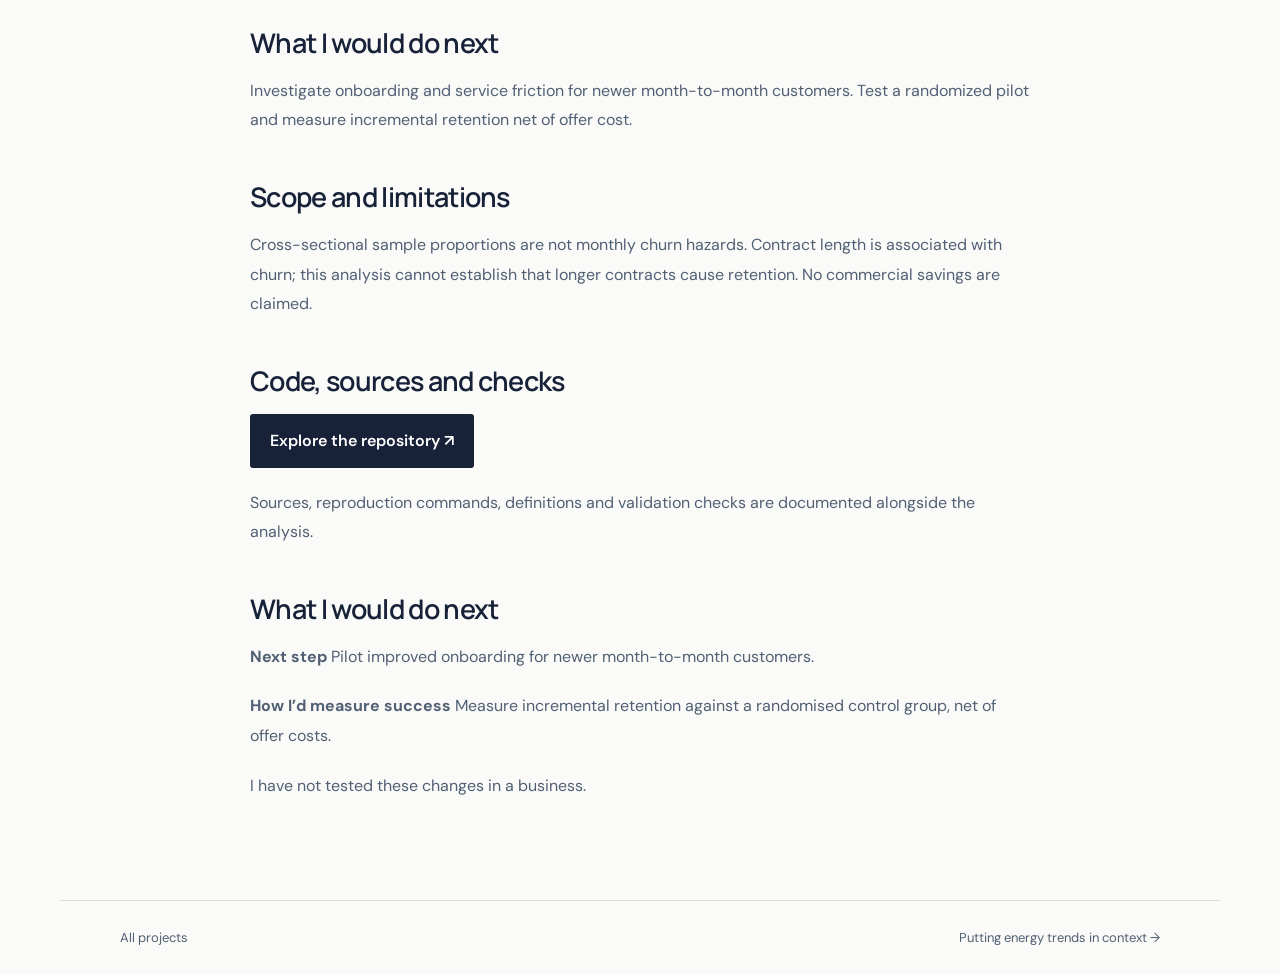
==== commit e2d5b7eb: "Fix operations chart encoding and use new Mii profile picture" ====
--- a/churn.html
+++ b/churn.html
@@ -1,2 +1,2 @@
 <!DOCTYPE html>
-<html lang="en-GB"><head><meta charset="utf-8"/><meta content="width=device-width,initial-scale=1" name="viewport"/><meta content="#172238" name="theme-color"/><title>Finding where churn concentrates | Kelvin</title><link href="style.css?v=20261022-case-studies" rel="stylesheet"/><link href="theme.css?v=20261022-case-studies" rel="stylesheet"/><link href="pinterest.css?v=20261022-case-studies" rel="stylesheet"/><link href="case-study.css?v=20261022-case-studies" rel="stylesheet"/></head><body><a class="skip" href="#case-main">Skip to case study</a><header class="case-header"><a class="brand" href="index.html"><img alt="" height="36" src="assets/avatar.jpg" width="36"/>KELVIN</a><a href="index.html#work">Back to projects</a></header><main class="case-page" id="case-main"><div class="case-intro"><h1>Finding where churn concentrates</h1><p class="case-lead">Which customer groups merit deeper retention research?</p><dl class="case-meta"><div><dt>Area</dt><dd>Customer retention</dd></div><div><dt>Tools</dt><dd>SQL · Python · pandas</dd></div><div><dt>Scope</dt><dd>Historical / educational analysis</dd></div></dl></div><figure class="case-figure"><a aria-label="Open full-size image: Customer churn by contract type, with uncertainty intervals" href="assets/churn.png" rel="noopener" target="_blank"><img alt="Customer churn by contract type, with uncertainty intervals" loading="lazy" src="assets/churn.png"/></a><figcaption>Chart generated from the documented Python analysis of the IBM Telco sample. <a href="assets/churn.png" rel="noopener" target="_blank">Open full-size image ↗</a></figcaption></figure><div class="case-body"><p><a class="button" href="explore.html#churn">Explore the data</a></p><section><h2>The finding</h2><p class="case-result">1,869 of 7,043 customers are labelled churned (26.5%). Month-to-month customers show 42.7% churn, versus 2.8% for two-year contracts. The month-to-month, 0–12 month segment shows 51.4% across 1,994 customers.</p></section><section><h2>How I approached it</h2><p>Cleaned the IBM Telco educational sample, preserved 11 missing TotalCharges values, checked unique customer IDs, and reconciled SQL segment counts with pandas. Charts include illustrative Wilson intervals.</p></section><section><h2>What I would do next</h2><p>Investigate onboarding and service friction for newer month-to-month customers. Test a randomized pilot and measure incremental retention net of offer cost.</p></section><section><h2>Scope and limitations</h2><p>Cross-sectional sample proportions are not monthly churn hazards. Contract length is associated with churn; this analysis cannot establish that longer contracts cause retention. No commercial savings are claimed.</p></section><section><h2>Code, sources and checks</h2><p><a class="button" href="https://github.com/Kelv-Ojo/telco-churn-analysis" rel="noopener" target="_blank">Explore the repository ↗</a></p><p>Sources, reproduction commands, definitions and validation checks are documented alongside the analysis.</p></section><section class="proposed-action"><h2>What I would do next</h2><p><strong>Next step </strong>Pilot improved onboarding for newer month-to-month customers.</p><p><strong>How I’d measure success </strong>Measure incremental retention against a randomised control group, net of offer costs.</p><p>I have not tested these changes in a business.</p></section></div></main><footer><a href="index.html#work">All projects</a><a href="energy.html">Putting energy trends in context →</a></footer></body></html>+<html lang="en-GB"><head><meta charset="utf-8"/><meta content="width=device-width,initial-scale=1" name="viewport"/><meta content="#172238" name="theme-color"/><title>Finding where churn concentrates | Kelvin</title><link href="style.css?v=20261022-case-studies" rel="stylesheet"/><link href="theme.css?v=20261022-case-studies" rel="stylesheet"/><link href="pinterest.css?v=20261022-case-studies" rel="stylesheet"/><link href="case-study.css?v=20261022-case-studies" rel="stylesheet"/></head><body><a class="skip" href="#case-main">Skip to case study</a><header class="case-header"><a class="brand" href="index.html"><img alt="" height="36" src="assets/mii-profile.jpg" width="36"/>KELVIN</a><a href="index.html#work">Back to projects</a></header><main class="case-page" id="case-main"><div class="case-intro"><h1>Finding where churn concentrates</h1><p class="case-lead">Which customer groups merit deeper retention research?</p><dl class="case-meta"><div><dt>Area</dt><dd>Customer retention</dd></div><div><dt>Tools</dt><dd>SQL · Python · pandas</dd></div><div><dt>Scope</dt><dd>Historical / educational analysis</dd></div></dl></div><figure class="case-figure"><a aria-label="Open full-size image: Customer churn by contract type, with uncertainty intervals" href="assets/churn.png" rel="noopener" target="_blank"><img alt="Customer churn by contract type, with uncertainty intervals" loading="lazy" src="assets/churn.png"/></a><figcaption>Chart generated from the documented Python analysis of the IBM Telco sample. <a href="assets/churn.png" rel="noopener" target="_blank">Open full-size image ↗</a></figcaption></figure><div class="case-body"><p><a class="button" href="explore.html#churn">Explore the data</a></p><section><h2>The finding</h2><p class="case-result">1,869 of 7,043 customers are labelled churned (26.5%). Month-to-month customers show 42.7% churn, versus 2.8% for two-year contracts. The month-to-month, 0–12 month segment shows 51.4% across 1,994 customers.</p></section><section><h2>How I approached it</h2><p>Cleaned the IBM Telco educational sample, preserved 11 missing TotalCharges values, checked unique customer IDs, and reconciled SQL segment counts with pandas. Charts include illustrative Wilson intervals.</p></section><section><h2>What I would do next</h2><p>Investigate onboarding and service friction for newer month-to-month customers. Test a randomized pilot and measure incremental retention net of offer cost.</p></section><section><h2>Scope and limitations</h2><p>Cross-sectional sample proportions are not monthly churn hazards. Contract length is associated with churn; this analysis cannot establish that longer contracts cause retention. No commercial savings are claimed.</p></section><section><h2>Code, sources and checks</h2><p><a class="button" href="https://github.com/Kelv-Ojo/telco-churn-analysis" rel="noopener" target="_blank">Explore the repository ↗</a></p><p>Sources, reproduction commands, definitions and validation checks are documented alongside the analysis.</p></section><section class="proposed-action"><h2>What I would do next</h2><p><strong>Next step </strong>Pilot improved onboarding for newer month-to-month customers.</p><p><strong>How I’d measure success </strong>Measure incremental retention against a randomised control group, net of offer costs.</p><p>I have not tested these changes in a business.</p></section></div></main><footer><a href="index.html#work">All projects</a><a href="energy.html">Putting energy trends in context →</a></footer></body></html>
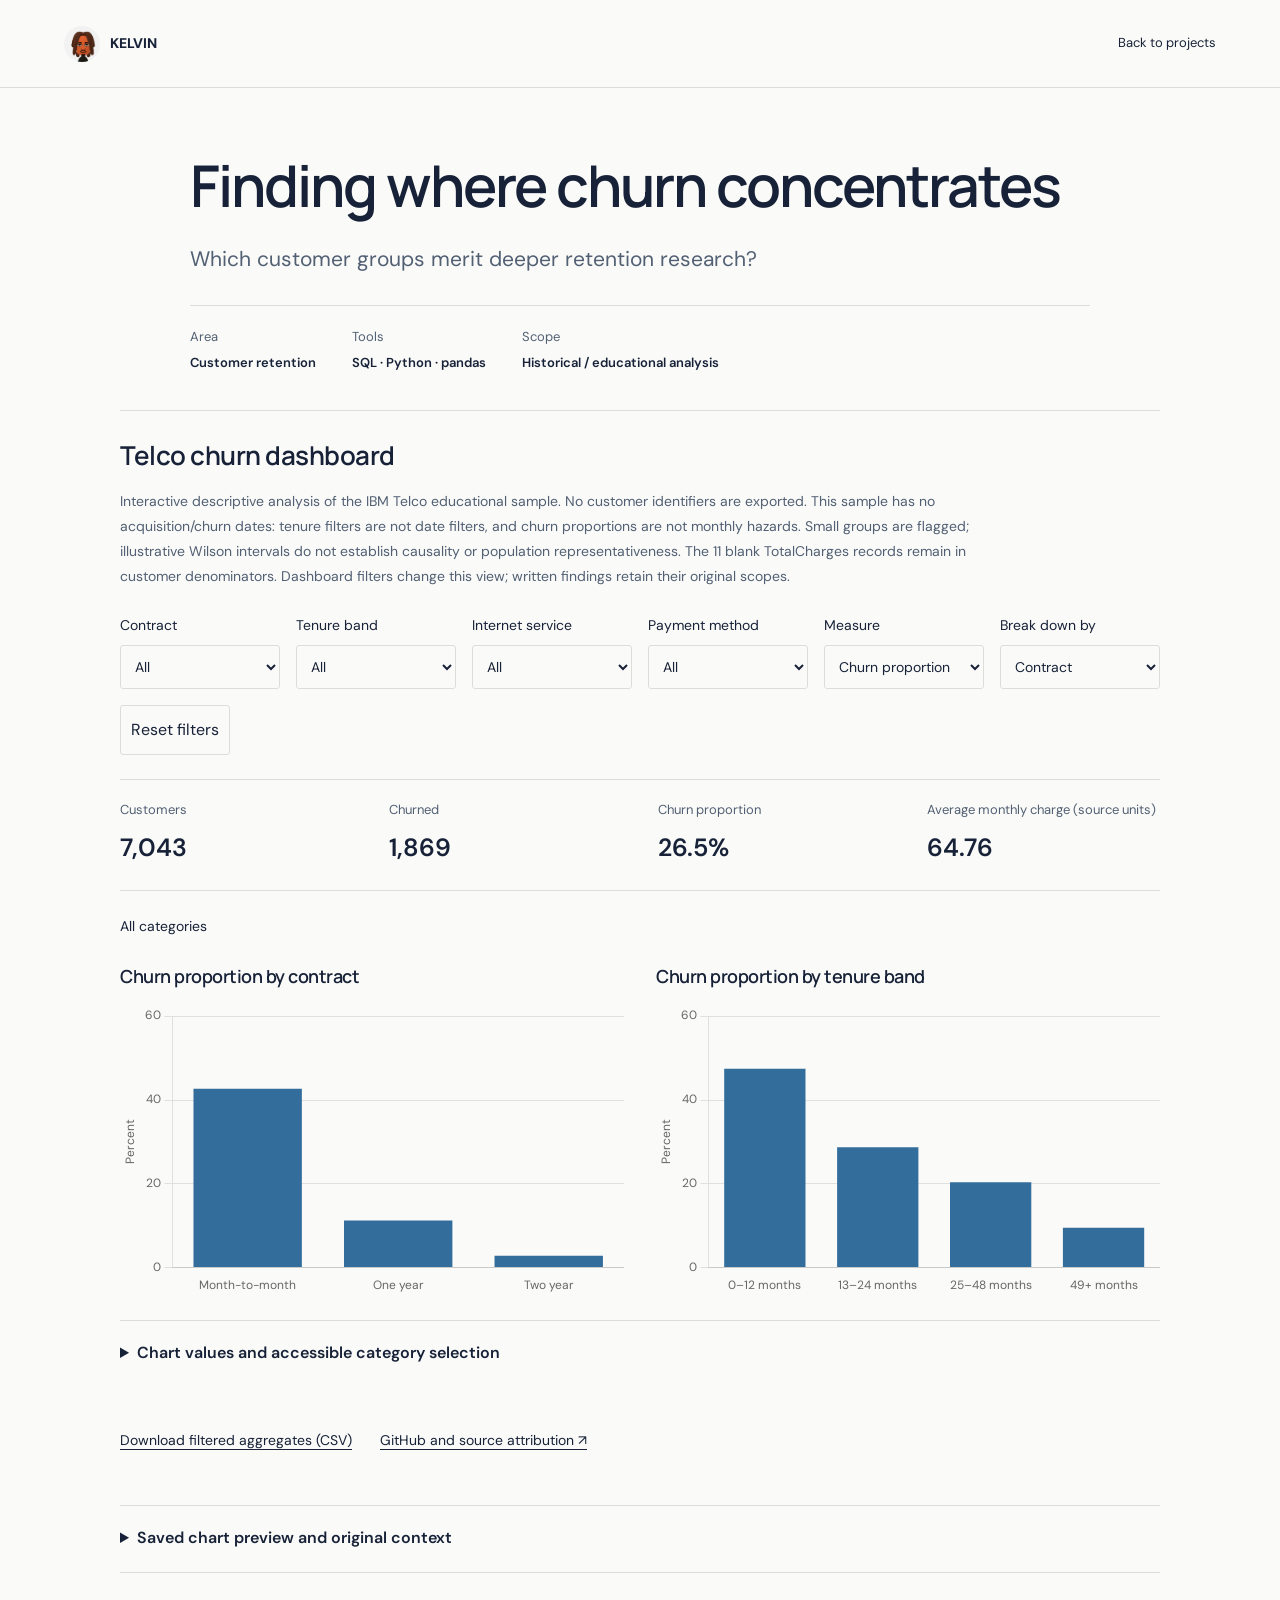
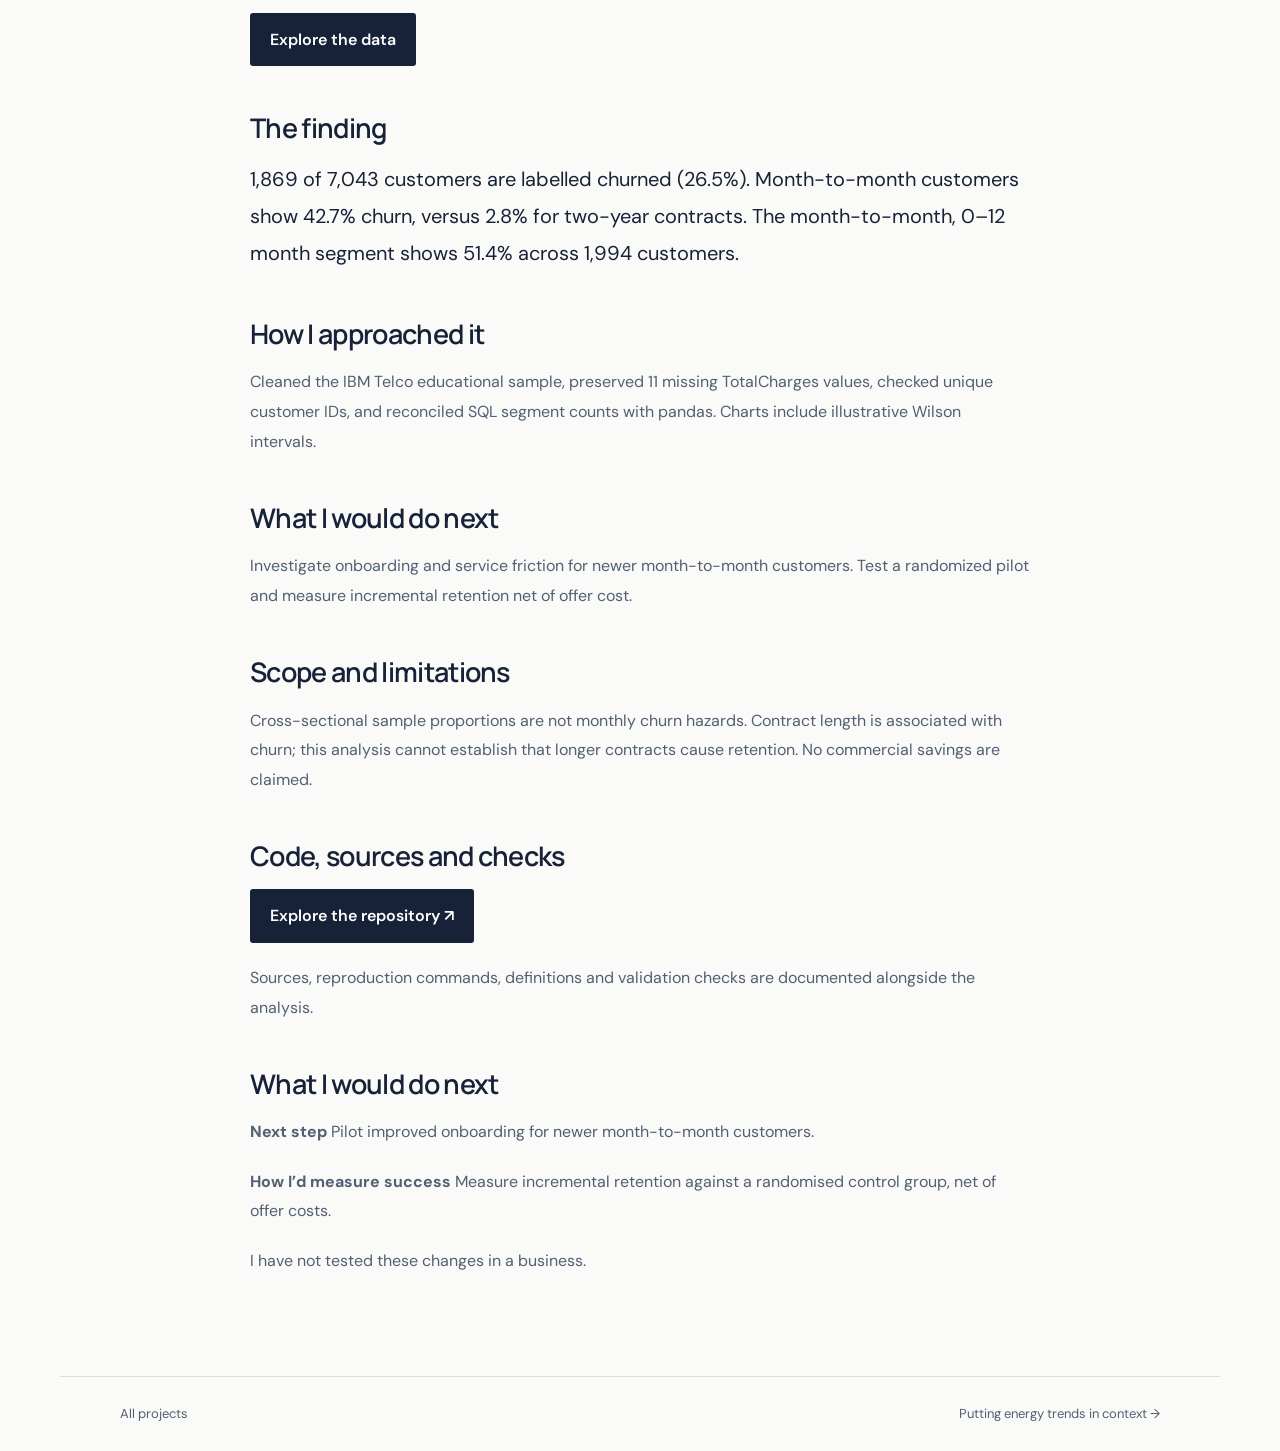
==== commit b430f06c: "Add verified interactive project dashboards and homepage previews" ====
--- a/churn.html
+++ b/churn.html
@@ -1,2 +1,2 @@
 <!DOCTYPE html>
-<html lang="en-GB"><head><meta charset="utf-8"/><meta content="width=device-width,initial-scale=1" name="viewport"/><meta content="#172238" name="theme-color"/><title>Finding where churn concentrates | Kelvin</title><link href="style.css?v=20261022-case-studies" rel="stylesheet"/><link href="theme.css?v=20261022-case-studies" rel="stylesheet"/><link href="pinterest.css?v=20261022-case-studies" rel="stylesheet"/><link href="case-study.css?v=20261022-case-studies" rel="stylesheet"/></head><body><a class="skip" href="#case-main">Skip to case study</a><header class="case-header"><a class="brand" href="index.html"><img alt="" height="36" src="assets/mii-profile.jpg" width="36"/>KELVIN</a><a href="index.html#work">Back to projects</a></header><main class="case-page" id="case-main"><div class="case-intro"><h1>Finding where churn concentrates</h1><p class="case-lead">Which customer groups merit deeper retention research?</p><dl class="case-meta"><div><dt>Area</dt><dd>Customer retention</dd></div><div><dt>Tools</dt><dd>SQL · Python · pandas</dd></div><div><dt>Scope</dt><dd>Historical / educational analysis</dd></div></dl></div><figure class="case-figure"><a aria-label="Open full-size image: Customer churn by contract type, with uncertainty intervals" href="assets/churn.png" rel="noopener" target="_blank"><img alt="Customer churn by contract type, with uncertainty intervals" loading="lazy" src="assets/churn.png"/></a><figcaption>Chart generated from the documented Python analysis of the IBM Telco sample. <a href="assets/churn.png" rel="noopener" target="_blank">Open full-size image ↗</a></figcaption></figure><div class="case-body"><p><a class="button" href="explore.html#churn">Explore the data</a></p><section><h2>The finding</h2><p class="case-result">1,869 of 7,043 customers are labelled churned (26.5%). Month-to-month customers show 42.7% churn, versus 2.8% for two-year contracts. The month-to-month, 0–12 month segment shows 51.4% across 1,994 customers.</p></section><section><h2>How I approached it</h2><p>Cleaned the IBM Telco educational sample, preserved 11 missing TotalCharges values, checked unique customer IDs, and reconciled SQL segment counts with pandas. Charts include illustrative Wilson intervals.</p></section><section><h2>What I would do next</h2><p>Investigate onboarding and service friction for newer month-to-month customers. Test a randomized pilot and measure incremental retention net of offer cost.</p></section><section><h2>Scope and limitations</h2><p>Cross-sectional sample proportions are not monthly churn hazards. Contract length is associated with churn; this analysis cannot establish that longer contracts cause retention. No commercial savings are claimed.</p></section><section><h2>Code, sources and checks</h2><p><a class="button" href="https://github.com/Kelv-Ojo/telco-churn-analysis" rel="noopener" target="_blank">Explore the repository ↗</a></p><p>Sources, reproduction commands, definitions and validation checks are documented alongside the analysis.</p></section><section class="proposed-action"><h2>What I would do next</h2><p><strong>Next step </strong>Pilot improved onboarding for newer month-to-month customers.</p><p><strong>How I’d measure success </strong>Measure incremental retention against a randomised control group, net of offer costs.</p><p>I have not tested these changes in a business.</p></section></div></main><footer><a href="index.html#work">All projects</a><a href="energy.html">Putting energy trends in context →</a></footer></body></html>+<html lang="en-GB"><head><meta charset="utf-8"/><meta content="width=device-width,initial-scale=1" name="viewport"/><meta content="#172238" name="theme-color"/><title>Finding where churn concentrates | Kelvin</title><link href="style.css?v=20261022-case-studies" rel="stylesheet"/><link href="theme.css?v=20261022-case-studies" rel="stylesheet"/><link href="pinterest.css?v=20261022-case-studies" rel="stylesheet"/><link href="case-study.css?v=20261022-case-studies" rel="stylesheet"/><link rel="stylesheet" href="demos/dashboards.css?v=20261109"><script defer src="demos/vendor/chart.umd.min.js"></script><script defer src="demos/dashboard-core.js?v=20261109"></script><script defer src="demos/dashboards.js?v=20261109"></script></head><body><a class="skip" href="#case-main">Skip to case study</a><header class="case-header"><a class="brand" href="index.html"><img alt="" height="36" src="assets/mii-profile.jpg" width="36"/>KELVIN</a><a href="index.html#work">Back to projects</a></header><main class="case-page" id="case-main"><div class="case-intro"><h1>Finding where churn concentrates</h1><p class="case-lead">Which customer groups merit deeper retention research?</p><dl class="case-meta"><div><dt>Area</dt><dd>Customer retention</dd></div><div><dt>Tools</dt><dd>SQL · Python · pandas</dd></div><div><dt>Scope</dt><dd>Historical / educational analysis</dd></div></dl></div><section class="interactive-dashboard" id="interactive-dashboard" data-dashboard="churn" aria-label="Interactive churn dashboard"><noscript>Enable JavaScript for the dashboard. The saved preview and original project files remain available below.</noscript></section><details class="artifact-history"><summary>Saved chart preview and original context</summary><figure class="case-figure"><a aria-label="Open full-size image: Customer churn by contract type, with uncertainty intervals" href="assets/churn.png" rel="noopener" target="_blank"><img alt="Customer churn by contract type, with uncertainty intervals" loading="lazy" src="assets/churn.png"/></a><figcaption>Chart generated from the documented Python analysis of the IBM Telco sample. <a href="assets/churn.png" rel="noopener" target="_blank">Open full-size image ↗</a></figcaption></figure></details><div class="case-body"><p><a class="button" href="explore.html#churn">Explore the data</a></p><section><h2>The finding</h2><p class="case-result">1,869 of 7,043 customers are labelled churned (26.5%). Month-to-month customers show 42.7% churn, versus 2.8% for two-year contracts. The month-to-month, 0–12 month segment shows 51.4% across 1,994 customers.</p></section><section><h2>How I approached it</h2><p>Cleaned the IBM Telco educational sample, preserved 11 missing TotalCharges values, checked unique customer IDs, and reconciled SQL segment counts with pandas. Charts include illustrative Wilson intervals.</p></section><section><h2>What I would do next</h2><p>Investigate onboarding and service friction for newer month-to-month customers. Test a randomized pilot and measure incremental retention net of offer cost.</p></section><section><h2>Scope and limitations</h2><p>Cross-sectional sample proportions are not monthly churn hazards. Contract length is associated with churn; this analysis cannot establish that longer contracts cause retention. No commercial savings are claimed.</p></section><section><h2>Code, sources and checks</h2><p><a class="button" href="https://github.com/Kelv-Ojo/telco-churn-analysis" rel="noopener" target="_blank">Explore the repository ↗</a></p><p>Sources, reproduction commands, definitions and validation checks are documented alongside the analysis.</p></section><section class="proposed-action"><h2>What I would do next</h2><p><strong>Next step </strong>Pilot improved onboarding for newer month-to-month customers.</p><p><strong>How I’d measure success </strong>Measure incremental retention against a randomised control group, net of offer costs.</p><p>I have not tested these changes in a business.</p></section></div></main><footer><a href="index.html#work">All projects</a><a href="energy.html">Putting energy trends in context →</a></footer></body></html>
--- a/demos/dashboards.css
+++ b/demos/dashboards.css
@@ -0,0 +1,17 @@
+/* Dashboard additions use the portfolio's existing paper, ink and typography. */
+.interactive-dashboard,.live-preview{min-width:0;color:var(--ink);font:inherit;scroll-margin-top:24px}
+.interactive-dashboard{margin:36px 0 48px;border-top:1px solid var(--line);padding-top:28px}
+.dashboard-title{font-size:26px;line-height:1.3;margin:0 0 16px}.dashboard-note{font-size:14px;line-height:1.8;max-width:85ch;color:var(--muted)}
+.dashboard-controls{display:flex;flex-wrap:wrap;gap:16px;margin:24px 0;align-items:end}
+.dashboard-controls label{display:flex;flex-direction:column;gap:8px;font-size:14px;flex:1 1 140px;min-width:0}
+.dashboard-controls select,.dashboard-controls input,.dashboard-controls button,.dashboard-category-buttons button{font:inherit;color:var(--ink);background:var(--paper);border:1px solid var(--line);padding:10px;min-height:44px;border-radius:3px;max-width:100%}
+.dashboard-controls button,.dashboard-category-buttons button{cursor:pointer}.dashboard-controls :focus-visible,.dashboard-category-buttons button:focus-visible{outline:2px solid var(--gold);outline-offset:3px}
+.dashboard-summary{display:flex;flex-wrap:wrap;gap:20px 36px;margin:24px 0;padding:20px 0;border-block:1px solid var(--line)}
+.dashboard-summary div{flex:1 1 150px}.dashboard-summary dt{font-size:13px;color:var(--muted);line-height:1.5}.dashboard-summary dd{font-size:25px;font-weight:600;margin:8px 0 0;font-variant-numeric:tabular-nums}
+.dashboard-status{font-size:14px;line-height:1.6;min-height:24px}.dashboard-charts{display:grid;grid-template-columns:1fr 1fr;gap:32px;margin:24px 0}
+.dashboard-chart{min-width:0}.dashboard-chart h3{font-size:18px;line-height:1.5;margin:0 0 16px}.dashboard-canvas{position:relative;height:290px;width:100%;min-width:0}
+.dashboard-actions{display:flex;flex-wrap:wrap;gap:16px 28px;font-size:14px;line-height:1.6;margin:24px 0}.dashboard-actions a{text-decoration:underline;text-underline-offset:4px;min-height:32px;display:inline-flex;align-items:center}
+.dashboard-data{border-top:1px solid var(--line);padding:18px 0}.dashboard-data>summary{min-height:44px;cursor:pointer;font-weight:600}.dashboard-data table{font-size:14px}.dashboard-data caption{text-align:left;padding:16px 0;font-weight:600}.dashboard-category-buttons{display:flex;flex-wrap:wrap;gap:12px;margin-top:16px}
+.live-preview{background:var(--paper);padding:20px 16px;border:1px solid var(--line)}
+.live-preview .dashboard-title{font-size:18px;font-weight:600}.live-preview .dashboard-note{font-size:12px;margin:0 0 10px}.live-preview .dashboard-controls{gap:12px;margin:12px 0}.live-preview .dashboard-controls label{font-size:12px}.live-preview .dashboard-status{font-size:12px;margin:10px 0}.live-preview .dashboard-charts{display:block;margin:12px 0}.live-preview .dashboard-chart h3{font-size:14px}.live-preview .dashboard-canvas{height:180px}.live-preview .dashboard-actions{margin:12px 0 0;font-size:13px}.live-preview .dashboard-data{font-size:12px;padding-bottom:0}
+@media(max-width:720px){.dashboard-charts{grid-template-columns:minmax(0,1fr);gap:28px}.dashboard-summary{gap:20px}.dashboard-summary div{flex-basis:42%}.dashboard-summary dd{font-size:22px}.dashboard-canvas{height:260px}.dashboard-controls label{flex-basis:calc(50% - 16px)}.dashboard-title{font-size:23px}}
